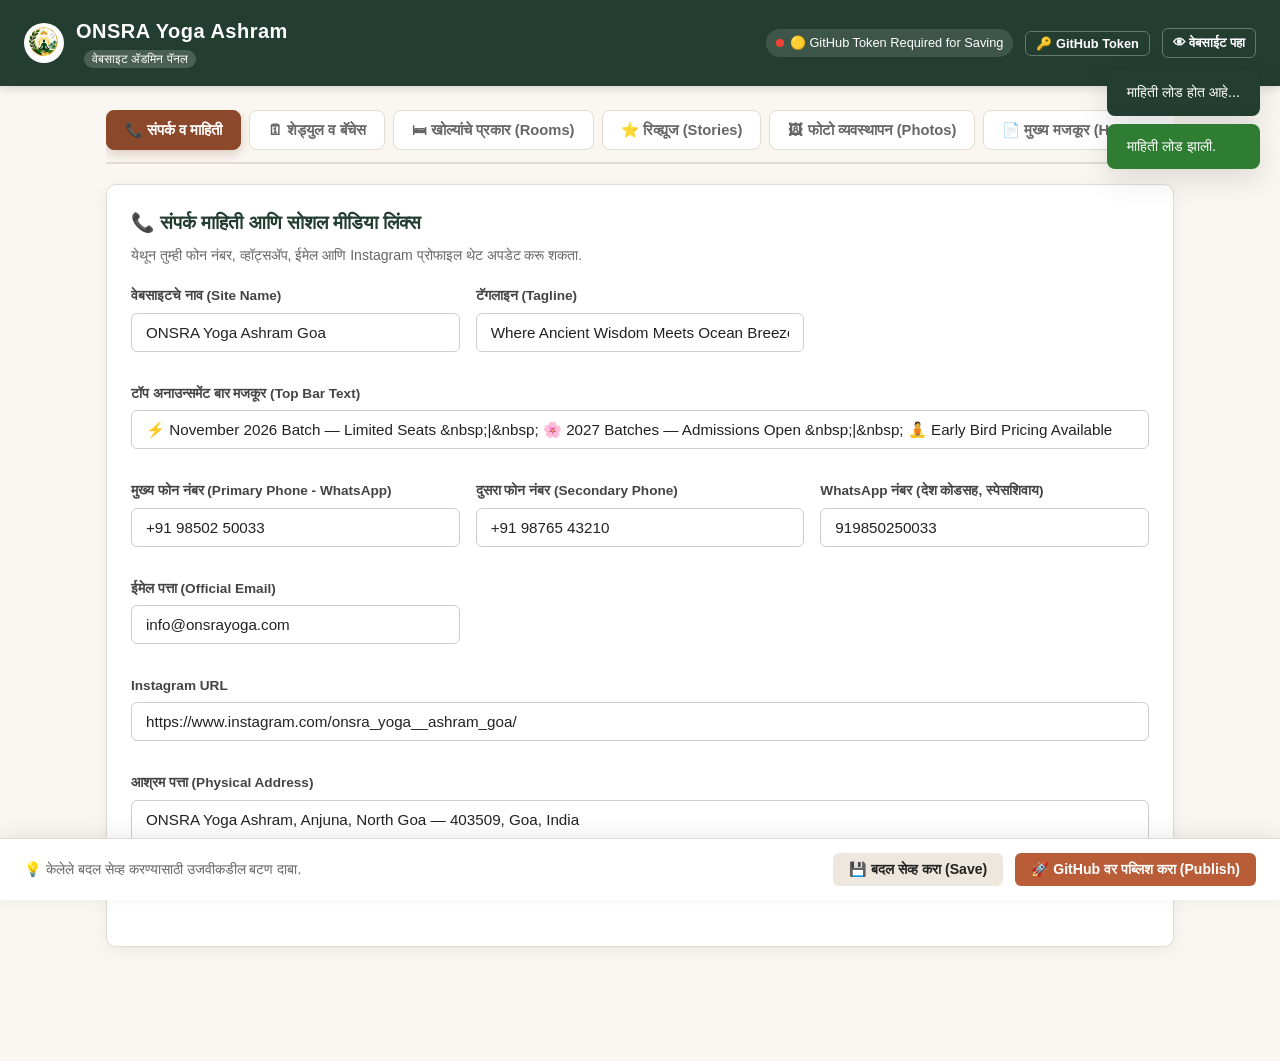
==== admin/index.html @ 6cde6b83 "Update content via Admin Panel: 31/10/2026, 14:35:46" ====
<!DOCTYPE html>
<html lang="mr">
<head>
  <meta charset="UTF-8" />
  <meta name="viewport" content="width=device-width, initial-scale=1.0" />
  <title>ONSRA Admin Panel | व्यवस्थापन डॅशबोर्ड</title>
  <link rel="icon" type="image/png" href="../images/logo.png" />
  <link rel="stylesheet" href="admin.css" />
</head>
<body>

  <!-- Admin Header -->
  <header class="admin-header">
    <div class="admin-brand">
      <img src="../images/logo.png" alt="ONSRA Logo" />
      <div>
        <h1>ONSRA Yoga Ashram</h1>
        <span style="font-size:0.75rem;">वेबसाइट ॲडमिन पॅनल</span>
      </div>
    </div>
    <div class="header-actions">
      <div class="status-badge" id="status-indicator">
        <span class="status-dot" id="status-dot"></span>
        <span id="status-text">तपासत आहे...</span>
      </div>
      <button type="button" class="btn btn-outline btn-sm" id="btn-open-token-modal">🔑 GitHub Token</button>
      <a href="../index.html" target="_blank" class="btn btn-outline btn-sm">👁 वेबसाईट पहा</a>
    </div>
  </header>

  <!-- Main Container -->
  <div class="container">

    <!-- Navigation Tabs -->
    <nav class="tabs-nav">
      <button type="button" class="tab-btn active" data-tab="tab-general">📞 संपर्क व माहिती</button>
      <button type="button" class="tab-btn" data-tab="tab-batches">🗓 शेड्युल व बॅचेस</button>
      <button type="button" class="tab-btn" data-tab="tab-rooms">🛏 खोल्यांचे प्रकार (Rooms)</button>
      <button type="button" class="tab-btn" data-tab="tab-testimonials">⭐ रिव्ह्यूज (Stories)</button>
      <button type="button" class="tab-btn" data-tab="tab-gallery">🖼 फोटो व्यवस्थापन (Photos)</button>
      <button type="button" class="tab-btn" data-tab="tab-hero">📄 मुख्य मजकूर (Hero & Info)</button>
    </nav>

    <!-- TAB 1: General & Contact -->
    <div class="tab-pane active" id="tab-general">
      <div class="card">
        <div class="card-title">
          <span>📞 संपर्क माहिती आणि सोशल मीडिया लिंक्स</span>
        </div>
        <p class="card-subtitle">येथून तुम्ही फोन नंबर, व्हॉट्सॲप, ईमेल आणि Instagram प्रोफाइल थेट अपडेट करू शकता.</p>

        <div class="form-grid">
          <div class="form-group">
            <label>वेबसाइटचे नाव (Site Name)</label>
            <input type="text" id="input-site-name" />
          </div>
          <div class="form-group">
            <label>टॅगलाइन (Tagline)</label>
            <input type="text" id="input-tagline" />
          </div>
          <div class="form-group full">
            <label>टॉप अनाउन्समेंट बार मजकूर (Top Bar Text)</label>
            <input type="text" id="input-announcement" placeholder="उदा. ⚡ November 2026 Batch - Limited Seats" />
          </div>
          <div class="form-group">
            <label>मुख्य फोन नंबर (Primary Phone - WhatsApp)</label>
            <input type="tel" id="input-phone1" placeholder="+91 98502 50033" />
          </div>
          <div class="form-group">
            <label>दुसरा फोन नंबर (Secondary Phone)</label>
            <input type="tel" id="input-phone2" placeholder="+91 98765 43210" />
          </div>
          <div class="form-group">
            <label>WhatsApp नंबर (देश कोडसह, स्पेसशिवाय)</label>
            <input type="text" id="input-whatsapp" placeholder="919850250033" />
          </div>
          <div class="form-group">
            <label>ईमेल पत्ता (Official Email)</label>
            <input type="email" id="input-email" placeholder="info@onsrayoga.com" />
          </div>
          <div class="form-group full">
            <label>Instagram URL</label>
            <input type="url" id="input-instagram-url" placeholder="https://www.instagram.com/onsra_yoga__ashram_goa/" />
          </div>
          <div class="form-group full">
            <label>आश्रम पत्ता (Physical Address)</label>
            <textarea id="input-location"></textarea>
          </div>
        </div>
      </div>
    </div>

    <!-- TAB 2: Schedule & Batches -->
    <div class="tab-pane" id="tab-batches">
      <!-- Batches -->
      <div class="card">
        <div class="card-title">
          <span>🗓 आगामी TTC बॅचेस (Upcoming Batches)</span>
          <button type="button" class="btn btn-primary btn-sm" onclick="ONSRA_ADMIN.addBatch()">➕ नवीन बॅच जोडा</button>
        </div>
        <p class="card-subtitle">येथे ट्रेनिंग पेज आणि होमपेजवरील TTC बॅचेसच्या तारखा आणि ओपनिंग स्टेटस व्यवस्थापित करा.</p>
        <div id="batches-list"></div>
      </div>

      <!-- Daily Schedule -->
      <div class="card">
        <div class="card-title">
          <span>⏰ दैनिक आश्रम वेळापत्रक (Daily Schedule)</span>
          <button type="button" class="btn btn-primary btn-sm" onclick="ONSRA_ADMIN.addSchedule()">➕ नवीन वेळ जोडा</button>
        </div>
        <p class="card-subtitle">Schedule पेजवरील सकाळपासून रात्रीपर्यंतचे वेळापत्रक येथे अपडेट करा.</p>
        <div id="schedule-list"></div>
      </div>
    </div>

    <!-- TAB 3: Rooms & Accommodation -->
    <div class="tab-pane" id="tab-rooms">
      <div class="card">
        <div class="card-title">
          <span>🛏 खोल्यांचे प्रकार आणि फोटो (Accommodation Rooms)</span>
        </div>
        <p class="card-subtitle">Accommodation पेजवरील खोल्यांची नावे, फोटो, वर्णन आणि सुविधा (Amenities) बदला.</p>
        <div id="rooms-list"></div>
      </div>
    </div>

    <!-- TAB 4: Student Stories / Testimonials -->
    <div class="tab-pane" id="tab-testimonials">
      <div class="card">
        <div class="card-title">
          <span>⭐ विद्यार्थ्यांचे अभिप्राय (Student Stories & Reviews)</span>
          <button type="button" class="btn btn-primary btn-sm" onclick="ONSRA_ADMIN.addTestimonial()">➕ नवीन रिव्ह्यू जोडा</button>
        </div>
        <p class="card-subtitle">होमपेजवरील टेस्टीमोनियल स्लाइडरमधील रिव्ह्यूज व्यवस्थापित करा.</p>
        <div id="testimonials-list"></div>
      </div>
    </div>

    <!-- TAB 5: Photo Manager & Gallery -->
    <div class="tab-pane" id="tab-gallery">
      <div class="card">
        <div class="card-title">
          <span>🖼 नवीन फोटो अपलोड करा (Upload New Image)</span>
        </div>
        <p class="card-subtitle">तुमच्या कॉम्प्युटर किंवा मोबाईलवरून नवीन फोटो अपलोड करा. तो थेट वेबसाईटच्या images/ फोल्डरमध्ये सेव्ह होईल.</p>

        <div style="background:#FAF8F5; border:2px dashed var(--border); border-radius:8px; padding:32px; text-align:center;">
          <p style="font-size:1.1rem; font-weight:600; margin-bottom:8px;">येथे फोटो निवडा किंवा ड्रॅग करा</p>
          <p style="font-size:0.85rem; color:var(--text-muted); margin-bottom:16px;">JPG, PNG किंवा WebP फॉरमॅट सपोर्टेड</p>
          <input type="file" id="admin-image-upload" accept="image/*" style="display:none;" />
          <button type="button" class="btn btn-forest" onclick="document.getElementById('admin-image-upload').click()">📁 फोटो फाईल निवडा</button>
        </div>
      </div>

      <div class="card">
        <div class="card-title">
          <span>📸 वेबसाईटवरील उपलब्ध फोटो गॅलरी</span>
        </div>
        <p class="card-subtitle">खालील कोणत्याही फोटोची लिंक एका क्लिकवर कॉपी करून तुम्ही कोणत्याही रूम किंवा पेजसाठी वापरू शकता.</p>
        <div class="gallery-grid" id="gallery-grid"></div>
      </div>
    </div>

    <!-- TAB 6: Hero & Page Content -->
    <div class="tab-pane" id="tab-hero">
      <div class="card">
        <div class="card-title">
          <span>🏠 होमपेज मुख्य बॅनर (Hero Section)</span>
        </div>
        <div class="form-grid">
          <div class="form-group full">
            <label>बॅज मजकूर (Badge)</label>
            <input type="text" id="input-hero-badge" />
          </div>
          <div class="form-group full">
            <label>मुख्य शीर्षक (Heading H1)</label>
            <input type="text" id="input-hero-title" />
          </div>
          <div class="form-group full">
            <label>उपशीर्षक / माहिती (Subtitle)</label>
            <textarea id="input-hero-sub"></textarea>
          </div>
          <div class="form-group">
            <label>मुख्य बटणाचा मजकूर (Primary CTA)</label>
            <input type="text" id="input-hero-cta" />
          </div>
          <div class="form-group">
            <label>दुसऱ्या बटणाचा मजकूर (Secondary CTA)</label>
            <input type="text" id="input-hero-sec-cta" />
          </div>
        </div>
      </div>

      <div class="card">
        <div class="card-title">
          <span>🧘 200-Hour TTC मुख्य कार्ड</span>
        </div>
        <div class="form-grid">
          <div class="form-group">
            <label>प्रोग्रामचे नाव</label>
            <input type="text" id="input-ttc-title" />
          </div>
          <div class="form-group">
            <label>प्रोग्राम फोटो पाथ</label>
            <div style="display:flex; gap:8px;">
              <input type="text" id="input-ttc-img" />
              <button type="button" class="btn btn-secondary btn-sm" onclick="ONSRA_ADMIN.pickImageFor('input-ttc-img', 0, 'ttc')">🖼 निवडा</button>
            </div>
          </div>
          <div class="form-group full">
            <div class="img-picker-wrap">
              <img src="../images/ttc-featured.jpg" id="ttc-preview-img" class="img-preview" alt="TTC Preview" />
              <span style="font-size:0.85rem; color:var(--text-muted);">200-Hour TTC चे सध्याचे मुख्य फोटो प्रीव्ह्यू.</span>
            </div>
          </div>
          <div class="form-group full">
            <label>संक्षिप्त माहिती (Short Description)</label>
            <textarea id="input-ttc-desc"></textarea>
          </div>
        </div>
      </div>
    </div>

  </div><!-- /container -->

  <!-- Floating Save Bar -->
  <div class="save-bar">
    <div class="save-info">
      <span>💡 केलेले बदल सेव्ह करण्यासाठी उजवीकडील बटण दाबा.</span>
    </div>
    <div class="save-buttons">
      <button type="button" class="btn btn-secondary" id="btn-save-all">💾 बदल सेव्ह करा (Save)</button>
      <button type="button" class="btn btn-primary" id="btn-publish-git">🚀 GitHub वर पब्लिश करा (Publish)</button>
    </div>
  </div>

  <!-- Token Modal -->
  <div class="modal-backdrop" id="token-modal">
    <div class="modal-box">
      <div class="modal-header">
        <h3 style="color:var(--forest);">🔑 GitHub Personal Access Token</h3>
        <button type="button" class="modal-close" id="btn-close-token-modal">&times;</button>
      </div>
      <p style="font-size:0.88rem; color:var(--text-muted); margin-bottom:16px;">
        थेट मोबाईल किंवा इतर कोणत्याही ब्राउझरवरून लाईव्ह वेबसाइटवर बदल सेव्ह करण्यासाठी एका मिनिटांत GitHub टोकन तयार करून येथे सेव्ह करा.
      </p>

      <div class="form-group">
        <label>GitHub Personal Access Token (PAT):</label>
        <input type="password" id="github-token-input" placeholder="ghp_xxxxxxxxxxxxxxxxxxxx" />
      </div>

      <div style="background:#FAF8F5; border:1px solid var(--border); border-radius:6px; padding:12px; font-size:0.82rem; margin-bottom:16px;">
        <strong>टोकन कसे मिळवायचे (फक्त १ मिनिटांत):</strong><br />
        १. GitHub.com ला लॉगिन करा आणि <strong>Settings &gt; Developer settings &gt; Personal access tokens &gt; Tokens (classic)</strong> वर जा.<br />
        २. <strong>Generate new token (classic)</strong> निवडा.<br />
        ३. फक्त <code>repo</code> या पर्यायावर टिक (check) करा आणि <strong>Generate token</strong> बटण दाबा.<br />
        ४. आलेले टोकन कॉपी करून वरील बॉक्समध्ये पेस्ट करा. हे टोकन तुमच्याच फोन/ब्राउझरमध्ये सुरक्षित सेव्ह राहील.
      </div>

      <div style="display:flex; justify-content:space-between; gap:12px;">
        <button type="button" class="btn btn-danger btn-sm" id="btn-clear-token">टोकन काढा</button>
        <button type="button" class="btn btn-forest" id="btn-save-token">कनेक्ट आणि सेव्ह करा</button>
      </div>
    </div>
  </div>

  <!-- Toast Container -->
  <div class="toast-container" id="toast-container"></div>

  <script src="admin.js"></script>
</body>
</html>
---- admin/admin.css ----
:root {
  --primary: #8C482A;
  --primary-light: #B85D38;
  --primary-dark: #66321A;
  --forest: #233D30;
  --forest-light: #325A46;
  --sand: #FAF7F2;
  --sand-dark: #EDE7DD;
  --card-bg: #FFFFFF;
  --text-dark: #222222;
  --text-muted: #666666;
  --border: #E2DBD0;
  --success: #2E7D32;
  --warning: #ED6C02;
  --danger: #D32F2F;
  --radius: 10px;
  --shadow: 0 4px 16px rgba(0,0,0,0.06);
  --shadow-lg: 0 10px 30px rgba(0,0,0,0.12);
}

* {
  box-sizing: border-box;
  margin: 0;
  padding: 0;
  font-family: -apple-system, BlinkMacSystemFont, "Segoe UI", Roboto, Oxygen, Ubuntu, Cantarell, sans-serif;
}

body {
  background: var(--sand);
  color: var(--text-dark);
  line-height: 1.5;
  padding-bottom: 90px;
}

/* Header */
.admin-header {
  background: var(--forest);
  color: #fff;
  padding: 16px 24px;
  display: flex;
  justify-content: space-between;
  align-items: center;
  position: sticky;
  top: 0;
  z-index: 100;
  box-shadow: 0 2px 10px rgba(0,0,0,0.15);
}

.admin-brand {
  display: flex;
  align-items: center;
  gap: 12px;
}

.admin-brand img {
  width: 40px;
  height: 40px;
  border-radius: 50%;
  background: #fff;
  padding: 2px;
  object-fit: contain;
}

.admin-brand h1 {
  font-size: 1.25rem;
  font-weight: 700;
  letter-spacing: 0.5px;
}

.admin-brand span {
  font-size: 0.75rem;
  background: rgba(255,255,255,0.18);
  padding: 2px 8px;
  border-radius: 20px;
  margin-left: 8px;
  font-weight: normal;
}

.header-actions {
  display: flex;
  align-items: center;
  gap: 12px;
}

.status-badge {
  display: inline-flex;
  align-items: center;
  gap: 6px;
  font-size: 0.8rem;
  padding: 4px 10px;
  border-radius: 16px;
  background: rgba(255,255,255,0.12);
}

.status-dot {
  width: 8px;
  height: 8px;
  border-radius: 50%;
  background: #4caf50;
}

.status-dot.offline {
  background: #f44336;
}

/* Buttons */
.btn {
  display: inline-flex;
  align-items: center;
  justify-content: center;
  gap: 6px;
  padding: 8px 16px;
  font-size: 0.88rem;
  font-weight: 600;
  border-radius: 6px;
  border: none;
  cursor: pointer;
  transition: all 0.2s;
  text-decoration: none;
}

.btn-primary {
  background: var(--primary-light);
  color: #fff;
}
.btn-primary:hover {
  background: var(--primary);
}

.btn-forest {
  background: var(--forest);
  color: #fff;
}
.btn-forest:hover {
  background: var(--forest-light);
}

.btn-secondary {
  background: var(--sand-dark);
  color: var(--text-dark);
}
.btn-secondary:hover {
  background: #dfd8cc;
}

.btn-outline {
  border: 1px solid rgba(255,255,255,0.3);
  background: transparent;
  color: #fff;
}
.btn-outline:hover {
  background: rgba(255,255,255,0.1);
}

.btn-danger {
  background: #fde8e8;
  color: var(--danger);
  border: 1px solid #f8b4b4;
}
.btn-danger:hover {
  background: #fbd5d5;
}

.btn-sm {
  padding: 4px 10px;
  font-size: 0.8rem;
}

.btn-lg {
  padding: 12px 24px;
  font-size: 1rem;
}

/* Layout */
.container {
  max-width: 1100px;
  margin: 24px auto;
  padding: 0 16px;
}

/* Tabs */
.tabs-nav {
  display: flex;
  gap: 8px;
  overflow-x: auto;
  padding-bottom: 12px;
  margin-bottom: 20px;
  border-bottom: 2px solid var(--border);
}

.tab-btn {
  background: #fff;
  border: 1px solid var(--border);
  padding: 10px 18px;
  font-size: 0.92rem;
  font-weight: 600;
  color: var(--text-muted);
  border-radius: 8px;
  cursor: pointer;
  display: inline-flex;
  align-items: center;
  gap: 8px;
  white-space: nowrap;
  transition: all 0.2s;
}

.tab-btn:hover {
  color: var(--primary);
  border-color: var(--primary-light);
}

.tab-btn.active {
  background: var(--primary);
  color: #fff;
  border-color: var(--primary);
  box-shadow: 0 4px 12px rgba(140,72,42,0.25);
}

/* Tab Content */
.tab-pane {
  display: none;
}
.tab-pane.active {
  display: block;
}

/* Card */
.card {
  background: var(--card-bg);
  border: 1px solid var(--border);
  border-radius: var(--radius);
  padding: 24px;
  margin-bottom: 24px;
  box-shadow: var(--shadow);
}

.card-title {
  font-size: 1.18rem;
  font-weight: 700;
  color: var(--forest);
  margin-bottom: 8px;
  display: flex;
  align-items: center;
  justify-content: space-between;
}

.card-subtitle {
  font-size: 0.88rem;
  color: var(--text-muted);
  margin-bottom: 20px;
}

/* Form inputs */
.form-grid {
  display: grid;
  grid-template-columns: repeat(auto-fit, minmax(280px, 1fr));
  gap: 16px;
  margin-bottom: 16px;
}

.form-group {
  display: flex;
  flex-direction: column;
  gap: 6px;
  margin-bottom: 16px;
}

.form-group.full {
  grid-column: 1 / -1;
}

label {
  font-size: 0.85rem;
  font-weight: 600;
  color: #444;
}

input[type="text"],
input[type="tel"],
input[type="email"],
input[type="url"],
input[type="number"],
input[type="password"],
textarea,
select {
  padding: 10px 14px;
  border: 1px solid #ccc;
  border-radius: 6px;
  font-size: 0.95rem;
  background: #fff;
  color: #222;
  transition: border-color 0.2s;
}

input:focus,
textarea:focus,
select:focus {
  outline: none;
  border-color: var(--primary-light);
  box-shadow: 0 0 0 3px rgba(184,93,56,0.15);
}

textarea {
  min-height: 90px;
  resize: vertical;
}

/* List items / Repeater cards */
.item-card {
  background: #FAF8F5;
  border: 1px solid var(--border);
  border-radius: 8px;
  padding: 16px;
  margin-bottom: 14px;
  position: relative;
  transition: all 0.2s;
}

.item-card:hover {
  border-color: #c9bea9;
}

.item-header {
  display: flex;
  justify-content: space-between;
  align-items: center;
  margin-bottom: 12px;
}

.item-badge {
  font-size: 0.8rem;
  font-weight: 700;
  color: var(--forest);
  background: #e8ede9;
  padding: 2px 10px;
  border-radius: 12px;
}

/* Image preview box */
.img-picker-wrap {
  display: flex;
  gap: 16px;
  align-items: center;
  background: #fff;
  border: 1px dashed var(--border);
  border-radius: 8px;
  padding: 12px;
}

.img-preview {
  width: 90px;
  height: 70px;
  object-fit: cover;
  border-radius: 6px;
  background: #eee;
  border: 1px solid #ddd;
}

/* Gallery Grid */
.gallery-grid {
  display: grid;
  grid-template-columns: repeat(auto-fill, minmax(140px, 1fr));
  gap: 12px;
  margin-top: 16px;
}

.gallery-item {
  background: #fff;
  border: 1px solid var(--border);
  border-radius: 8px;
  overflow: hidden;
  text-align: center;
  padding: 6px;
  cursor: pointer;
  transition: all 0.2s;
}

.gallery-item:hover {
  border-color: var(--primary);
  transform: translateY(-2px);
}

.gallery-item img {
  width: 100%;
  height: 90px;
  object-fit: cover;
  border-radius: 4px;
}

.gallery-item span {
  display: block;
  font-size: 0.72rem;
  color: var(--text-muted);
  overflow: hidden;
  text-overflow: ellipsis;
  white-space: nowrap;
  margin-top: 4px;
}

/* Floating Save Bar */
.save-bar {
  position: fixed;
  bottom: 0;
  left: 0;
  right: 0;
  background: #ffffff;
  border-top: 1px solid var(--border);
  box-shadow: 0 -4px 20px rgba(0,0,0,0.08);
  padding: 14px 24px;
  display: flex;
  justify-content: space-between;
  align-items: center;
  z-index: 99;
}

.save-info {
  display: flex;
  align-items: center;
  gap: 12px;
  font-size: 0.88rem;
  color: var(--text-muted);
}

.save-buttons {
  display: flex;
  gap: 12px;
}

/* Modal */
.modal-backdrop {
  display: none;
  position: fixed;
  top: 0;
  left: 0;
  right: 0;
  bottom: 0;
  background: rgba(0,0,0,0.5);
  backdrop-filter: blur(3px);
  z-index: 1000;
  align-items: center;
  justify-content: center;
}

.modal-backdrop.open {
  display: flex;
}

.modal-box {
  background: #fff;
  border-radius: var(--radius);
  max-width: 520px;
  width: 90%;
  padding: 24px;
  box-shadow: var(--shadow-lg);
  max-height: 90vh;
  overflow-y: auto;
}

.modal-header {
  display: flex;
  justify-content: space-between;
  align-items: center;
  margin-bottom: 16px;
}

.modal-close {
  background: transparent;
  border: none;
  font-size: 1.5rem;
  cursor: pointer;
  color: #777;
}

/* Toast */
.toast-container {
  position: fixed;
  top: 70px;
  right: 20px;
  z-index: 9999;
  display: flex;
  flex-direction: column;
  gap: 8px;
}

.toast {
  padding: 12px 20px;
  border-radius: 8px;
  color: #fff;
  font-size: 0.9rem;
  font-weight: 500;
  box-shadow: var(--shadow-lg);
  animation: slideIn 0.3s ease;
  display: flex;
  align-items: center;
  gap: 8px;
}

.toast.success { background: var(--success); }
.toast.error { background: var(--danger); }
.toast.info { background: var(--forest); }

@keyframes slideIn {
  from { transform: translateX(100%); opacity: 0; }
  to { transform: translateX(0); opacity: 1; }
}

@media (max-width: 768px) {
  .admin-header {
    flex-direction: column;
    gap: 12px;
    align-items: stretch;
  }
  .header-actions {
    justify-content: space-between;
  }
  .save-bar {
    flex-direction: column;
    gap: 10px;
    padding: 12px;
  }
  .save-buttons {
    width: 100%;
  }
  .save-buttons .btn {
    flex: 1;
  }
}
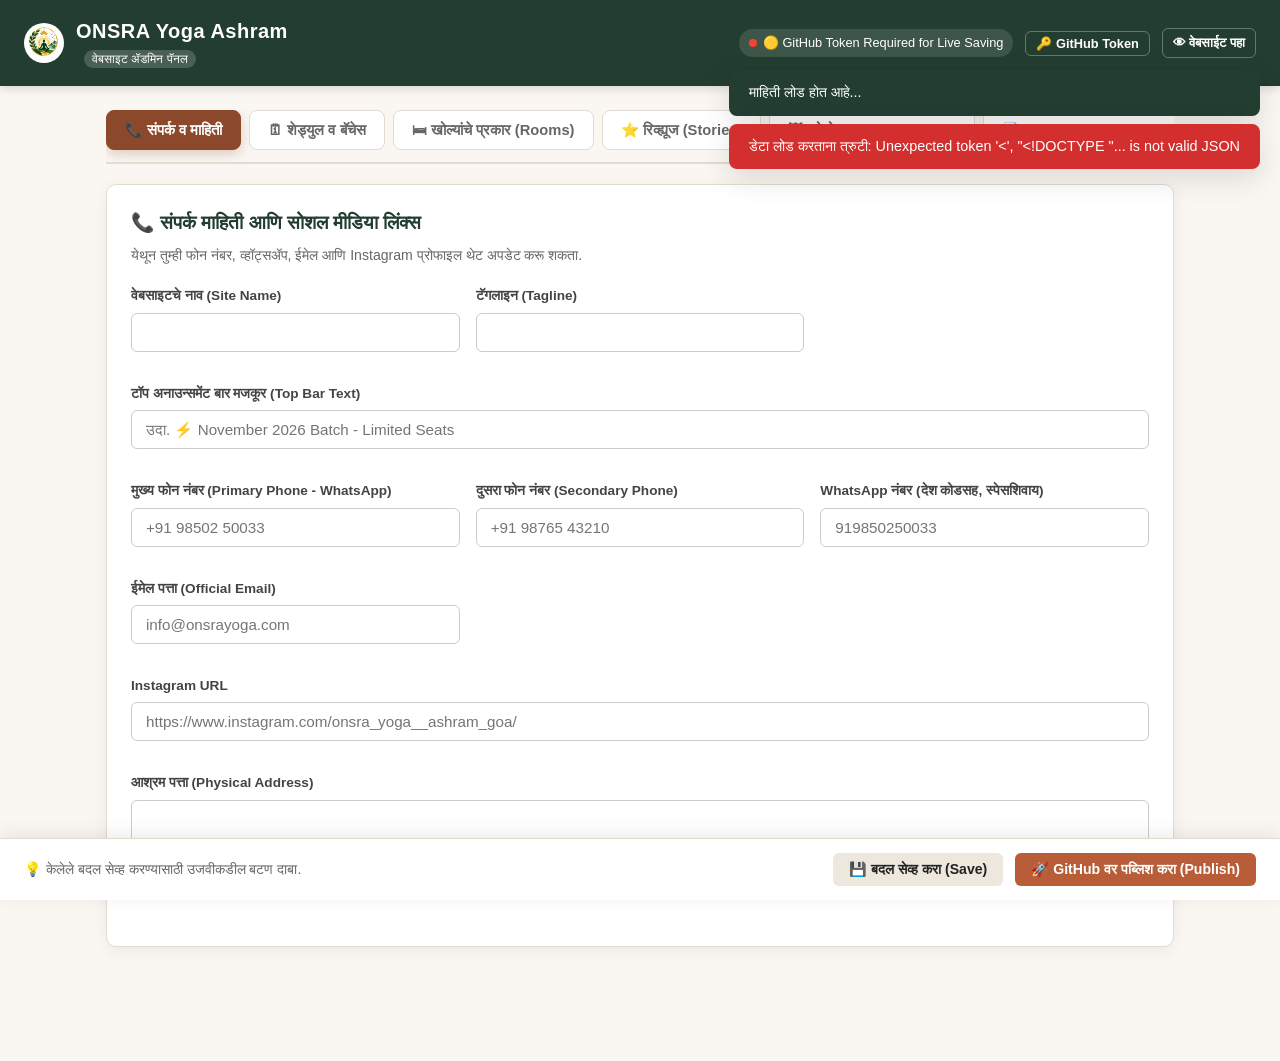
==== commit 6101ffeb: "Fix admin panel styles and asset paths for live custom domain" ====
--- a/admin/index.html
+++ b/admin/index.html
@@ -5,14 +5,544 @@
   <meta name="viewport" content="width=device-width, initial-scale=1.0" />
   <title>ONSRA Admin Panel | व्यवस्थापन डॅशबोर्ड</title>
   <link rel="icon" type="image/png" href="../images/logo.png" />
-  <link rel="stylesheet" href="admin.css" />
+  <style>
+:root {
+  --primary: #8C482A;
+  --primary-light: #B85D38;
+  --primary-dark: #66321A;
+  --forest: #233D30;
+  --forest-light: #325A46;
+  --sand: #FAF7F2;
+  --sand-dark: #EDE7DD;
+  --card-bg: #FFFFFF;
+  --text-dark: #222222;
+  --text-muted: #666666;
+  --border: #E2DBD0;
+  --success: #2E7D32;
+  --warning: #ED6C02;
+  --danger: #D32F2F;
+  --radius: 10px;
+  --shadow: 0 4px 16px rgba(0,0,0,0.06);
+  --shadow-lg: 0 10px 30px rgba(0,0,0,0.12);
+}
+
+* {
+  box-sizing: border-box;
+  margin: 0;
+  padding: 0;
+  font-family: -apple-system, BlinkMacSystemFont, "Segoe UI", Roboto, Oxygen, Ubuntu, Cantarell, sans-serif;
+}
+
+body {
+  background: var(--sand);
+  color: var(--text-dark);
+  line-height: 1.5;
+  padding-bottom: 90px;
+}
+
+/* Header */
+.admin-header {
+  background: var(--forest);
+  color: #fff;
+  padding: 16px 24px;
+  display: flex;
+  justify-content: space-between;
+  align-items: center;
+  position: sticky;
+  top: 0;
+  z-index: 100;
+  box-shadow: 0 2px 10px rgba(0,0,0,0.15);
+}
+
+.admin-brand {
+  display: flex;
+  align-items: center;
+  gap: 12px;
+}
+
+.admin-brand img {
+  width: 40px !important;
+  height: 40px !important;
+  max-width: 40px !important;
+  max-height: 40px !important;
+  border-radius: 50%;
+  background: #fff;
+  padding: 2px;
+  object-fit: contain;
+}
+
+.admin-brand h1 {
+  font-size: 1.25rem;
+  font-weight: 700;
+  letter-spacing: 0.5px;
+}
+
+.admin-brand span {
+  font-size: 0.75rem;
+  background: rgba(255,255,255,0.18);
+  padding: 2px 8px;
+  border-radius: 20px;
+  margin-left: 8px;
+  font-weight: normal;
+}
+
+.header-actions {
+  display: flex;
+  align-items: center;
+  gap: 12px;
+}
+
+.status-badge {
+  display: inline-flex;
+  align-items: center;
+  gap: 6px;
+  font-size: 0.8rem;
+  padding: 4px 10px;
+  border-radius: 16px;
+  background: rgba(255,255,255,0.12);
+}
+
+.status-dot {
+  width: 8px;
+  height: 8px;
+  border-radius: 50%;
+  background: #4caf50;
+}
+
+.status-dot.offline {
+  background: #f44336;
+}
+
+/* Buttons */
+.btn {
+  display: inline-flex;
+  align-items: center;
+  justify-content: center;
+  gap: 6px;
+  padding: 8px 16px;
+  font-size: 0.88rem;
+  font-weight: 600;
+  border-radius: 6px;
+  border: none;
+  cursor: pointer;
+  transition: all 0.2s;
+  text-decoration: none;
+}
+
+.btn-primary {
+  background: var(--primary-light);
+  color: #fff;
+}
+.btn-primary:hover {
+  background: var(--primary);
+}
+
+.btn-forest {
+  background: var(--forest);
+  color: #fff;
+}
+.btn-forest:hover {
+  background: var(--forest-light);
+}
+
+.btn-secondary {
+  background: var(--sand-dark);
+  color: var(--text-dark);
+}
+.btn-secondary:hover {
+  background: #dfd8cc;
+}
+
+.btn-outline {
+  border: 1px solid rgba(255,255,255,0.3);
+  background: transparent;
+  color: #fff;
+}
+.btn-outline:hover {
+  background: rgba(255,255,255,0.1);
+}
+
+.btn-danger {
+  background: #fde8e8;
+  color: var(--danger);
+  border: 1px solid #f8b4b4;
+}
+.btn-danger:hover {
+  background: #fbd5d5;
+}
+
+.btn-sm {
+  padding: 4px 10px;
+  font-size: 0.8rem;
+}
+
+.btn-lg {
+  padding: 12px 24px;
+  font-size: 1rem;
+}
+
+/* Layout */
+.container {
+  max-width: 1100px;
+  margin: 24px auto;
+  padding: 0 16px;
+}
+
+/* Tabs */
+.tabs-nav {
+  display: flex;
+  gap: 8px;
+  overflow-x: auto;
+  padding-bottom: 12px;
+  margin-bottom: 20px;
+  border-bottom: 2px solid var(--border);
+}
+
+.tab-btn {
+  background: #fff;
+  border: 1px solid var(--border);
+  padding: 10px 18px;
+  font-size: 0.92rem;
+  font-weight: 600;
+  color: var(--text-muted);
+  border-radius: 8px;
+  cursor: pointer;
+  display: inline-flex;
+  align-items: center;
+  gap: 8px;
+  white-space: nowrap;
+  transition: all 0.2s;
+}
+
+.tab-btn:hover {
+  color: var(--primary);
+  border-color: var(--primary-light);
+}
+
+.tab-btn.active {
+  background: var(--primary);
+  color: #fff;
+  border-color: var(--primary);
+  box-shadow: 0 4px 12px rgba(140,72,42,0.25);
+}
+
+/* Tab Content */
+.tab-pane {
+  display: none;
+}
+.tab-pane.active {
+  display: block;
+}
+
+/* Card */
+.card {
+  background: var(--card-bg);
+  border: 1px solid var(--border);
+  border-radius: var(--radius);
+  padding: 24px;
+  margin-bottom: 24px;
+  box-shadow: var(--shadow);
+}
+
+.card-title {
+  font-size: 1.18rem;
+  font-weight: 700;
+  color: var(--forest);
+  margin-bottom: 8px;
+  display: flex;
+  align-items: center;
+  justify-content: space-between;
+}
+
+.card-subtitle {
+  font-size: 0.88rem;
+  color: var(--text-muted);
+  margin-bottom: 20px;
+}
+
+/* Form inputs */
+.form-grid {
+  display: grid;
+  grid-template-columns: repeat(auto-fit, minmax(280px, 1fr));
+  gap: 16px;
+  margin-bottom: 16px;
+}
+
+.form-group {
+  display: flex;
+  flex-direction: column;
+  gap: 6px;
+  margin-bottom: 16px;
+}
+
+.form-group.full {
+  grid-column: 1 / -1;
+}
+
+label {
+  font-size: 0.85rem;
+  font-weight: 600;
+  color: #444;
+}
+
+input[type="text"],
+input[type="tel"],
+input[type="email"],
+input[type="url"],
+input[type="number"],
+input[type="password"],
+textarea,
+select {
+  padding: 10px 14px;
+  border: 1px solid #ccc;
+  border-radius: 6px;
+  font-size: 0.95rem;
+  background: #fff;
+  color: #222;
+  transition: border-color 0.2s;
+}
+
+input:focus,
+textarea:focus,
+select:focus {
+  outline: none;
+  border-color: var(--primary-light);
+  box-shadow: 0 0 0 3px rgba(184,93,56,0.15);
+}
+
+textarea {
+  min-height: 90px;
+  resize: vertical;
+}
+
+/* List items / Repeater cards */
+.item-card {
+  background: #FAF8F5;
+  border: 1px solid var(--border);
+  border-radius: 8px;
+  padding: 16px;
+  margin-bottom: 14px;
+  position: relative;
+  transition: all 0.2s;
+}
+
+.item-card:hover {
+  border-color: #c9bea9;
+}
+
+.item-header {
+  display: flex;
+  justify-content: space-between;
+  align-items: center;
+  margin-bottom: 12px;
+}
+
+.item-badge {
+  font-size: 0.8rem;
+  font-weight: 700;
+  color: var(--forest);
+  background: #e8ede9;
+  padding: 2px 10px;
+  border-radius: 12px;
+}
+
+/* Image preview box */
+.img-picker-wrap {
+  display: flex;
+  gap: 16px;
+  align-items: center;
+  background: #fff;
+  border: 1px dashed var(--border);
+  border-radius: 8px;
+  padding: 12px;
+}
+
+.img-preview {
+  width: 90px;
+  height: 70px;
+  object-fit: cover;
+  border-radius: 6px;
+  background: #eee;
+  border: 1px solid #ddd;
+}
+
+/* Gallery Grid */
+.gallery-grid {
+  display: grid;
+  grid-template-columns: repeat(auto-fill, minmax(140px, 1fr));
+  gap: 12px;
+  margin-top: 16px;
+}
+
+.gallery-item {
+  background: #fff;
+  border: 1px solid var(--border);
+  border-radius: 8px;
+  overflow: hidden;
+  text-align: center;
+  padding: 6px;
+  cursor: pointer;
+  transition: all 0.2s;
+}
+
+.gallery-item:hover {
+  border-color: var(--primary);
+  transform: translateY(-2px);
+}
+
+.gallery-item img {
+  width: 100%;
+  height: 90px;
+  object-fit: cover;
+  border-radius: 4px;
+}
+
+.gallery-item span {
+  display: block;
+  font-size: 0.72rem;
+  color: var(--text-muted);
+  overflow: hidden;
+  text-overflow: ellipsis;
+  white-space: nowrap;
+  margin-top: 4px;
+}
+
+/* Floating Save Bar */
+.save-bar {
+  position: fixed;
+  bottom: 0;
+  left: 0;
+  right: 0;
+  background: #ffffff;
+  border-top: 1px solid var(--border);
+  box-shadow: 0 -4px 20px rgba(0,0,0,0.08);
+  padding: 14px 24px;
+  display: flex;
+  justify-content: space-between;
+  align-items: center;
+  z-index: 99;
+}
+
+.save-info {
+  display: flex;
+  align-items: center;
+  gap: 12px;
+  font-size: 0.88rem;
+  color: var(--text-muted);
+}
+
+.save-buttons {
+  display: flex;
+  gap: 12px;
+}
+
+/* Modal */
+.modal-backdrop {
+  display: none;
+  position: fixed;
+  top: 0;
+  left: 0;
+  right: 0;
+  bottom: 0;
+  background: rgba(0,0,0,0.5);
+  backdrop-filter: blur(3px);
+  z-index: 1000;
+  align-items: center;
+  justify-content: center;
+}
+
+.modal-backdrop.open {
+  display: flex;
+}
+
+.modal-box {
+  background: #fff;
+  border-radius: var(--radius);
+  max-width: 520px;
+  width: 90%;
+  padding: 24px;
+  box-shadow: var(--shadow-lg);
+  max-height: 90vh;
+  overflow-y: auto;
+}
+
+.modal-header {
+  display: flex;
+  justify-content: space-between;
+  align-items: center;
+  margin-bottom: 16px;
+}
+
+.modal-close {
+  background: transparent;
+  border: none;
+  font-size: 1.5rem;
+  cursor: pointer;
+  color: #777;
+}
+
+/* Toast */
+.toast-container {
+  position: fixed;
+  top: 70px;
+  right: 20px;
+  z-index: 9999;
+  display: flex;
+  flex-direction: column;
+  gap: 8px;
+}
+
+.toast {
+  padding: 12px 20px;
+  border-radius: 8px;
+  color: #fff;
+  font-size: 0.9rem;
+  font-weight: 500;
+  box-shadow: var(--shadow-lg);
+  animation: slideIn 0.3s ease;
+  display: flex;
+  align-items: center;
+  gap: 8px;
+}
+
+.toast.success { background: var(--success); }
+.toast.error { background: var(--danger); }
+.toast.info { background: var(--forest); }
+
+@keyframes slideIn {
+  from { transform: translateX(100%); opacity: 0; }
+  to { transform: translateX(0); opacity: 1; }
+}
+
+@media (max-width: 768px) {
+  .admin-header {
+    flex-direction: column;
+    gap: 12px;
+    align-items: stretch;
+  }
+  .header-actions {
+    justify-content: space-between;
+  }
+  .save-bar {
+    flex-direction: column;
+    gap: 10px;
+    padding: 12px;
+  }
+  .save-buttons {
+    width: 100%;
+  }
+  .save-buttons .btn {
+    flex: 1;
+  }
+}
+  </style>
 </head>
 <body>
 
   <!-- Admin Header -->
   <header class="admin-header">
     <div class="admin-brand">
-      <img src="../images/logo.png" alt="ONSRA Logo" />
+      <img src="../images/logo.png" alt="ONSRA Logo" style="width:40px; height:40px; max-width:40px; max-height:40px; border-radius:50%; object-fit:contain;" />
       <div>
         <h1>ONSRA Yoga Ashram</h1>
         <span style="font-size:0.75rem;">वेबसाइट ॲडमिन पॅनल</span>
@@ -268,7 +798,746 @@
   <!-- Toast Container -->
   <div class="toast-container" id="toast-container"></div>
 
-  <script src="admin.js"></script>
+  <!-- Core JavaScript inlined for 100% reliable execution -->
+  <script>
+/**
+ * ONSRA Yoga Ashram - Live Web Admin Dashboard Engine
+ */
+(function () {
+  'use strict';
+
+  var GITHUB_REPO = 'visha56/onsra';
+  var GITHUB_BRANCH = 'main';
+  var GITHUB_TOKEN_KEY = 'onsra_github_pat';
+
+  var isLocal = window.location.hostname === 'localhost' || window.location.hostname === '127.0.0.1';
+  var siteData = null;
+  var currentSha = null;
+
+  // DOM Elements
+  var tokenModal = document.getElementById('token-modal');
+  var tokenInput = document.getElementById('github-token-input');
+  var saveBtn = document.getElementById('btn-save-all');
+  var publishBtn = document.getElementById('btn-publish-git');
+
+  // Fix image and relative paths depending on trailing slash
+  function resolveAsset(relativePath) {
+    if (!relativePath) return '';
+    if (relativePath.startsWith('http://') || relativePath.startsWith('https://')) return relativePath;
+    var base = window.location.pathname.endsWith('/') ? '../' : './';
+    return base + relativePath.replace(/^\.\//, '').replace(/^\.\.\//, '');
+  }
+
+  document.addEventListener('DOMContentLoaded', initAdmin);
+
+  function initAdmin() {
+    setupTabs();
+    setupTokenModal();
+    updateConnectionStatus();
+    loadContent();
+    setupSaveActions();
+    loadGalleryImages();
+  }
+
+  function updateConnectionStatus() {
+    var token = localStorage.getItem(GITHUB_TOKEN_KEY);
+    var dot = document.getElementById('status-dot');
+    var text = document.getElementById('status-text');
+
+    if (isLocal) {
+      dot.className = 'status-dot';
+      text.textContent = '🟢 Local Server Connected (Port 3000)';
+    } else if (token) {
+      dot.className = 'status-dot';
+      text.textContent = '🟢 GitHub API Connected';
+    } else {
+      dot.className = 'status-dot offline';
+      text.textContent = '🟡 GitHub Token Required for Live Saving';
+    }
+  }
+
+  function setupTokenModal() {
+    var btnOpen = document.getElementById('btn-open-token-modal');
+    var btnClose = document.getElementById('btn-close-token-modal');
+    var btnSaveToken = document.getElementById('btn-save-token');
+    var btnClearToken = document.getElementById('btn-clear-token');
+
+    if (btnOpen) {
+      btnOpen.addEventListener('click', function () {
+        tokenInput.value = localStorage.getItem(GITHUB_TOKEN_KEY) || '';
+        tokenModal.classList.add('open');
+      });
+    }
+
+    if (btnClose) {
+      btnClose.addEventListener('click', function () {
+        tokenModal.classList.remove('open');
+      });
+    }
+
+    if (btnSaveToken) {
+      btnSaveToken.addEventListener('click', function () {
+        var token = tokenInput.value.trim();
+        if (!token) {
+          showToast('कृपया वैध GitHub टोकन टाका.', 'error');
+          return;
+        }
+        localStorage.setItem(GITHUB_TOKEN_KEY, token);
+        tokenModal.classList.remove('open');
+        updateConnectionStatus();
+        showToast('GitHub टोकन सेव्ह झाले! कनेक्शन सक्रिय आहे.', 'success');
+      });
+    }
+
+    if (btnClearToken) {
+      btnClearToken.addEventListener('click', function () {
+        localStorage.removeItem(GITHUB_TOKEN_KEY);
+        tokenInput.value = '';
+        tokenModal.classList.remove('open');
+        updateConnectionStatus();
+        showToast('टोकन काढून टाकले.', 'info');
+      });
+    }
+  }
+
+  function loadContent() {
+    showToast('माहिती लोड होत आहे...', 'info');
+
+    if (isLocal) {
+      fetch('/api/content')
+        .then(function (res) { return res.json(); })
+        .then(function (data) {
+          siteData = data;
+          renderAll();
+          showToast('माहिती यशस्वीरीत्या लोड झाली!', 'success');
+        })
+        .catch(fallbackLocalFetch);
+    } else {
+      var headers = { 'Accept': 'application/vnd.github.v3+json' };
+      var token = localStorage.getItem(GITHUB_TOKEN_KEY);
+      if (token) headers['Authorization'] = 'token ' + token;
+
+      var ghUrl = 'https://api.github.com/repos/' + GITHUB_REPO + '/contents/data/content.json?ref=' + GITHUB_BRANCH;
+      fetch(ghUrl, { headers: headers })
+        .then(function (res) {
+          if (!res.ok) throw new Error('Status ' + res.status);
+          return res.json();
+        })
+        .then(function (resData) {
+          currentSha = resData.sha;
+          var decodedStr = decodeURIComponent(escape(atob(resData.content)));
+          siteData = JSON.parse(decodedStr);
+          renderAll();
+          showToast('GitHub वरून माहिती लोड झाली!', 'success');
+        })
+        .catch(function (err) {
+          console.warn('GitHub API fetch failed, falling back to local json:', err);
+          fallbackLocalFetch();
+        });
+    }
+  }
+
+  function fallbackLocalFetch() {
+    var jsonUrl = window.location.pathname.endsWith('/') ? '../data/content.json' : './data/content.json';
+    fetch(jsonUrl + '?v=' + new Date().getTime())
+      .then(function (res) { return res.json(); })
+      .then(function (data) {
+        siteData = data;
+        renderAll();
+        showToast('माहिती लोड झाली.', 'success');
+      })
+      .catch(function (err) {
+        showToast('डेटा लोड करताना त्रुटी: ' + err.message, 'error');
+      });
+  }
+
+  function renderAll() {
+    if (!siteData) return;
+    renderGeneralTab();
+    renderBatches();
+    renderSchedule();
+    renderRooms();
+    renderTestimonials();
+    renderHeroTab();
+  }
+
+  function renderGeneralTab() {
+    var g = siteData.general || {};
+    document.getElementById('input-site-name').value = g.siteName || '';
+    document.getElementById('input-tagline').value = g.tagline || '';
+    document.getElementById('input-announcement').value = g.announcement || '';
+    document.getElementById('input-phone1').value = g.primaryPhone || '';
+    document.getElementById('input-phone2').value = g.secondaryPhone || '';
+    document.getElementById('input-whatsapp').value = g.whatsappNumber || '';
+    document.getElementById('input-email').value = g.email || '';
+    document.getElementById('input-instagram-url').value = g.instagramUrl || '';
+    document.getElementById('input-location').value = g.location || '';
+  }
+
+  function renderBatches() {
+    var container = document.getElementById('batches-list');
+    var batches = siteData.batches || [];
+    container.innerHTML = '';
+
+    batches.forEach(function (b, index) {
+      var item = document.createElement('div');
+      item.className = 'item-card';
+      item.innerHTML =
+        '<div class="item-header">' +
+        '<span class="item-badge">बॅच #' + (index + 1) + '</span>' +
+        '<button type="button" class="btn btn-danger btn-sm" onclick="ONSRA_ADMIN.deleteBatch(' + index + ')">🗑 हटवा</button>' +
+        '</div>' +
+        '<div class="form-grid">' +
+        '<div class="form-group">' +
+        '<label>बॅचचे नाव</label>' +
+        '<input type="text" value="' + (b.name || '') + '" oninput="ONSRA_ADMIN.updateBatch(' + index + ', \'name\', this.value)" />' +
+        '</div>' +
+        '<div class="form-group">' +
+        '<label>तारखा (Dates)</label>' +
+        '<input type="text" value="' + (b.dates || '') + '" oninput="ONSRA_ADMIN.updateBatch(' + index + ', \'dates\', this.value)" />' +
+        '</div>' +
+        '<div class="form-group">' +
+        '<label>स्थान व प्रकार</label>' +
+        '<input type="text" value="' + (b.style || '') + '" oninput="ONSRA_ADMIN.updateBatch(' + index + ', \'style\', this.value)" placeholder="Hatha Yoga" />' +
+        '</div>' +
+        '<div class="form-group">' +
+        '<label>स्थिती (Status)</label>' +
+        '<select onchange="ONSRA_ADMIN.updateBatchStatus(' + index + ', this.value)">' +
+        '<option value="Open" ' + (b.status === 'Open' ? 'selected' : '') + '>✔ Open</option>' +
+        '<option value="Filling Fast" ' + (b.status === 'Filling Fast' ? 'selected' : '') + '>⚡ Filling Fast</option>' +
+        '<option value="Sold Out" ' + (b.status === 'Sold Out' ? 'selected' : '') + '>❌ Sold Out</option>' +
+        '</select>' +
+        '</div>' +
+        '</div>';
+      container.appendChild(item);
+    });
+  }
+
+  function renderSchedule() {
+    var container = document.getElementById('schedule-list');
+    var schedule = siteData.schedule || [];
+    container.innerHTML = '';
+
+    schedule.forEach(function (s, index) {
+      var item = document.createElement('div');
+      item.className = 'item-card';
+      item.innerHTML =
+        '<div class="item-header">' +
+        '<span class="item-badge">वेळ #' + (index + 1) + '</span>' +
+        '<button type="button" class="btn btn-danger btn-sm" onclick="ONSRA_ADMIN.deleteSchedule(' + index + ')">🗑 हटवा</button>' +
+        '</div>' +
+        '<div class="form-grid">' +
+        '<div class="form-group" style="max-width:180px;">' +
+        '<label>वेळ (Time)</label>' +
+        '<input type="text" value="' + (s.time || '') + '" oninput="ONSRA_ADMIN.updateSchedule(' + index + ', \'time\', this.value)" />' +
+        '</div>' +
+        '<div class="form-group" style="max-width:100px;">' +
+        '<label>आयकॉन</label>' +
+        '<input type="text" value="' + (s.icon || '') + '" oninput="ONSRA_ADMIN.updateSchedule(' + index + ', \'icon\', this.value)" />' +
+        '</div>' +
+        '<div class="form-group full">' +
+        '<label>सत्र / क्रिया (Activity)</label>' +
+        '<input type="text" value="' + (s.activity || '') + '" oninput="ONSRA_ADMIN.updateSchedule(' + index + ', \'activity\', this.value)" />' +
+        '</div>' +
+        '</div>';
+      container.appendChild(item);
+    });
+  }
+
+  function renderRooms() {
+    var container = document.getElementById('rooms-list');
+    var rooms = siteData.rooms || [];
+    container.innerHTML = '';
+
+    rooms.forEach(function (r, index) {
+      var item = document.createElement('div');
+      item.className = 'item-card';
+      var amenitiesStr = (r.amenities || []).join(', ');
+      var imgSrc = resolveAsset(r.image || 'images/logo.png');
+
+      item.innerHTML =
+        '<div class="item-header">' +
+        '<span class="item-badge">खोली #' + (index + 1) + ': ' + (r.title || '') + '</span>' +
+        '</div>' +
+        '<div class="form-grid">' +
+        '<div class="form-group">' +
+        '<label>खोलीचे नाव (Room Title)</label>' +
+        '<input type="text" value="' + (r.title || '') + '" oninput="ONSRA_ADMIN.updateRoom(' + index + ', \'title\', this.value)" />' +
+        '</div>' +
+        '<div class="form-group">' +
+        '<label>फोटो पाथ (Image Path)</label>' +
+        '<div style="display:flex; gap:8px;">' +
+        '<input type="text" id="room-img-input-' + index + '" value="' + (r.image || '') + '" oninput="ONSRA_ADMIN.updateRoom(' + index + ', \'image\', this.value)" />' +
+        '<button type="button" class="btn btn-secondary btn-sm" onclick="ONSRA_ADMIN.pickImageFor(\'room-img-input-' + index + '\', ' + index + ', \'room\')">🖼 निवडा</button>' +
+        '</div>' +
+        '</div>' +
+        '<div class="form-group full">' +
+        '<div class="img-picker-wrap">' +
+        '<img src="' + imgSrc + '" id="room-preview-' + index + '" class="img-preview" alt="Preview" />' +
+        '<span style="font-size:0.85rem; color:var(--text-muted);">चालू फोटो प्रीव्ह्यू. फोटो बदलण्यासाठी वरील "🖼 निवडा" बटण वापरा किंवा नवीन फोटो अपलोड करा.</span>' +
+        '</div>' +
+        '</div>' +
+        '<div class="form-group full">' +
+        '<label>वर्णन (Description)</label>' +
+        '<textarea oninput="ONSRA_ADMIN.updateRoom(' + index + ', \'description\', this.value)">' + (r.description || '') + '</textarea>' +
+        '</div>' +
+        '<div class="form-group full">' +
+        '<label>सुविधा (Amenities - कॉमाने वेगळे करा)</label>' +
+        '<input type="text" value="' + amenitiesStr + '" oninput="ONSRA_ADMIN.updateRoomAmenities(' + index + ', this.value)" />' +
+        '</div>' +
+        '</div>';
+      container.appendChild(item);
+    });
+  }
+
+  function renderTestimonials() {
+    var container = document.getElementById('testimonials-list');
+    var list = siteData.testimonials || [];
+    container.innerHTML = '';
+
+    list.forEach(function (t, index) {
+      var item = document.createElement('div');
+      item.className = 'item-card';
+
+      item.innerHTML =
+        '<div class="item-header">' +
+        '<span class="item-badge">रिव्ह्यू #' + (index + 1) + ': ' + (t.name || '') + '</span>' +
+        '<button type="button" class="btn btn-danger btn-sm" onclick="ONSRA_ADMIN.deleteTestimonial(' + index + ')">🗑 हटवा</button>' +
+        '</div>' +
+        '<div class="form-grid">' +
+        '<div class="form-group">' +
+        '<label>विद्यार्थ्याचे नाव</label>' +
+        '<input type="text" value="' + (t.name || '') + '" oninput="ONSRA_ADMIN.updateTestimonial(' + index + ', \'name\', this.value)" />' +
+        '</div>' +
+        '<div class="form-group">' +
+        '<label>देश / शहर (उदा. 🇬🇧 London, UK)</label>' +
+        '<input type="text" value="' + (t.location || '') + '" oninput="ONSRA_ADMIN.updateTestimonial(' + index + ', \'location\', this.value)" />' +
+        '</div>' +
+        '<div class="form-group full">' +
+        '<label>अभिप्राय / रिव्ह्यू (Review Text)</label>' +
+        '<textarea oninput="ONSRA_ADMIN.updateTestimonial(' + index + ', \'text\', this.value)">' + (t.text || '') + '</textarea>' +
+        '</div>' +
+        '</div>';
+      container.appendChild(item);
+    });
+  }
+
+  function renderHeroTab() {
+    var h = siteData.hero || {};
+    document.getElementById('input-hero-badge').value = h.badge || '';
+    document.getElementById('input-hero-title').value = h.title || '';
+    document.getElementById('input-hero-sub').value = h.subtitle || '';
+    document.getElementById('input-hero-cta').value = h.ctaText || '';
+    document.getElementById('input-hero-sec-cta').value = h.secondaryCtaText || '';
+
+    var ttc = (siteData.programs || []).find(function (p) { return p.id === 'ttc200'; }) || {};
+    document.getElementById('input-ttc-title').value = ttc.title || '';
+    document.getElementById('input-ttc-desc').value = ttc.description || '';
+    document.getElementById('input-ttc-img').value = ttc.image || '';
+    var ttcPreview = document.getElementById('ttc-preview-img');
+    if (ttcPreview) ttcPreview.src = resolveAsset(ttc.image || 'images/ttc-featured.jpg');
+  }
+
+  function loadGalleryImages() {
+    if (isLocal) {
+      fetch('/api/images')
+        .then(function (res) { return res.json(); })
+        .then(function (data) {
+          renderGallery(data.images || []);
+        })
+        .catch(renderDefaultGallery);
+    } else {
+      renderDefaultGallery();
+    }
+  }
+
+  function renderDefaultGallery() {
+    var defaults = [
+      'ttc-featured.jpg', 'room-private.jpg', 'ttc-beach-group.jpg', 'ashram-about.jpg',
+      'womens-retreat.jpg', 'hero-bg.jpg', 'logo.png', 'ig-beach-yoga.jpg', 'ig-meditation.jpg', 'ig-sunset.jpg'
+    ];
+    renderGallery(defaults);
+  }
+
+  function renderGallery(files) {
+    var gallery = document.getElementById('gallery-grid');
+    if (!gallery) return;
+    gallery.innerHTML = '';
+
+    files.forEach(function (f) {
+      var fullPath = 'images/' + f;
+      var imgSrc = resolveAsset(fullPath);
+      var div = document.createElement('div');
+      div.className = 'gallery-item';
+      div.innerHTML =
+        '<img src="' + imgSrc + '" alt="' + f + '" />' +
+        '<span>' + f + '</span>' +
+        '<button type="button" class="btn btn-secondary btn-sm" style="margin-top:4px; width:100%;" onclick="ONSRA_ADMIN.copyImagePath(\'' + fullPath + '\')">कॉपी लिंक</button>';
+      gallery.appendChild(div);
+    });
+  }
+
+  function collectFormData() {
+    if (!siteData) siteData = {};
+
+    siteData.general = {
+      siteName: document.getElementById('input-site-name').value.trim(),
+      tagline: document.getElementById('input-tagline').value.trim(),
+      announcement: document.getElementById('input-announcement').value.trim(),
+      primaryPhone: document.getElementById('input-phone1').value.trim(),
+      secondaryPhone: document.getElementById('input-phone2').value.trim(),
+      whatsappNumber: document.getElementById('input-whatsapp').value.trim(),
+      email: document.getElementById('input-email').value.trim(),
+      instagramUrl: document.getElementById('input-instagram-url').value.trim(),
+      instagramHandle: '@onsra_yoga__ashram_goa',
+      location: document.getElementById('input-location').value.trim()
+    };
+
+    siteData.hero = {
+      badge: document.getElementById('input-hero-badge').value.trim(),
+      title: document.getElementById('input-hero-title').value.trim(),
+      subtitle: document.getElementById('input-hero-sub').value.trim(),
+      ctaText: document.getElementById('input-hero-cta').value.trim(),
+      ctaLink: 'training.html',
+      secondaryCtaText: document.getElementById('input-hero-sec-cta').value.trim(),
+      secondaryCtaLink: 'contact.html#booking'
+    };
+
+    var ttc = (siteData.programs || []).find(function (p) { return p.id === 'ttc200'; });
+    if (ttc) {
+      ttc.title = document.getElementById('input-ttc-title').value.trim();
+      ttc.description = document.getElementById('input-ttc-desc').value.trim();
+      ttc.image = document.getElementById('input-ttc-img').value.trim();
+    }
+  }
+
+  function setupSaveActions() {
+    if (saveBtn) {
+      saveBtn.addEventListener('click', function () {
+        collectFormData();
+        if (isLocal) {
+          saveLocally();
+        } else {
+          saveToGitHub();
+        }
+      });
+    }
+
+    if (publishBtn) {
+      publishBtn.addEventListener('click', function () {
+        collectFormData();
+        if (isLocal) {
+          saveLocally(function () {
+            pushGitLocally();
+          });
+        } else {
+          saveToGitHub();
+        }
+      });
+    }
+
+    var imgInput = document.getElementById('admin-image-upload');
+    if (imgInput) {
+      imgInput.addEventListener('change', handleImageUpload);
+    }
+  }
+
+  function saveLocally(callback) {
+    showToast('स्थानिक सर्व्हरवर सेव्ह करत आहे...', 'info');
+    fetch('/api/save-content', {
+      method: 'POST',
+      headers: { 'Content-Type': 'application/json' },
+      body: JSON.stringify(siteData, null, 2)
+    })
+      .then(function (res) { return res.json(); })
+      .then(function (resData) {
+        if (resData.success) {
+          showToast('बदल यशस्वीरीत्या सेव्ह झाले! 🎉', 'success');
+          if (callback) callback();
+        } else {
+          showToast('सेव्ह करताना त्रुटी: ' + (resData.error || 'Unknown'), 'error');
+        }
+      })
+      .catch(function (err) {
+        showToast('सर्व्हर एरर: ' + err.message, 'error');
+      });
+  }
+
+  function pushGitLocally() {
+    showToast('GitHub वर पुश करत आहे (यात काही सेकंद लागतील)...', 'info');
+    fetch('/api/git-push', {
+      method: 'POST',
+      headers: { 'Content-Type': 'application/json' },
+      body: JSON.stringify({ message: 'Update content via Admin Panel: ' + new Date().toLocaleString() })
+    })
+      .then(function (res) { return res.json(); })
+      .then(function (resData) {
+        if (resData.success) {
+          showToast('बदल GitHub वर यशस्वीरीत्या पुश झाले! 🚀', 'success');
+        } else {
+          showToast('Git पुश त्रुटी: ' + (resData.error || 'Error'), 'error');
+        }
+      })
+      .catch(function (err) {
+        showToast('Git पुश एरर: ' + err.message, 'error');
+      });
+  }
+
+  function saveToGitHub() {
+    var token = localStorage.getItem(GITHUB_TOKEN_KEY);
+    if (!token) {
+      showToast('GitHub टोकन आवश्यक आहे! कृपया वर दिलेले "🔑 GitHub Token" बटण दाबा.', 'error');
+      tokenModal.classList.add('open');
+      return;
+    }
+
+    showToast('GitHub वर बदल सेव्ह करत आहे...', 'info');
+
+    var getUrl = 'https://api.github.com/repos/' + GITHUB_REPO + '/contents/data/content.json?ref=' + GITHUB_BRANCH;
+    var headers = {
+      'Accept': 'application/vnd.github.v3+json',
+      'Authorization': 'token ' + token
+    };
+
+    fetch(getUrl, { headers: headers })
+      .then(function (res) {
+        if (!res.ok) throw new Error('Status ' + res.status);
+        return res.json();
+      })
+      .then(function (remoteData) {
+        var sha = remoteData.sha;
+        var jsonContent = JSON.stringify(siteData, null, 2);
+        var base64Content = btoa(unescape(encodeURIComponent(jsonContent)));
+
+        var putUrl = 'https://api.github.com/repos/' + GITHUB_REPO + '/contents/data/content.json';
+        var body = {
+          message: 'Update content via ONSRA Web Admin: ' + new Date().toLocaleString(),
+          content: base64Content,
+          sha: sha,
+          branch: GITHUB_BRANCH
+        };
+
+        return fetch(putUrl, {
+          method: 'PUT',
+          headers: headers,
+          body: JSON.stringify(body)
+        });
+      })
+      .then(function (res) {
+        if (!res.ok) throw new Error('GitHub API Error: ' + res.status);
+        return res.json();
+      })
+      .then(function () {
+        showToast('बदल GitHub वर सेव्ह झाले! साधारण १ मिनिटात लाईव्ह साइट अपडेट होईल. 🚀', 'success');
+      })
+      .catch(function (err) {
+        showToast('GitHub वर सेव्ह करताना अडचण: ' + err.message, 'error');
+      });
+  }
+
+  function handleImageUpload(e) {
+    var file = e.target.files[0];
+    if (!file) return;
+
+    var reader = new FileReader();
+    reader.onload = function (evt) {
+      var base64Data = evt.target.result;
+      var cleanFilename = file.name.toLowerCase().replace(/[^a-z0-9._-]/g, '_');
+
+      showToast('फोटो अपलोड होत आहे: ' + cleanFilename, 'info');
+
+      if (isLocal) {
+        fetch('/api/upload-image', {
+          method: 'POST',
+          headers: { 'Content-Type': 'application/json' },
+          body: JSON.stringify({ filename: cleanFilename, base64: base64Data })
+        })
+          .then(function (res) { return res.json(); })
+          .then(function (resData) {
+            if (resData.success) {
+              showToast('फोटो यशस्वीरीत्या अपलोड झाला: ' + resData.path, 'success');
+              loadGalleryImages();
+            } else {
+              showToast('फोटो अपलोड त्रुटी: ' + resData.error, 'error');
+            }
+          });
+      } else {
+        var token = localStorage.getItem(GITHUB_TOKEN_KEY);
+        if (!token) {
+          showToast('फोटो अपलोड करण्यासाठी GitHub टोकन आवश्यक आहे!', 'error');
+          tokenModal.classList.add('open');
+          return;
+        }
+
+        var rawBase64 = base64Data.split(',')[1];
+        var putUrl = 'https://api.github.com/repos/' + GITHUB_REPO + '/contents/images/' + cleanFilename;
+        var headers = {
+          'Accept': 'application/vnd.github.v3+json',
+          'Authorization': 'token ' + token
+        };
+
+        fetch(putUrl, {
+          method: 'PUT',
+          headers: headers,
+          body: JSON.stringify({
+            message: 'Upload ' + cleanFilename + ' via ONSRA Web Admin',
+            content: rawBase64,
+            branch: GITHUB_BRANCH
+          })
+        })
+          .then(function (res) { return res.json(); })
+          .then(function () {
+            showToast('फोटो GitHub वर यशस्वीरीत्या अपलोड झाला: images/' + cleanFilename, 'success');
+            loadGalleryImages();
+          })
+          .catch(function (err) {
+            showToast('फोटो अपलोड त्रुटी: ' + err.message, 'error');
+          });
+      }
+    };
+    reader.readAsDataURL(file);
+  }
+
+  function setupTabs() {
+    var buttons = document.querySelectorAll('.tab-btn');
+    buttons.forEach(function (btn) {
+      btn.addEventListener('click', function () {
+        buttons.forEach(function (b) { b.classList.remove('active'); });
+        document.querySelectorAll('.tab-pane').forEach(function (p) { p.classList.remove('active'); });
+
+        btn.classList.add('active');
+        var targetId = btn.getAttribute('data-tab');
+        var targetPane = document.getElementById(targetId);
+        if (targetPane) targetPane.classList.add('active');
+      });
+    });
+  }
+
+  function showToast(message, type) {
+    var container = document.getElementById('toast-container');
+    if (!container) return;
+    var toast = document.createElement('div');
+    toast.className = 'toast ' + (type || 'info');
+    toast.textContent = message;
+    container.appendChild(toast);
+    setTimeout(function () {
+      toast.style.opacity = '0';
+      setTimeout(function () { toast.remove(); }, 300);
+    }, 4000);
+  }
+
+  window.ONSRA_ADMIN = {
+    updateBatch: function (index, field, val) {
+      if (siteData && siteData.batches && siteData.batches[index]) {
+        siteData.batches[index][field] = val;
+      }
+    },
+    updateBatchStatus: function (index, val) {
+      if (siteData && siteData.batches && siteData.batches[index]) {
+        siteData.batches[index].status = val;
+        siteData.batches[index].statusClass = val === 'Filling Fast' ? 'status-filling' : 'status-open';
+      }
+    },
+    deleteBatch: function (index) {
+      if (confirm('ही बॅच खरोखर हटवायची आहे का?')) {
+        siteData.batches.splice(index, 1);
+        renderBatches();
+      }
+    },
+    addBatch: function () {
+      if (!siteData.batches) siteData.batches = [];
+      siteData.batches.push({
+        id: Date.now(),
+        name: 'New TTC Batch',
+        dates: 'Oct 1 – Oct 24, 2027',
+        location: 'Goa, India',
+        style: 'Hatha Yoga',
+        status: 'Open',
+        statusClass: 'status-open'
+      });
+      renderBatches();
+    },
+
+    updateSchedule: function (index, field, val) {
+      if (siteData && siteData.schedule && siteData.schedule[index]) {
+        siteData.schedule[index][field] = val;
+      }
+    },
+    deleteSchedule: function (index) {
+      if (confirm('हा स्लॉट खरोखर हटवायचा आहे का?')) {
+        siteData.schedule.splice(index, 1);
+        renderSchedule();
+      }
+    },
+    addSchedule: function () {
+      if (!siteData.schedule) siteData.schedule = [];
+      siteData.schedule.push({
+        time: '8:00 – 9:00 AM',
+        activity: 'New Yoga Session',
+        icon: '🧘'
+      });
+      renderSchedule();
+    },
+
+    updateRoom: function (index, field, val) {
+      if (siteData && siteData.rooms && siteData.rooms[index]) {
+        siteData.rooms[index][field] = val;
+        if (field === 'image') {
+          var preview = document.getElementById('room-preview-' + index);
+          if (preview) preview.src = resolveAsset(val);
+        }
+      }
+    },
+    updateRoomAmenities: function (index, val) {
+      if (siteData && siteData.rooms && siteData.rooms[index]) {
+        siteData.rooms[index].amenities = val.split(',').map(function (s) { return s.trim(); }).filter(Boolean);
+      }
+    },
+
+    updateTestimonial: function (index, field, val) {
+      if (siteData && siteData.testimonials && siteData.testimonials[index]) {
+        siteData.testimonials[index][field] = val;
+      }
+    },
+    deleteTestimonial: function (index) {
+      if (confirm('हा रिव्ह्यू खरोखर हटवायचा आहे का?')) {
+        siteData.testimonials.splice(index, 1);
+        renderTestimonials();
+      }
+    },
+    addTestimonial: function () {
+      if (!siteData.testimonials) siteData.testimonials = [];
+      siteData.testimonials.push({
+        id: Date.now(),
+        name: 'New Student',
+        location: '🇮🇳 Mumbai, India',
+        rating: 5,
+        text: 'An exceptional spiritual and educational experience at ONSRA.'
+      });
+      renderTestimonials();
+    },
+
+    pickImageFor: function (inputId, index, type) {
+      var path = prompt('फोटोचा पाथ टाका (उदा. images/room-private.jpg किंवा गॅलरीमधून कॉपी केलेली लिंक):', 'images/');
+      if (path) {
+        var input = document.getElementById(inputId);
+        if (input) input.value = path;
+        if (type === 'room') {
+          this.updateRoom(index, 'image', path);
+        } else if (type === 'ttc') {
+          var ttcPreview = document.getElementById('ttc-preview-img');
+          if (ttcPreview) ttcPreview.src = resolveAsset(path);
+        }
+      }
+    },
+    copyImagePath: function (path) {
+      navigator.clipboard.writeText(path).then(function () {
+        showToast('फोटो पाथ कॉपी झाला: ' + path, 'success');
+      });
+    }
+  };
+
+})();
+  </script>
 </body>
-</html>
-
+</html>
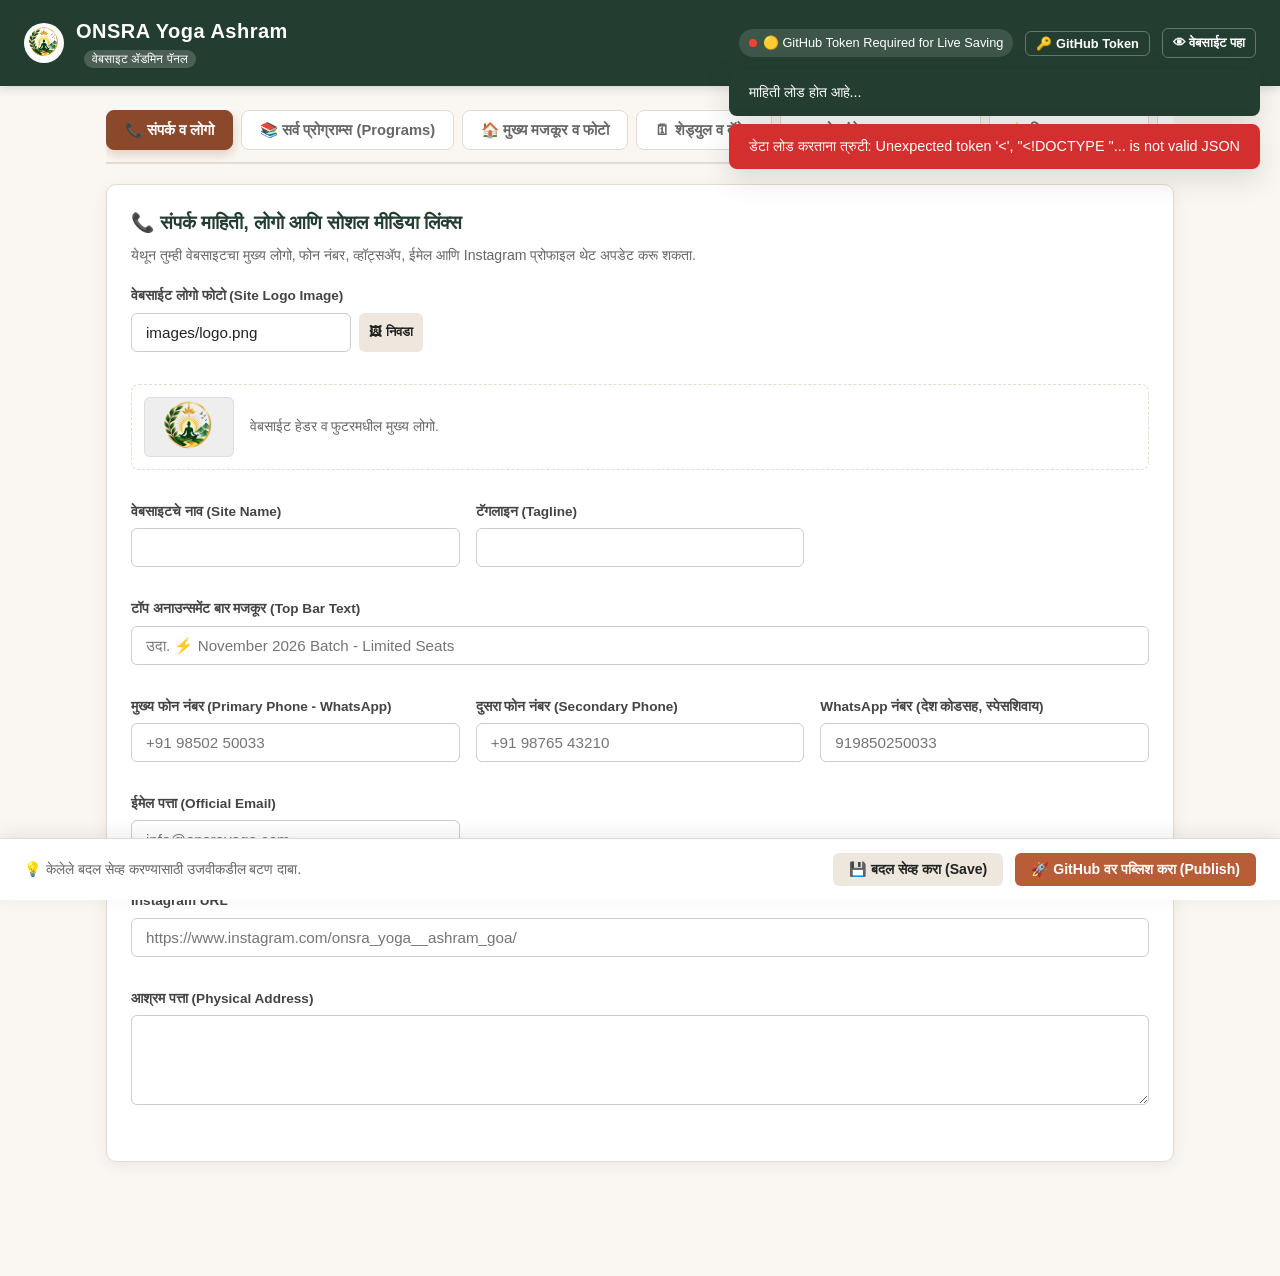
==== commit 39daecc3: "Expand Admin Panel with full website customization: programs, hero banner, philosophy, instagram, ab" ====
--- a/admin/index.html
+++ b/admin/index.html
@@ -1,548 +1,578 @@
 <!DOCTYPE html>
 <html lang="mr">
+
 <head>
   <meta charset="UTF-8" />
   <meta name="viewport" content="width=device-width, initial-scale=1.0" />
   <title>ONSRA Admin Panel | व्यवस्थापन डॅशबोर्ड</title>
   <link rel="icon" type="image/png" href="../images/logo.png" />
   <style>
-:root {
-  --primary: #8C482A;
-  --primary-light: #B85D38;
-  --primary-dark: #66321A;
-  --forest: #233D30;
-  --forest-light: #325A46;
-  --sand: #FAF7F2;
-  --sand-dark: #EDE7DD;
-  --card-bg: #FFFFFF;
-  --text-dark: #222222;
-  --text-muted: #666666;
-  --border: #E2DBD0;
-  --success: #2E7D32;
-  --warning: #ED6C02;
-  --danger: #D32F2F;
-  --radius: 10px;
-  --shadow: 0 4px 16px rgba(0,0,0,0.06);
-  --shadow-lg: 0 10px 30px rgba(0,0,0,0.12);
-}
-
-* {
-  box-sizing: border-box;
-  margin: 0;
-  padding: 0;
-  font-family: -apple-system, BlinkMacSystemFont, "Segoe UI", Roboto, Oxygen, Ubuntu, Cantarell, sans-serif;
-}
-
-body {
-  background: var(--sand);
-  color: var(--text-dark);
-  line-height: 1.5;
-  padding-bottom: 90px;
-}
-
-/* Header */
-.admin-header {
-  background: var(--forest);
-  color: #fff;
-  padding: 16px 24px;
-  display: flex;
-  justify-content: space-between;
-  align-items: center;
-  position: sticky;
-  top: 0;
-  z-index: 100;
-  box-shadow: 0 2px 10px rgba(0,0,0,0.15);
-}
-
-.admin-brand {
-  display: flex;
-  align-items: center;
-  gap: 12px;
-}
-
-.admin-brand img {
-  width: 40px !important;
-  height: 40px !important;
-  max-width: 40px !important;
-  max-height: 40px !important;
-  border-radius: 50%;
-  background: #fff;
-  padding: 2px;
-  object-fit: contain;
-}
-
-.admin-brand h1 {
-  font-size: 1.25rem;
-  font-weight: 700;
-  letter-spacing: 0.5px;
-}
-
-.admin-brand span {
-  font-size: 0.75rem;
-  background: rgba(255,255,255,0.18);
-  padding: 2px 8px;
-  border-radius: 20px;
-  margin-left: 8px;
-  font-weight: normal;
-}
-
-.header-actions {
-  display: flex;
-  align-items: center;
-  gap: 12px;
-}
-
-.status-badge {
-  display: inline-flex;
-  align-items: center;
-  gap: 6px;
-  font-size: 0.8rem;
-  padding: 4px 10px;
-  border-radius: 16px;
-  background: rgba(255,255,255,0.12);
-}
-
-.status-dot {
-  width: 8px;
-  height: 8px;
-  border-radius: 50%;
-  background: #4caf50;
-}
-
-.status-dot.offline {
-  background: #f44336;
-}
-
-/* Buttons */
-.btn {
-  display: inline-flex;
-  align-items: center;
-  justify-content: center;
-  gap: 6px;
-  padding: 8px 16px;
-  font-size: 0.88rem;
-  font-weight: 600;
-  border-radius: 6px;
-  border: none;
-  cursor: pointer;
-  transition: all 0.2s;
-  text-decoration: none;
-}
-
-.btn-primary {
-  background: var(--primary-light);
-  color: #fff;
-}
-.btn-primary:hover {
-  background: var(--primary);
-}
-
-.btn-forest {
-  background: var(--forest);
-  color: #fff;
-}
-.btn-forest:hover {
-  background: var(--forest-light);
-}
-
-.btn-secondary {
-  background: var(--sand-dark);
-  color: var(--text-dark);
-}
-.btn-secondary:hover {
-  background: #dfd8cc;
-}
-
-.btn-outline {
-  border: 1px solid rgba(255,255,255,0.3);
-  background: transparent;
-  color: #fff;
-}
-.btn-outline:hover {
-  background: rgba(255,255,255,0.1);
-}
-
-.btn-danger {
-  background: #fde8e8;
-  color: var(--danger);
-  border: 1px solid #f8b4b4;
-}
-.btn-danger:hover {
-  background: #fbd5d5;
-}
-
-.btn-sm {
-  padding: 4px 10px;
-  font-size: 0.8rem;
-}
-
-.btn-lg {
-  padding: 12px 24px;
-  font-size: 1rem;
-}
-
-/* Layout */
-.container {
-  max-width: 1100px;
-  margin: 24px auto;
-  padding: 0 16px;
-}
-
-/* Tabs */
-.tabs-nav {
-  display: flex;
-  gap: 8px;
-  overflow-x: auto;
-  padding-bottom: 12px;
-  margin-bottom: 20px;
-  border-bottom: 2px solid var(--border);
-}
-
-.tab-btn {
-  background: #fff;
-  border: 1px solid var(--border);
-  padding: 10px 18px;
-  font-size: 0.92rem;
-  font-weight: 600;
-  color: var(--text-muted);
-  border-radius: 8px;
-  cursor: pointer;
-  display: inline-flex;
-  align-items: center;
-  gap: 8px;
-  white-space: nowrap;
-  transition: all 0.2s;
-}
-
-.tab-btn:hover {
-  color: var(--primary);
-  border-color: var(--primary-light);
-}
-
-.tab-btn.active {
-  background: var(--primary);
-  color: #fff;
-  border-color: var(--primary);
-  box-shadow: 0 4px 12px rgba(140,72,42,0.25);
-}
-
-/* Tab Content */
-.tab-pane {
-  display: none;
-}
-.tab-pane.active {
-  display: block;
-}
-
-/* Card */
-.card {
-  background: var(--card-bg);
-  border: 1px solid var(--border);
-  border-radius: var(--radius);
-  padding: 24px;
-  margin-bottom: 24px;
-  box-shadow: var(--shadow);
-}
-
-.card-title {
-  font-size: 1.18rem;
-  font-weight: 700;
-  color: var(--forest);
-  margin-bottom: 8px;
-  display: flex;
-  align-items: center;
-  justify-content: space-between;
-}
-
-.card-subtitle {
-  font-size: 0.88rem;
-  color: var(--text-muted);
-  margin-bottom: 20px;
-}
-
-/* Form inputs */
-.form-grid {
-  display: grid;
-  grid-template-columns: repeat(auto-fit, minmax(280px, 1fr));
-  gap: 16px;
-  margin-bottom: 16px;
-}
-
-.form-group {
-  display: flex;
-  flex-direction: column;
-  gap: 6px;
-  margin-bottom: 16px;
-}
-
-.form-group.full {
-  grid-column: 1 / -1;
-}
-
-label {
-  font-size: 0.85rem;
-  font-weight: 600;
-  color: #444;
-}
-
-input[type="text"],
-input[type="tel"],
-input[type="email"],
-input[type="url"],
-input[type="number"],
-input[type="password"],
-textarea,
-select {
-  padding: 10px 14px;
-  border: 1px solid #ccc;
-  border-radius: 6px;
-  font-size: 0.95rem;
-  background: #fff;
-  color: #222;
-  transition: border-color 0.2s;
-}
-
-input:focus,
-textarea:focus,
-select:focus {
-  outline: none;
-  border-color: var(--primary-light);
-  box-shadow: 0 0 0 3px rgba(184,93,56,0.15);
-}
-
-textarea {
-  min-height: 90px;
-  resize: vertical;
-}
-
-/* List items / Repeater cards */
-.item-card {
-  background: #FAF8F5;
-  border: 1px solid var(--border);
-  border-radius: 8px;
-  padding: 16px;
-  margin-bottom: 14px;
-  position: relative;
-  transition: all 0.2s;
-}
-
-.item-card:hover {
-  border-color: #c9bea9;
-}
-
-.item-header {
-  display: flex;
-  justify-content: space-between;
-  align-items: center;
-  margin-bottom: 12px;
-}
-
-.item-badge {
-  font-size: 0.8rem;
-  font-weight: 700;
-  color: var(--forest);
-  background: #e8ede9;
-  padding: 2px 10px;
-  border-radius: 12px;
-}
-
-/* Image preview box */
-.img-picker-wrap {
-  display: flex;
-  gap: 16px;
-  align-items: center;
-  background: #fff;
-  border: 1px dashed var(--border);
-  border-radius: 8px;
-  padding: 12px;
-}
-
-.img-preview {
-  width: 90px;
-  height: 70px;
-  object-fit: cover;
-  border-radius: 6px;
-  background: #eee;
-  border: 1px solid #ddd;
-}
-
-/* Gallery Grid */
-.gallery-grid {
-  display: grid;
-  grid-template-columns: repeat(auto-fill, minmax(140px, 1fr));
-  gap: 12px;
-  margin-top: 16px;
-}
-
-.gallery-item {
-  background: #fff;
-  border: 1px solid var(--border);
-  border-radius: 8px;
-  overflow: hidden;
-  text-align: center;
-  padding: 6px;
-  cursor: pointer;
-  transition: all 0.2s;
-}
-
-.gallery-item:hover {
-  border-color: var(--primary);
-  transform: translateY(-2px);
-}
-
-.gallery-item img {
-  width: 100%;
-  height: 90px;
-  object-fit: cover;
-  border-radius: 4px;
-}
-
-.gallery-item span {
-  display: block;
-  font-size: 0.72rem;
-  color: var(--text-muted);
-  overflow: hidden;
-  text-overflow: ellipsis;
-  white-space: nowrap;
-  margin-top: 4px;
-}
-
-/* Floating Save Bar */
-.save-bar {
-  position: fixed;
-  bottom: 0;
-  left: 0;
-  right: 0;
-  background: #ffffff;
-  border-top: 1px solid var(--border);
-  box-shadow: 0 -4px 20px rgba(0,0,0,0.08);
-  padding: 14px 24px;
-  display: flex;
-  justify-content: space-between;
-  align-items: center;
-  z-index: 99;
-}
-
-.save-info {
-  display: flex;
-  align-items: center;
-  gap: 12px;
-  font-size: 0.88rem;
-  color: var(--text-muted);
-}
-
-.save-buttons {
-  display: flex;
-  gap: 12px;
-}
-
-/* Modal */
-.modal-backdrop {
-  display: none;
-  position: fixed;
-  top: 0;
-  left: 0;
-  right: 0;
-  bottom: 0;
-  background: rgba(0,0,0,0.5);
-  backdrop-filter: blur(3px);
-  z-index: 1000;
-  align-items: center;
-  justify-content: center;
-}
-
-.modal-backdrop.open {
-  display: flex;
-}
-
-.modal-box {
-  background: #fff;
-  border-radius: var(--radius);
-  max-width: 520px;
-  width: 90%;
-  padding: 24px;
-  box-shadow: var(--shadow-lg);
-  max-height: 90vh;
-  overflow-y: auto;
-}
-
-.modal-header {
-  display: flex;
-  justify-content: space-between;
-  align-items: center;
-  margin-bottom: 16px;
-}
-
-.modal-close {
-  background: transparent;
-  border: none;
-  font-size: 1.5rem;
-  cursor: pointer;
-  color: #777;
-}
-
-/* Toast */
-.toast-container {
-  position: fixed;
-  top: 70px;
-  right: 20px;
-  z-index: 9999;
-  display: flex;
-  flex-direction: column;
-  gap: 8px;
-}
-
-.toast {
-  padding: 12px 20px;
-  border-radius: 8px;
-  color: #fff;
-  font-size: 0.9rem;
-  font-weight: 500;
-  box-shadow: var(--shadow-lg);
-  animation: slideIn 0.3s ease;
-  display: flex;
-  align-items: center;
-  gap: 8px;
-}
-
-.toast.success { background: var(--success); }
-.toast.error { background: var(--danger); }
-.toast.info { background: var(--forest); }
-
-@keyframes slideIn {
-  from { transform: translateX(100%); opacity: 0; }
-  to { transform: translateX(0); opacity: 1; }
-}
-
-@media (max-width: 768px) {
-  .admin-header {
-    flex-direction: column;
-    gap: 12px;
-    align-items: stretch;
-  }
-  .header-actions {
-    justify-content: space-between;
-  }
-  .save-bar {
-    flex-direction: column;
-    gap: 10px;
-    padding: 12px;
-  }
-  .save-buttons {
-    width: 100%;
-  }
-  .save-buttons .btn {
-    flex: 1;
-  }
-}
+    :root {
+      --primary: #8C482A;
+      --primary-light: #B85D38;
+      --primary-dark: #66321A;
+      --forest: #233D30;
+      --forest-light: #325A46;
+      --sand: #FAF7F2;
+      --sand-dark: #EDE7DD;
+      --card-bg: #FFFFFF;
+      --text-dark: #222222;
+      --text-muted: #666666;
+      --border: #E2DBD0;
+      --success: #2E7D32;
+      --warning: #ED6C02;
+      --danger: #D32F2F;
+      --radius: 10px;
+      --shadow: 0 4px 16px rgba(0, 0, 0, 0.06);
+      --shadow-lg: 0 10px 30px rgba(0, 0, 0, 0.12);
+    }
+
+    * {
+      box-sizing: border-box;
+      margin: 0;
+      padding: 0;
+      font-family: -apple-system, BlinkMacSystemFont, "Segoe UI", Roboto, Oxygen, Ubuntu, Cantarell, sans-serif;
+    }
+
+    body {
+      background: var(--sand);
+      color: var(--text-dark);
+      line-height: 1.5;
+      padding-bottom: 90px;
+    }
+
+    /* Header */
+    .admin-header {
+      background: var(--forest);
+      color: #fff;
+      padding: 16px 24px;
+      display: flex;
+      justify-content: space-between;
+      align-items: center;
+      position: sticky;
+      top: 0;
+      z-index: 100;
+      box-shadow: 0 2px 10px rgba(0, 0, 0, 0.15);
+    }
+
+    .admin-brand {
+      display: flex;
+      align-items: center;
+      gap: 12px;
+    }
+
+    .admin-brand img {
+      width: 40px !important;
+      height: 40px !important;
+      max-width: 40px !important;
+      max-height: 40px !important;
+      border-radius: 50%;
+      background: #fff;
+      padding: 2px;
+      object-fit: contain;
+    }
+
+    .admin-brand h1 {
+      font-size: 1.25rem;
+      font-weight: 700;
+      letter-spacing: 0.5px;
+    }
+
+    .admin-brand span {
+      font-size: 0.75rem;
+      background: rgba(255, 255, 255, 0.18);
+      padding: 2px 8px;
+      border-radius: 20px;
+      margin-left: 8px;
+      font-weight: normal;
+    }
+
+    .header-actions {
+      display: flex;
+      align-items: center;
+      gap: 12px;
+    }
+
+    .status-badge {
+      display: inline-flex;
+      align-items: center;
+      gap: 6px;
+      font-size: 0.8rem;
+      padding: 4px 10px;
+      border-radius: 16px;
+      background: rgba(255, 255, 255, 0.12);
+    }
+
+    .status-dot {
+      width: 8px;
+      height: 8px;
+      border-radius: 50%;
+      background: #4caf50;
+    }
+
+    .status-dot.offline {
+      background: #f44336;
+    }
+
+    /* Buttons */
+    .btn {
+      display: inline-flex;
+      align-items: center;
+      justify-content: center;
+      gap: 6px;
+      padding: 8px 16px;
+      font-size: 0.88rem;
+      font-weight: 600;
+      border-radius: 6px;
+      border: none;
+      cursor: pointer;
+      transition: all 0.2s;
+      text-decoration: none;
+    }
+
+    .btn-primary {
+      background: var(--primary-light);
+      color: #fff;
+    }
+
+    .btn-primary:hover {
+      background: var(--primary);
+    }
+
+    .btn-forest {
+      background: var(--forest);
+      color: #fff;
+    }
+
+    .btn-forest:hover {
+      background: var(--forest-light);
+    }
+
+    .btn-secondary {
+      background: var(--sand-dark);
+      color: var(--text-dark);
+    }
+
+    .btn-secondary:hover {
+      background: #dfd8cc;
+    }
+
+    .btn-outline {
+      border: 1px solid rgba(255, 255, 255, 0.3);
+      background: transparent;
+      color: #fff;
+    }
+
+    .btn-outline:hover {
+      background: rgba(255, 255, 255, 0.1);
+    }
+
+    .btn-danger {
+      background: #fde8e8;
+      color: var(--danger);
+      border: 1px solid #f8b4b4;
+    }
+
+    .btn-danger:hover {
+      background: #fbd5d5;
+    }
+
+    .btn-sm {
+      padding: 4px 10px;
+      font-size: 0.8rem;
+    }
+
+    .btn-lg {
+      padding: 12px 24px;
+      font-size: 1rem;
+    }
+
+    /* Layout */
+    .container {
+      max-width: 1100px;
+      margin: 24px auto;
+      padding: 0 16px;
+    }
+
+    /* Tabs */
+    .tabs-nav {
+      display: flex;
+      gap: 8px;
+      overflow-x: auto;
+      padding-bottom: 12px;
+      margin-bottom: 20px;
+      border-bottom: 2px solid var(--border);
+    }
+
+    .tab-btn {
+      background: #fff;
+      border: 1px solid var(--border);
+      padding: 10px 18px;
+      font-size: 0.92rem;
+      font-weight: 600;
+      color: var(--text-muted);
+      border-radius: 8px;
+      cursor: pointer;
+      display: inline-flex;
+      align-items: center;
+      gap: 8px;
+      white-space: nowrap;
+      transition: all 0.2s;
+    }
+
+    .tab-btn:hover {
+      color: var(--primary);
+      border-color: var(--primary-light);
+    }
+
+    .tab-btn.active {
+      background: var(--primary);
+      color: #fff;
+      border-color: var(--primary);
+      box-shadow: 0 4px 12px rgba(140, 72, 42, 0.25);
+    }
+
+    /* Tab Content */
+    .tab-pane {
+      display: none;
+    }
+
+    .tab-pane.active {
+      display: block;
+    }
+
+    /* Card */
+    .card {
+      background: var(--card-bg);
+      border: 1px solid var(--border);
+      border-radius: var(--radius);
+      padding: 24px;
+      margin-bottom: 24px;
+      box-shadow: var(--shadow);
+    }
+
+    .card-title {
+      font-size: 1.18rem;
+      font-weight: 700;
+      color: var(--forest);
+      margin-bottom: 8px;
+      display: flex;
+      align-items: center;
+      justify-content: space-between;
+    }
+
+    .card-subtitle {
+      font-size: 0.88rem;
+      color: var(--text-muted);
+      margin-bottom: 20px;
+    }
+
+    /* Form inputs */
+    .form-grid {
+      display: grid;
+      grid-template-columns: repeat(auto-fit, minmax(280px, 1fr));
+      gap: 16px;
+      margin-bottom: 16px;
+    }
+
+    .form-group {
+      display: flex;
+      flex-direction: column;
+      gap: 6px;
+      margin-bottom: 16px;
+    }
+
+    .form-group.full {
+      grid-column: 1 / -1;
+    }
+
+    label {
+      font-size: 0.85rem;
+      font-weight: 600;
+      color: #444;
+    }
+
+    input[type="text"],
+    input[type="tel"],
+    input[type="email"],
+    input[type="url"],
+    input[type="number"],
+    input[type="password"],
+    textarea,
+    select {
+      padding: 10px 14px;
+      border: 1px solid #ccc;
+      border-radius: 6px;
+      font-size: 0.95rem;
+      background: #fff;
+      color: #222;
+      transition: border-color 0.2s;
+    }
+
+    input:focus,
+    textarea:focus,
+    select:focus {
+      outline: none;
+      border-color: var(--primary-light);
+      box-shadow: 0 0 0 3px rgba(184, 93, 56, 0.15);
+    }
+
+    textarea {
+      min-height: 90px;
+      resize: vertical;
+    }
+
+    /* List items / Repeater cards */
+    .item-card {
+      background: #FAF8F5;
+      border: 1px solid var(--border);
+      border-radius: 8px;
+      padding: 16px;
+      margin-bottom: 14px;
+      position: relative;
+      transition: all 0.2s;
+    }
+
+    .item-card:hover {
+      border-color: #c9bea9;
+    }
+
+    .item-header {
+      display: flex;
+      justify-content: space-between;
+      align-items: center;
+      margin-bottom: 12px;
+    }
+
+    .item-badge {
+      font-size: 0.8rem;
+      font-weight: 700;
+      color: var(--forest);
+      background: #e8ede9;
+      padding: 2px 10px;
+      border-radius: 12px;
+    }
+
+    /* Image preview box */
+    .img-picker-wrap {
+      display: flex;
+      gap: 16px;
+      align-items: center;
+      background: #fff;
+      border: 1px dashed var(--border);
+      border-radius: 8px;
+      padding: 12px;
+    }
+
+    .img-preview {
+      width: 90px;
+      height: 70px;
+      object-fit: cover;
+      border-radius: 6px;
+      background: #eee;
+      border: 1px solid #ddd;
+    }
+
+    /* Gallery Grid */
+    .gallery-grid {
+      display: grid;
+      grid-template-columns: repeat(auto-fill, minmax(145px, 1fr));
+      gap: 12px;
+      margin-top: 16px;
+    }
+
+    .gallery-item {
+      background: #fff;
+      border: 1px solid var(--border);
+      border-radius: 8px;
+      overflow: hidden;
+      text-align: center;
+      padding: 8px;
+      transition: all 0.2s;
+      display: flex;
+      flex-direction: column;
+    }
+
+    .gallery-item:hover {
+      border-color: var(--primary);
+      box-shadow: 0 4px 12px rgba(0, 0, 0, 0.06);
+    }
+
+    .gallery-item img {
+      width: 100%;
+      height: 95px;
+      object-fit: cover;
+      border-radius: 4px;
+    }
+
+    .gallery-item span {
+      display: block;
+      font-size: 0.72rem;
+      color: var(--text-dark);
+      font-weight: 500;
+      overflow: hidden;
+      text-overflow: ellipsis;
+      white-space: nowrap;
+      margin: 6px 0;
+    }
+
+    /* Floating Save Bar */
+    .save-bar {
+      position: fixed;
+      bottom: 0;
+      left: 0;
+      right: 0;
+      background: #ffffff;
+      border-top: 1px solid var(--border);
+      box-shadow: 0 -4px 20px rgba(0, 0, 0, 0.08);
+      padding: 14px 24px;
+      display: flex;
+      justify-content: space-between;
+      align-items: center;
+      z-index: 99;
+    }
+
+    .save-info {
+      display: flex;
+      align-items: center;
+      gap: 12px;
+      font-size: 0.88rem;
+      color: var(--text-muted);
+    }
+
+    .save-buttons {
+      display: flex;
+      gap: 12px;
+    }
+
+    /* Modal */
+    .modal-backdrop {
+      display: none;
+      position: fixed;
+      top: 0;
+      left: 0;
+      right: 0;
+      bottom: 0;
+      background: rgba(0, 0, 0, 0.5);
+      backdrop-filter: blur(3px);
+      z-index: 1000;
+      align-items: center;
+      justify-content: center;
+    }
+
+    .modal-backdrop.open {
+      display: flex;
+    }
+
+    .modal-box {
+      background: #fff;
+      border-radius: var(--radius);
+      max-width: 520px;
+      width: 90%;
+      padding: 24px;
+      box-shadow: var(--shadow-lg);
+      max-height: 90vh;
+      overflow-y: auto;
+    }
+
+    .modal-header {
+      display: flex;
+      justify-content: space-between;
+      align-items: center;
+      margin-bottom: 16px;
+    }
+
+    .modal-close {
+      background: transparent;
+      border: none;
+      font-size: 1.5rem;
+      cursor: pointer;
+      color: #777;
+    }
+
+    /* Toast */
+    .toast-container {
+      position: fixed;
+      top: 70px;
+      right: 20px;
+      z-index: 9999;
+      display: flex;
+      flex-direction: column;
+      gap: 8px;
+    }
+
+    .toast {
+      padding: 12px 20px;
+      border-radius: 8px;
+      color: #fff;
+      font-size: 0.9rem;
+      font-weight: 500;
+      box-shadow: var(--shadow-lg);
+      animation: slideIn 0.3s ease;
+      display: flex;
+      align-items: center;
+      gap: 8px;
+    }
+
+    .toast.success {
+      background: var(--success);
+    }
+
+    .toast.error {
+      background: var(--danger);
+    }
+
+    .toast.info {
+      background: var(--forest);
+    }
+
+    @keyframes slideIn {
+      from {
+        transform: translateX(100%);
+        opacity: 0;
+      }
+
+      to {
+        transform: translateX(0);
+        opacity: 1;
+      }
+    }
+
+    @media (max-width: 768px) {
+      .admin-header {
+        flex-direction: column;
+        gap: 12px;
+        align-items: stretch;
+      }
+
+      .header-actions {
+        justify-content: space-between;
+      }
+
+      .save-bar {
+        flex-direction: column;
+        gap: 10px;
+        padding: 12px;
+      }
+
+      .save-buttons {
+        width: 100%;
+      }
+
+      .save-buttons .btn {
+        flex: 1;
+      }
+    }
   </style>
 </head>
+
 <body>
 
   <!-- Admin Header -->
   <header class="admin-header">
     <div class="admin-brand">
-      <img src="../images/logo.png" alt="ONSRA Logo" style="width:40px; height:40px; max-width:40px; max-height:40px; border-radius:50%; object-fit:contain;" />
+      <img src="../images/logo.png" alt="ONSRA Logo"
+        style="width:40px; height:40px; max-width:40px; max-height:40px; border-radius:50%; object-fit:contain;" />
       <div>
         <h1>ONSRA Yoga Ashram</h1>
         <span style="font-size:0.75rem;">वेबसाइट ॲडमिन पॅनल</span>
@@ -563,23 +593,38 @@
 
     <!-- Navigation Tabs -->
     <nav class="tabs-nav">
-      <button type="button" class="tab-btn active" data-tab="tab-general">📞 संपर्क व माहिती</button>
+      <button type="button" class="tab-btn active" data-tab="tab-general">📞 संपर्क व लोगो</button>
+      <button type="button" class="tab-btn" data-tab="tab-programs">📚 सर्व प्रोग्राम्स (Programs)</button>
+      <button type="button" class="tab-btn" data-tab="tab-hero">🏠 मुख्य मजकूर व फोटो</button>
       <button type="button" class="tab-btn" data-tab="tab-batches">🗓 शेड्युल व बॅचेस</button>
       <button type="button" class="tab-btn" data-tab="tab-rooms">🛏 खोल्यांचे प्रकार (Rooms)</button>
       <button type="button" class="tab-btn" data-tab="tab-testimonials">⭐ रिव्ह्यूज (Stories)</button>
-      <button type="button" class="tab-btn" data-tab="tab-gallery">🖼 फोटो व्यवस्थापन (Photos)</button>
-      <button type="button" class="tab-btn" data-tab="tab-hero">📄 मुख्य मजकूर (Hero & Info)</button>
+      <button type="button" class="tab-btn" data-tab="tab-instagram">📸 इन्स्टाग्राम फोटो</button>
+      <button type="button" class="tab-btn" data-tab="tab-gallery">🖼 फोटो व्यवस्थापन (Gallery)</button>
     </nav>
 
     <!-- TAB 1: General & Contact -->
     <div class="tab-pane active" id="tab-general">
       <div class="card">
         <div class="card-title">
-          <span>📞 संपर्क माहिती आणि सोशल मीडिया लिंक्स</span>
+          <span>📞 संपर्क माहिती, लोगो आणि सोशल मीडिया लिंक्स</span>
         </div>
-        <p class="card-subtitle">येथून तुम्ही फोन नंबर, व्हॉट्सॲप, ईमेल आणि Instagram प्रोफाइल थेट अपडेट करू शकता.</p>
+        <p class="card-subtitle">येथून तुम्ही वेबसाइटचा मुख्य लोगो, फोन नंबर, व्हॉट्सॲप, ईमेल आणि Instagram प्रोफाइल थेट अपडेट करू शकता.</p>
 
         <div class="form-grid">
+          <div class="form-group full">
+            <label>वेबसाईट लोगो फोटो (Site Logo Image)</label>
+            <div style="display:flex; gap:8px;">
+              <input type="text" id="input-logo-img" value="images/logo.png" />
+              <button type="button" class="btn btn-secondary btn-sm" onclick="ONSRA_ADMIN.pickImageFor('input-logo-img', 0, 'logo')">🖼 निवडा</button>
+            </div>
+          </div>
+          <div class="form-group full">
+            <div class="img-picker-wrap">
+              <img src="../images/logo.png" id="logo-preview-img" class="img-preview" alt="Logo Preview" style="height:60px; object-fit:contain;" />
+              <span style="font-size:0.85rem; color:var(--text-muted);">वेबसाईट हेडर व फुटरमधील मुख्य लोगो.</span>
+            </div>
+          </div>
           <div class="form-group">
             <label>वेबसाइटचे नाव (Site Name)</label>
             <input type="text" id="input-site-name" />
@@ -610,13 +655,26 @@
           </div>
           <div class="form-group full">
             <label>Instagram URL</label>
-            <input type="url" id="input-instagram-url" placeholder="https://www.instagram.com/onsra_yoga__ashram_goa/" />
+            <input type="url" id="input-instagram-url"
+              placeholder="https://www.instagram.com/onsra_yoga__ashram_goa/" />
           </div>
           <div class="form-group full">
             <label>आश्रम पत्ता (Physical Address)</label>
             <textarea id="input-location"></textarea>
           </div>
         </div>
+      </div>
+    </div>
+
+    <!-- TAB 2: Programs & Retreats -->
+    <div class="tab-pane" id="tab-programs">
+      <div class="card">
+        <div class="card-title">
+          <span>📚 सर्व प्रोग्राम्स व कोर्सेस (Programs & Retreats)</span>
+          <button type="button" class="btn btn-primary btn-sm" onclick="ONSRA_ADMIN.addProgram()">➕ नवीन प्रोग्राम जोडा</button>
+        </div>
+        <p class="card-subtitle">होमपेजवरील 'Transform Your Practice' मधील तिन्ही मुख्य कार्ड्स (200-Hr TTC, Women's Retreat, Ashram Stay) चे फोटो, टॅग, माहिती व लिंक्स येथून बदला.</p>
+        <div id="programs-list"></div>
       </div>
     </div>
 
@@ -628,7 +686,8 @@
           <span>🗓 आगामी TTC बॅचेस (Upcoming Batches)</span>
           <button type="button" class="btn btn-primary btn-sm" onclick="ONSRA_ADMIN.addBatch()">➕ नवीन बॅच जोडा</button>
         </div>
-        <p class="card-subtitle">येथे ट्रेनिंग पेज आणि होमपेजवरील TTC बॅचेसच्या तारखा आणि ओपनिंग स्टेटस व्यवस्थापित करा.</p>
+        <p class="card-subtitle">येथे ट्रेनिंग पेज आणि होमपेजवरील TTC बॅचेसच्या तारखा आणि ओपनिंग स्टेटस व्यवस्थापित करा.
+        </p>
         <div id="batches-list"></div>
       </div>
 
@@ -636,7 +695,8 @@
       <div class="card">
         <div class="card-title">
           <span>⏰ दैनिक आश्रम वेळापत्रक (Daily Schedule)</span>
-          <button type="button" class="btn btn-primary btn-sm" onclick="ONSRA_ADMIN.addSchedule()">➕ नवीन वेळ जोडा</button>
+          <button type="button" class="btn btn-primary btn-sm" onclick="ONSRA_ADMIN.addSchedule()">➕ नवीन वेळ
+            जोडा</button>
         </div>
         <p class="card-subtitle">Schedule पेजवरील सकाळपासून रात्रीपर्यंतचे वेळापत्रक येथे अपडेट करा.</p>
         <div id="schedule-list"></div>
@@ -645,6 +705,32 @@
 
     <!-- TAB 3: Rooms & Accommodation -->
     <div class="tab-pane" id="tab-rooms">
+      <div class="card">
+        <div class="card-title">
+          <span>🏢 आश्रम ॲकोमोडेशन मुख्य फोटो (Your Home for 24 Days)</span>
+        </div>
+        <p class="card-subtitle">Accommodation पेजवरील 'Your Home for 24 Days' समोरील मुख्य फोटो येथे थेट बदला किंवा
+          गॅलरीमधून निवडा.</p>
+        <div class="form-grid">
+          <div class="form-group full">
+            <label>फोटो पाथ (Photo Path)</label>
+            <div style="display:flex; gap:8px;">
+              <input type="text" id="input-acc-img" value="images/ashram-accommodation.jpg" />
+              <button type="button" class="btn btn-secondary btn-sm"
+                onclick="ONSRA_ADMIN.pickImageFor('input-acc-img', 0, 'acc')">🖼 निवडा</button>
+            </div>
+          </div>
+          <div class="form-group full">
+            <div class="img-picker-wrap">
+              <img src="../images/ashram-accommodation.jpg" id="acc-preview-img" class="img-preview"
+                alt="Accommodation Preview" style="height:140px; object-fit:cover; border-radius:6px;" />
+              <span style="font-size:0.85rem; color:var(--text-muted);">'Your Home for 24 Days' समोरील सध्याचा मुख्य
+                फोटो प्रीव्ह्यू.</span>
+            </div>
+          </div>
+        </div>
+      </div>
+
       <div class="card">
         <div class="card-title">
           <span>🛏 खोल्यांचे प्रकार आणि फोटो (Accommodation Rooms)</span>
@@ -659,7 +745,8 @@
       <div class="card">
         <div class="card-title">
           <span>⭐ विद्यार्थ्यांचे अभिप्राय (Student Stories & Reviews)</span>
-          <button type="button" class="btn btn-primary btn-sm" onclick="ONSRA_ADMIN.addTestimonial()">➕ नवीन रिव्ह्यू जोडा</button>
+          <button type="button" class="btn btn-primary btn-sm" onclick="ONSRA_ADMIN.addTestimonial()">➕ नवीन रिव्ह्यू
+            जोडा</button>
         </div>
         <p class="card-subtitle">होमपेजवरील टेस्टीमोनियल स्लाइडरमधील रिव्ह्यूज व्यवस्थापित करा.</p>
         <div id="testimonials-list"></div>
@@ -672,26 +759,33 @@
         <div class="card-title">
           <span>🖼 नवीन फोटो अपलोड करा (Upload New Image)</span>
         </div>
-        <p class="card-subtitle">तुमच्या कॉम्प्युटर किंवा मोबाईलवरून नवीन फोटो अपलोड करा. तो थेट वेबसाईटच्या images/ फोल्डरमध्ये सेव्ह होईल.</p>
-
-        <div style="background:#FAF8F5; border:2px dashed var(--border); border-radius:8px; padding:32px; text-align:center;">
+        <p class="card-subtitle">तुमच्या कॉम्प्युटर किंवा मोबाईलवरून नवीन फोटो अपलोड करा. तो थेट वेबसाईटच्या images/
+          फोल्डरमध्ये सेव्ह होईल.</p>
+
+        <div id="upload-drop-zone"
+          style="background:#FAF8F5; border:2px dashed var(--border); border-radius:8px; padding:32px; text-align:center; transition:all 0.2s;">
           <p style="font-size:1.1rem; font-weight:600; margin-bottom:8px;">येथे फोटो निवडा किंवा ड्रॅग करा</p>
-          <p style="font-size:0.85rem; color:var(--text-muted); margin-bottom:16px;">JPG, PNG किंवा WebP फॉरमॅट सपोर्टेड</p>
+          <p style="font-size:0.85rem; color:var(--text-muted); margin-bottom:16px;">JPG, PNG किंवा WebP फॉरमॅट सपोर्टेड
+            (हाय-क्वालिटी ऑटो-ऑप्टिमायझेशन)</p>
           <input type="file" id="admin-image-upload" accept="image/*" style="display:none;" />
-          <button type="button" class="btn btn-forest" onclick="document.getElementById('admin-image-upload').click()">📁 फोटो फाईल निवडा</button>
+          <button type="button" class="btn btn-forest"
+            onclick="document.getElementById('admin-image-upload').click()">📁 फोटो फाईल निवडा</button>
         </div>
       </div>
 
       <div class="card">
         <div class="card-title">
           <span>📸 वेबसाईटवरील उपलब्ध फोटो गॅलरी</span>
+          <button type="button" class="btn btn-secondary btn-sm" onclick="ONSRA_ADMIN.refreshGallery()">🔄 रिफ्रेश
+            गॅलरी</button>
         </div>
-        <p class="card-subtitle">खालील कोणत्याही फोटोची लिंक एका क्लिकवर कॉपी करून तुम्ही कोणत्याही रूम किंवा पेजसाठी वापरू शकता.</p>
+        <p class="card-subtitle">खालील कोणत्याही फोटोची लिंक एका क्लिकवर कॉपी करू शकता किंवा नको असलेला फोटो डिलीट करू
+          शकता.</p>
         <div class="gallery-grid" id="gallery-grid"></div>
       </div>
     </div>
 
-    <!-- TAB 6: Hero & Page Content -->
+    <!-- TAB 3: Hero & Main Content -->
     <div class="tab-pane" id="tab-hero">
       <div class="card">
         <div class="card-title">
@@ -710,6 +804,19 @@
             <label>उपशीर्षक / माहिती (Subtitle)</label>
             <textarea id="input-hero-sub"></textarea>
           </div>
+          <div class="form-group full">
+            <label>हिरो बॅकग्राउंड फोटो (Hero Background Image)</label>
+            <div style="display:flex; gap:8px;">
+              <input type="text" id="input-hero-bg" value="images/hero-bg.jpg" />
+              <button type="button" class="btn btn-secondary btn-sm" onclick="ONSRA_ADMIN.pickImageFor('input-hero-bg', 0, 'hero-bg')">🖼 निवडा</button>
+            </div>
+          </div>
+          <div class="form-group full">
+            <div class="img-picker-wrap">
+              <img src="../images/hero-bg.jpg" id="hero-bg-preview" class="img-preview" alt="Hero BG Preview" style="height:140px; object-fit:cover;" />
+              <span style="font-size:0.85rem; color:var(--text-muted);">होमपेजवरील सर्वात वर दिसणारा मुख्य मोठा फोटो.</span>
+            </div>
+          </div>
           <div class="form-group">
             <label>मुख्य बटणाचा मजकूर (Primary CTA)</label>
             <input type="text" id="input-hero-cta" />
@@ -721,31 +828,106 @@
         </div>
       </div>
 
+      <!-- Philosophy & Story -->
       <div class="card">
         <div class="card-title">
-          <span>🧘 200-Hour TTC मुख्य कार्ड</span>
+          <span>🧘 तत्त्वज्ञान व आश्रम परिचय (Philosophy & Story)</span>
+        </div>
+        <p class="card-subtitle">होमपेजवरील 'Rooted in Tradition, Open to the World' मधील सुविचार व परिचय मजकूर बदला.</p>
+        <div class="form-grid">
+          <div class="form-group full">
+            <label>सुविचार / कोट (Quote)</label>
+            <input type="text" id="input-phil-quote" />
+          </div>
+          <div class="form-group full">
+            <label>सुविचार लेखक (Quote Author / Cite)</label>
+            <input type="text" id="input-phil-cite" />
+          </div>
+          <div class="form-group full">
+            <label>सेक्शन शीर्षक (Section Heading)</label>
+            <input type="text" id="input-phil-title" />
+          </div>
+          <div class="form-group full">
+            <label>परिच्छेद १ (Story Paragraph 1)</label>
+            <textarea id="input-phil-text1"></textarea>
+          </div>
+          <div class="form-group full">
+            <label>परिच्छेद २ (Story Paragraph 2)</label>
+            <textarea id="input-phil-text2"></textarea>
+          </div>
+        </div>
+      </div>
+
+      <!-- About Page Garden Photo -->
+      <div class="card">
+        <div class="card-title">
+          <span>🌿 अबाउट पेज आश्रम फोटो (About Us Ashram Photo)</span>
         </div>
         <div class="form-grid">
-          <div class="form-group">
-            <label>प्रोग्रामचे नाव</label>
-            <input type="text" id="input-ttc-title" />
-          </div>
-          <div class="form-group">
-            <label>प्रोग्राम फोटो पाथ</label>
+          <div class="form-group full">
+            <label>अबाउट पेज फोटो पाथ (About Page Image)</label>
             <div style="display:flex; gap:8px;">
-              <input type="text" id="input-ttc-img" />
-              <button type="button" class="btn btn-secondary btn-sm" onclick="ONSRA_ADMIN.pickImageFor('input-ttc-img', 0, 'ttc')">🖼 निवडा</button>
+              <input type="text" id="input-about-img" value="images/ashram-accommodation.jpg" />
+              <button type="button" class="btn btn-secondary btn-sm" onclick="ONSRA_ADMIN.pickImageFor('input-about-img', 0, 'about')">🖼 निवडा</button>
             </div>
           </div>
           <div class="form-group full">
             <div class="img-picker-wrap">
-              <img src="../images/ttc-featured.jpg" id="ttc-preview-img" class="img-preview" alt="TTC Preview" />
-              <span style="font-size:0.85rem; color:var(--text-muted);">200-Hour TTC चे सध्याचे मुख्य फोटो प्रीव्ह्यू.</span>
+              <img src="../images/ashram-accommodation.jpg" id="about-preview-img" class="img-preview" alt="About Preview" style="height:140px; object-fit:cover;" />
+              <span style="font-size:0.85rem; color:var(--text-muted);">About Us पेजवरील 'Who We Are' समोरील मुख्य फोटो.</span>
             </div>
           </div>
-          <div class="form-group full">
-            <label>संक्षिप्त माहिती (Short Description)</label>
-            <textarea id="input-ttc-desc"></textarea>
+        </div>
+      </div>
+    </div>
+
+    <!-- TAB 7: Instagram Strip Photos -->
+    <div class="tab-pane" id="tab-instagram">
+      <div class="card">
+        <div class="card-title">
+          <span>📸 होमपेजवरील इन्स्टाग्राम फोटो ग्रिड (Instagram Photos)</span>
+        </div>
+        <p class="card-subtitle">होमपेजवर खाली दिसणाऱ्या ४ इन्स्टाग्राम फोटोंची चित्रे तुम्ही येथून थेट बदलू शकता.</p>
+        <div class="form-grid">
+          <div class="form-group">
+            <label>फोटो १ (Photo 1)</label>
+            <div style="display:flex; gap:8px;">
+              <input type="text" id="input-ig-1" />
+              <button type="button" class="btn btn-secondary btn-sm" onclick="ONSRA_ADMIN.pickImageFor('input-ig-1', 1, 'ig')">🖼 निवडा</button>
+            </div>
+            <div class="img-picker-wrap" style="margin-top:8px;">
+              <img src="../images/ig-beach-yoga.jpg" id="ig-preview-1" class="img-preview" alt="IG 1" style="height:90px;" />
+            </div>
+          </div>
+          <div class="form-group">
+            <label>फोटो २ (Photo 2)</label>
+            <div style="display:flex; gap:8px;">
+              <input type="text" id="input-ig-2" />
+              <button type="button" class="btn btn-secondary btn-sm" onclick="ONSRA_ADMIN.pickImageFor('input-ig-2', 2, 'ig')">🖼 निवडा</button>
+            </div>
+            <div class="img-picker-wrap" style="margin-top:8px;">
+              <img src="../images/ig-meditation.jpg" id="ig-preview-2" class="img-preview" alt="IG 2" style="height:90px;" />
+            </div>
+          </div>
+          <div class="form-group">
+            <label>फोटो ३ (Photo 3)</label>
+            <div style="display:flex; gap:8px;">
+              <input type="text" id="input-ig-3" />
+              <button type="button" class="btn btn-secondary btn-sm" onclick="ONSRA_ADMIN.pickImageFor('input-ig-3', 3, 'ig')">🖼 निवडा</button>
+            </div>
+            <div class="img-picker-wrap" style="margin-top:8px;">
+              <img src="../images/ig-sunset.jpg" id="ig-preview-3" class="img-preview" alt="IG 3" style="height:90px;" />
+            </div>
+          </div>
+          <div class="form-group">
+            <label>फोटो ४ (Photo 4)</label>
+            <div style="display:flex; gap:8px;">
+              <input type="text" id="input-ig-4" />
+              <button type="button" class="btn btn-secondary btn-sm" onclick="ONSRA_ADMIN.pickImageFor('input-ig-4', 4, 'ig')">🖼 निवडा</button>
+            </div>
+            <div class="img-picker-wrap" style="margin-top:8px;">
+              <img src="../images/ttc-beach-group.jpg" id="ig-preview-4" class="img-preview" alt="IG 4" style="height:90px;" />
+            </div>
           </div>
         </div>
       </div>
@@ -772,7 +954,8 @@
         <button type="button" class="modal-close" id="btn-close-token-modal">&times;</button>
       </div>
       <p style="font-size:0.88rem; color:var(--text-muted); margin-bottom:16px;">
-        थेट मोबाईल किंवा इतर कोणत्याही ब्राउझरवरून लाईव्ह वेबसाइटवर बदल सेव्ह करण्यासाठी एका मिनिटांत GitHub टोकन तयार करून येथे सेव्ह करा.
+        थेट मोबाईल किंवा इतर कोणत्याही ब्राउझरवरून लाईव्ह वेबसाइटवर बदल सेव्ह करण्यासाठी एका मिनिटांत GitHub टोकन तयार
+        करून येथे सेव्ह करा.
       </p>
 
       <div class="form-group">
@@ -780,9 +963,11 @@
         <input type="password" id="github-token-input" placeholder="ghp_xxxxxxxxxxxxxxxxxxxx" />
       </div>
 
-      <div style="background:#FAF8F5; border:1px solid var(--border); border-radius:6px; padding:12px; font-size:0.82rem; margin-bottom:16px;">
+      <div
+        style="background:#FAF8F5; border:1px solid var(--border); border-radius:6px; padding:12px; font-size:0.82rem; margin-bottom:16px;">
         <strong>टोकन कसे मिळवायचे (फक्त १ मिनिटांत):</strong><br />
-        १. GitHub.com ला लॉगिन करा आणि <strong>Settings &gt; Developer settings &gt; Personal access tokens &gt; Tokens (classic)</strong> वर जा.<br />
+        १. GitHub.com ला लॉगिन करा आणि <strong>Settings &gt; Developer settings &gt; Personal access tokens &gt; Tokens
+          (classic)</strong> वर जा.<br />
         २. <strong>Generate new token (classic)</strong> निवडा.<br />
         ३. फक्त <code>repo</code> या पर्यायावर टिक (check) करा आणि <strong>Generate token</strong> बटण दाबा.<br />
         ४. आलेले टोकन कॉपी करून वरील बॉक्समध्ये पेस्ट करा. हे टोकन तुमच्याच फोन/ब्राउझरमध्ये सुरक्षित सेव्ह राहील.
@@ -800,744 +985,1216 @@
 
   <!-- Core JavaScript inlined for 100% reliable execution -->
   <script>
-/**
- * ONSRA Yoga Ashram - Live Web Admin Dashboard Engine
- */
-(function () {
-  'use strict';
-
-  var GITHUB_REPO = 'visha56/onsra';
-  var GITHUB_BRANCH = 'main';
-  var GITHUB_TOKEN_KEY = 'onsra_github_pat';
-
-  var isLocal = window.location.hostname === 'localhost' || window.location.hostname === '127.0.0.1';
-  var siteData = null;
-  var currentSha = null;
-
-  // DOM Elements
-  var tokenModal = document.getElementById('token-modal');
-  var tokenInput = document.getElementById('github-token-input');
-  var saveBtn = document.getElementById('btn-save-all');
-  var publishBtn = document.getElementById('btn-publish-git');
-
-  // Fix image and relative paths depending on trailing slash
-  function resolveAsset(relativePath) {
-    if (!relativePath) return '';
-    if (relativePath.startsWith('http://') || relativePath.startsWith('https://')) return relativePath;
-    var base = window.location.pathname.endsWith('/') ? '../' : './';
-    return base + relativePath.replace(/^\.\//, '').replace(/^\.\.\//, '');
-  }
-
-  document.addEventListener('DOMContentLoaded', initAdmin);
-
-  function initAdmin() {
-    setupTabs();
-    setupTokenModal();
-    updateConnectionStatus();
-    loadContent();
-    setupSaveActions();
-    loadGalleryImages();
-  }
-
-  function updateConnectionStatus() {
-    var token = localStorage.getItem(GITHUB_TOKEN_KEY);
-    var dot = document.getElementById('status-dot');
-    var text = document.getElementById('status-text');
-
-    if (isLocal) {
-      dot.className = 'status-dot';
-      text.textContent = '🟢 Local Server Connected (Port 3000)';
-    } else if (token) {
-      dot.className = 'status-dot';
-      text.textContent = '🟢 GitHub API Connected';
-    } else {
-      dot.className = 'status-dot offline';
-      text.textContent = '🟡 GitHub Token Required for Live Saving';
-    }
-  }
-
-  function setupTokenModal() {
-    var btnOpen = document.getElementById('btn-open-token-modal');
-    var btnClose = document.getElementById('btn-close-token-modal');
-    var btnSaveToken = document.getElementById('btn-save-token');
-    var btnClearToken = document.getElementById('btn-clear-token');
-
-    if (btnOpen) {
-      btnOpen.addEventListener('click', function () {
-        tokenInput.value = localStorage.getItem(GITHUB_TOKEN_KEY) || '';
-        tokenModal.classList.add('open');
-      });
-    }
-
-    if (btnClose) {
-      btnClose.addEventListener('click', function () {
-        tokenModal.classList.remove('open');
-      });
-    }
-
-    if (btnSaveToken) {
-      btnSaveToken.addEventListener('click', function () {
-        var token = tokenInput.value.trim();
-        if (!token) {
-          showToast('कृपया वैध GitHub टोकन टाका.', 'error');
+    /**
+     * ONSRA Yoga Ashram - Live Web Admin Dashboard Engine
+     */
+    (function () {
+      'use strict';
+
+      var GITHUB_REPO = 'visha56/onsra';
+      var GITHUB_BRANCH = 'main';
+      var GITHUB_TOKEN_KEY = 'onsra_github_pat';
+
+      var isLocal = window.location.hostname === 'localhost' || window.location.hostname === '127.0.0.1';
+      var siteData = null;
+      var currentSha = null;
+
+      // DOM Elements
+      var tokenModal = document.getElementById('token-modal');
+      var tokenInput = document.getElementById('github-token-input');
+      var saveBtn = document.getElementById('btn-save-all');
+      var publishBtn = document.getElementById('btn-publish-git');
+
+      // Fix image and relative paths depending on trailing slash
+      function resolveAsset(relativePath) {
+        if (!relativePath) return '';
+        if (relativePath.startsWith('http://') || relativePath.startsWith('https://')) return relativePath;
+        var base = window.location.pathname.endsWith('/') ? '../' : './';
+        return base + relativePath.replace(/^\.\//, '').replace(/^\.\.\//, '');
+      }
+
+      document.addEventListener('DOMContentLoaded', initAdmin);
+
+      function initAdmin() {
+        setupTabs();
+        setupTokenModal();
+        updateConnectionStatus();
+        loadContent();
+        setupSaveActions();
+        loadGalleryImages();
+      }
+
+      function updateConnectionStatus() {
+        var token = localStorage.getItem(GITHUB_TOKEN_KEY);
+        var dot = document.getElementById('status-dot');
+        var text = document.getElementById('status-text');
+
+        if (isLocal) {
+          dot.className = 'status-dot';
+          text.textContent = '🟢 Local Server Connected (Port 3000)';
+        } else if (token) {
+          dot.className = 'status-dot';
+          text.textContent = '🟢 GitHub API Connected';
+        } else {
+          dot.className = 'status-dot offline';
+          text.textContent = '🟡 GitHub Token Required for Live Saving';
+        }
+      }
+
+      function setupTokenModal() {
+        var btnOpen = document.getElementById('btn-open-token-modal');
+        var btnClose = document.getElementById('btn-close-token-modal');
+        var btnSaveToken = document.getElementById('btn-save-token');
+        var btnClearToken = document.getElementById('btn-clear-token');
+
+        if (btnOpen) {
+          btnOpen.addEventListener('click', function () {
+            tokenInput.value = localStorage.getItem(GITHUB_TOKEN_KEY) || '';
+            tokenModal.classList.add('open');
+          });
+        }
+
+        if (btnClose) {
+          btnClose.addEventListener('click', function () {
+            tokenModal.classList.remove('open');
+          });
+        }
+
+        if (btnSaveToken) {
+          btnSaveToken.addEventListener('click', function () {
+            var token = tokenInput.value.trim();
+            if (!token) {
+              showToast('कृपया वैध GitHub टोकन टाका.', 'error');
+              return;
+            }
+            localStorage.setItem(GITHUB_TOKEN_KEY, token);
+            tokenModal.classList.remove('open');
+            updateConnectionStatus();
+            showToast('GitHub टोकन सेव्ह झाले! कनेक्शन सक्रिय आहे.', 'success');
+          });
+        }
+
+        if (btnClearToken) {
+          btnClearToken.addEventListener('click', function () {
+            localStorage.removeItem(GITHUB_TOKEN_KEY);
+            tokenInput.value = '';
+            tokenModal.classList.remove('open');
+            updateConnectionStatus();
+            showToast('टोकन काढून टाकले.', 'info');
+          });
+        }
+      }
+
+      function loadContent() {
+        showToast('माहिती लोड होत आहे...', 'info');
+
+        if (isLocal) {
+          fetch('/api/content')
+            .then(function (res) { return res.json(); })
+            .then(function (data) {
+              siteData = data;
+              renderAll();
+              showToast('माहिती यशस्वीरीत्या लोड झाली!', 'success');
+            })
+            .catch(fallbackLocalFetch);
+        } else {
+          var headers = { 'Accept': 'application/vnd.github.v3+json' };
+          var token = localStorage.getItem(GITHUB_TOKEN_KEY);
+          if (token) headers['Authorization'] = 'token ' + token;
+
+          var ghUrl = 'https://api.github.com/repos/' + GITHUB_REPO + '/contents/data/content.json?ref=' + GITHUB_BRANCH;
+          fetch(ghUrl, { headers: headers })
+            .then(function (res) {
+              if (!res.ok) throw new Error('Status ' + res.status);
+              return res.json();
+            })
+            .then(function (resData) {
+              currentSha = resData.sha;
+              var decodedStr = decodeURIComponent(escape(atob(resData.content)));
+              siteData = JSON.parse(decodedStr);
+              renderAll();
+              showToast('GitHub वरून माहिती लोड झाली!', 'success');
+            })
+            .catch(function (err) {
+              console.warn('GitHub API fetch failed, falling back to local json:', err);
+              fallbackLocalFetch();
+            });
+        }
+      }
+
+      function fallbackLocalFetch() {
+        var jsonUrl = window.location.pathname.endsWith('/') ? '../data/content.json' : './data/content.json';
+        fetch(jsonUrl + '?v=' + new Date().getTime())
+          .then(function (res) { return res.json(); })
+          .then(function (data) {
+            siteData = data;
+            renderAll();
+            showToast('माहिती लोड झाली.', 'success');
+          })
+          .catch(function (err) {
+            showToast('डेटा लोड करताना त्रुटी: ' + err.message, 'error');
+          });
+      }
+
+      function renderAll() {
+        if (!siteData) return;
+        renderGeneralTab();
+        renderPrograms();
+        renderHeroTab();
+        renderBatches();
+        renderSchedule();
+        renderRooms();
+        renderTestimonials();
+        renderInstagramTab();
+      }
+
+      function renderGeneralTab() {
+        var g = siteData.general || {};
+        document.getElementById('input-site-name').value = g.siteName || '';
+        document.getElementById('input-tagline').value = g.tagline || '';
+        document.getElementById('input-announcement').value = g.announcement || '';
+        var logoInput = document.getElementById('input-logo-img');
+        if (logoInput) logoInput.value = g.logoImage || 'images/logo.png';
+        var logoPreview = document.getElementById('logo-preview-img');
+        if (logoPreview) logoPreview.src = resolveAsset(g.logoImage || 'images/logo.png');
+
+        document.getElementById('input-phone1').value = g.primaryPhone || '';
+        document.getElementById('input-phone2').value = g.secondaryPhone || '';
+        document.getElementById('input-whatsapp').value = g.whatsappNumber || '';
+        document.getElementById('input-email').value = g.email || '';
+        document.getElementById('input-instagram-url').value = g.instagramUrl || '';
+        document.getElementById('input-location').value = g.location || '';
+      }
+
+      function renderPrograms() {
+        var container = document.getElementById('programs-list');
+        if (!container) return;
+        var progs = siteData.programs || [];
+        container.innerHTML = '';
+
+        progs.forEach(function (p, index) {
+          var item = document.createElement('div');
+          item.className = 'item-card';
+          var imgSrc = resolveAsset(p.image || 'images/ttc-featured.jpg');
+
+          item.innerHTML =
+            '<div class="item-header">' +
+            '<span class="item-badge">प्रोग्राम #' + (index + 1) + ': ' + (p.title || '') + '</span>' +
+            '<button type="button" class="btn btn-danger btn-sm" onclick="ONSRA_ADMIN.deleteProgram(' + index + ')">🗑 हटवा</button>' +
+            '</div>' +
+            '<div class="form-grid">' +
+            '<div class="form-group">' +
+            '<label>प्रोग्रामचे नाव (Title)</label>' +
+            '<input type="text" value="' + (p.title || '') + '" oninput="ONSRA_ADMIN.updateProgram(' + index + ', \'title\', this.value)" />' +
+            '</div>' +
+            '<div class="form-group">' +
+            '<label>टॅग / बॅज (उदा. ⭐ Most Popular, 🌸 For Women)</label>' +
+            '<input type="text" value="' + (p.tag || '') + '" oninput="ONSRA_ADMIN.updateProgram(' + index + ', \'tag\', this.value)" />' +
+            '</div>' +
+            '<div class="form-group">' +
+            '<label>कालावधी (उदा. 24 Days किंवा 3 Days)</label>' +
+            '<input type="text" value="' + (p.duration || '') + '" oninput="ONSRA_ADMIN.updateProgram(' + index + ', \'duration\', this.value)" />' +
+            '</div>' +
+            '<div class="form-group">' +
+            '<label>ठिकाण (उदा. Goa, India किंवा Beachside)</label>' +
+            '<input type="text" value="' + (p.location || '') + '" oninput="ONSRA_ADMIN.updateProgram(' + index + ', \'location\', this.value)" />' +
+            '</div>' +
+            '<div class="form-group">' +
+            '<label>प्रकार / स्टाईल (उदा. Hatha Yoga किंवा Wellness)</label>' +
+            '<input type="text" value="' + (p.style || '') + '" oninput="ONSRA_ADMIN.updateProgram(' + index + ', \'style\', this.value)" />' +
+            '</div>' +
+            '<div class="form-group">' +
+            '<label>टार्गेट लिंक (उदा. training.html किंवा retreats.html)</label>' +
+            '<input type="text" value="' + (p.link || '') + '" oninput="ONSRA_ADMIN.updateProgram(' + index + ', \'link\', this.value)" />' +
+            '</div>' +
+            '<div class="form-group full">' +
+            '<label>प्रोग्राम मुख्य फोटो पाथ (Image Path)</label>' +
+            '<div style="display:flex; gap:8px;">' +
+            '<input type="text" id="prog-img-input-' + index + '" value="' + (p.image || '') + '" oninput="ONSRA_ADMIN.updateProgram(' + index + ', \'image\', this.value)" />' +
+            '<button type="button" class="btn btn-secondary btn-sm" onclick="ONSRA_ADMIN.pickImageFor(\'prog-img-input-' + index + '\', ' + index + ', \'program\')">🖼 निवडा</button>' +
+            '</div>' +
+            '</div>' +
+            '<div class="form-group full">' +
+            '<div class="img-picker-wrap">' +
+            '<img src="' + imgSrc + '" id="prog-preview-' + index + '" class="img-preview" alt="Preview" style="height:120px;" />' +
+            '<span style="font-size:0.85rem; color:var(--text-muted);">सध्याचा फोटो प्रीव्ह्यू. बदलण्यासाठी वरील "🖼 निवडा" वापरा.</span>' +
+            '</div>' +
+            '</div>' +
+            '<div class="form-group full">' +
+            '<label>संक्षिप्त माहिती (Description)</label>' +
+            '<textarea oninput="ONSRA_ADMIN.updateProgram(' + index + ', \'description\', this.value)">' + (p.description || '') + '</textarea>' +
+            '</div>' +
+            '</div>';
+          container.appendChild(item);
+        });
+      }
+
+      function renderBatches() {
+        var container = document.getElementById('batches-list');
+        var batches = siteData.batches || [];
+        container.innerHTML = '';
+
+        batches.forEach(function (b, index) {
+          var item = document.createElement('div');
+          item.className = 'item-card';
+          item.innerHTML =
+            '<div class="item-header">' +
+            '<span class="item-badge">बॅच #' + (index + 1) + '</span>' +
+            '<button type="button" class="btn btn-danger btn-sm" onclick="ONSRA_ADMIN.deleteBatch(' + index + ')">🗑 हटवा</button>' +
+            '</div>' +
+            '<div class="form-grid">' +
+            '<div class="form-group">' +
+            '<label>बॅचचे नाव</label>' +
+            '<input type="text" value="' + (b.name || '') + '" oninput="ONSRA_ADMIN.updateBatch(' + index + ', \'name\', this.value)" />' +
+            '</div>' +
+            '<div class="form-group">' +
+            '<label>तारखा (Dates)</label>' +
+            '<input type="text" value="' + (b.dates || '') + '" oninput="ONSRA_ADMIN.updateBatch(' + index + ', \'dates\', this.value)" />' +
+            '</div>' +
+            '<div class="form-group">' +
+            '<label>स्थान व प्रकार</label>' +
+            '<input type="text" value="' + (b.style || '') + '" oninput="ONSRA_ADMIN.updateBatch(' + index + ', \'style\', this.value)" placeholder="Hatha Yoga" />' +
+            '</div>' +
+            '<div class="form-group">' +
+            '<label>स्थिती (Status)</label>' +
+            '<select onchange="ONSRA_ADMIN.updateBatchStatus(' + index + ', this.value)">' +
+            '<option value="Open" ' + (b.status === 'Open' ? 'selected' : '') + '>✔ Open</option>' +
+            '<option value="Filling Fast" ' + (b.status === 'Filling Fast' ? 'selected' : '') + '>⚡ Filling Fast</option>' +
+            '<option value="Sold Out" ' + (b.status === 'Sold Out' ? 'selected' : '') + '>❌ Sold Out</option>' +
+            '</select>' +
+            '</div>' +
+            '</div>';
+          container.appendChild(item);
+        });
+      }
+
+      function renderSchedule() {
+        var container = document.getElementById('schedule-list');
+        var schedule = siteData.schedule || [];
+        container.innerHTML = '';
+
+        schedule.forEach(function (s, index) {
+          var item = document.createElement('div');
+          item.className = 'item-card';
+          item.innerHTML =
+            '<div class="item-header">' +
+            '<span class="item-badge">वेळ #' + (index + 1) + '</span>' +
+            '<button type="button" class="btn btn-danger btn-sm" onclick="ONSRA_ADMIN.deleteSchedule(' + index + ')">🗑 हटवा</button>' +
+            '</div>' +
+            '<div class="form-grid">' +
+            '<div class="form-group" style="max-width:180px;">' +
+            '<label>वेळ (Time)</label>' +
+            '<input type="text" value="' + (s.time || '') + '" oninput="ONSRA_ADMIN.updateSchedule(' + index + ', \'time\', this.value)" />' +
+            '</div>' +
+            '<div class="form-group" style="max-width:100px;">' +
+            '<label>आयकॉन</label>' +
+            '<input type="text" value="' + (s.icon || '') + '" oninput="ONSRA_ADMIN.updateSchedule(' + index + ', \'icon\', this.value)" />' +
+            '</div>' +
+            '<div class="form-group full">' +
+            '<label>सत्र / क्रिया (Activity)</label>' +
+            '<input type="text" value="' + (s.activity || '') + '" oninput="ONSRA_ADMIN.updateSchedule(' + index + ', \'activity\', this.value)" />' +
+            '</div>' +
+            '</div>';
+          container.appendChild(item);
+        });
+      }
+
+      function renderRooms() {
+        var accInput = document.getElementById('input-acc-img');
+        var accPreview = document.getElementById('acc-preview-img');
+        var accImg = (siteData.accommodation && siteData.accommodation.image) ? siteData.accommodation.image : 'images/ashram-accommodation.jpg';
+        if (accInput) accInput.value = accImg;
+        if (accPreview) accPreview.src = resolveAsset(accImg);
+
+        var container = document.getElementById('rooms-list');
+        var rooms = siteData.rooms || [];
+        container.innerHTML = '';
+
+        rooms.forEach(function (r, index) {
+          var item = document.createElement('div');
+          item.className = 'item-card';
+          var amenitiesStr = (r.amenities || []).join(', ');
+          var imgSrc = resolveAsset(r.image || 'images/logo.png');
+
+          item.innerHTML =
+            '<div class="item-header">' +
+            '<span class="item-badge">खोली #' + (index + 1) + ': ' + (r.title || '') + '</span>' +
+            '</div>' +
+            '<div class="form-grid">' +
+            '<div class="form-group">' +
+            '<label>खोलीचे नाव (Room Title)</label>' +
+            '<input type="text" value="' + (r.title || '') + '" oninput="ONSRA_ADMIN.updateRoom(' + index + ', \'title\', this.value)" />' +
+            '</div>' +
+            '<div class="form-group">' +
+            '<label>फोटो पाथ (Image Path)</label>' +
+            '<div style="display:flex; gap:8px;">' +
+            '<input type="text" id="room-img-input-' + index + '" value="' + (r.image || '') + '" oninput="ONSRA_ADMIN.updateRoom(' + index + ', \'image\', this.value)" />' +
+            '<button type="button" class="btn btn-secondary btn-sm" onclick="ONSRA_ADMIN.pickImageFor(\'room-img-input-' + index + '\', ' + index + ', \'room\')">🖼 निवडा</button>' +
+            '</div>' +
+            '</div>' +
+            '<div class="form-group full">' +
+            '<div class="img-picker-wrap">' +
+            '<img src="' + imgSrc + '" id="room-preview-' + index + '" class="img-preview" alt="Preview" />' +
+            '<span style="font-size:0.85rem; color:var(--text-muted);">चालू फोटो प्रीव्ह्यू. फोटो बदलण्यासाठी वरील "🖼 निवडा" बटण वापरा किंवा नवीन फोटो अपलोड करा.</span>' +
+            '</div>' +
+            '</div>' +
+            '<div class="form-group full">' +
+            '<label>वर्णन (Description)</label>' +
+            '<textarea oninput="ONSRA_ADMIN.updateRoom(' + index + ', \'description\', this.value)">' + (r.description || '') + '</textarea>' +
+            '</div>' +
+            '<div class="form-group full">' +
+            '<label>सुविधा (Amenities - कॉमाने वेगळे करा)</label>' +
+            '<input type="text" value="' + amenitiesStr + '" oninput="ONSRA_ADMIN.updateRoomAmenities(' + index + ', this.value)" />' +
+            '</div>' +
+            '</div>';
+          container.appendChild(item);
+        });
+      }
+
+      function renderTestimonials() {
+        var container = document.getElementById('testimonials-list');
+        var list = siteData.testimonials || [];
+        container.innerHTML = '';
+
+        list.forEach(function (t, index) {
+          var item = document.createElement('div');
+          item.className = 'item-card';
+
+          item.innerHTML =
+            '<div class="item-header">' +
+            '<span class="item-badge">रिव्ह्यू #' + (index + 1) + ': ' + (t.name || '') + '</span>' +
+            '<button type="button" class="btn btn-danger btn-sm" onclick="ONSRA_ADMIN.deleteTestimonial(' + index + ')">🗑 हटवा</button>' +
+            '</div>' +
+            '<div class="form-grid">' +
+            '<div class="form-group">' +
+            '<label>विद्यार्थ्याचे नाव</label>' +
+            '<input type="text" value="' + (t.name || '') + '" oninput="ONSRA_ADMIN.updateTestimonial(' + index + ', \'name\', this.value)" />' +
+            '</div>' +
+            '<div class="form-group">' +
+            '<label>देश / शहर (उदा. 🇬🇧 London, UK)</label>' +
+            '<input type="text" value="' + (t.location || '') + '" oninput="ONSRA_ADMIN.updateTestimonial(' + index + ', \'location\', this.value)" />' +
+            '</div>' +
+            '<div class="form-group full">' +
+            '<label>अभिप्राय / रिव्ह्यू (Review Text)</label>' +
+            '<textarea oninput="ONSRA_ADMIN.updateTestimonial(' + index + ', \'text\', this.value)">' + (t.text || '') + '</textarea>' +
+            '</div>' +
+            '</div>';
+          container.appendChild(item);
+        });
+      }
+
+      function renderHeroTab() {
+        var h = siteData.hero || {};
+        var phil = siteData.philosophy || {};
+        var about = siteData.about || {};
+
+        document.getElementById('input-hero-badge').value = h.badge || '';
+        document.getElementById('input-hero-title').value = h.title || '';
+        document.getElementById('input-hero-sub').value = h.subtitle || '';
+        document.getElementById('input-hero-cta').value = h.ctaText || '';
+        document.getElementById('input-hero-sec-cta').value = h.secondaryCtaText || '';
+
+        var bgInput = document.getElementById('input-hero-bg');
+        if (bgInput) bgInput.value = h.bgImage || 'images/hero-bg.jpg';
+        var bgPreview = document.getElementById('hero-bg-preview');
+        if (bgPreview) bgPreview.src = resolveAsset(h.bgImage || 'images/hero-bg.jpg');
+
+        var q = document.getElementById('input-phil-quote');
+        if (q) q.value = phil.quote || '';
+        var qc = document.getElementById('input-phil-cite');
+        if (qc) qc.value = phil.cite || '';
+        var pt = document.getElementById('input-phil-title');
+        if (pt) pt.value = phil.title || '';
+        var pt1 = document.getElementById('input-phil-text1');
+        if (pt1) pt1.value = phil.text1 || '';
+        var pt2 = document.getElementById('input-phil-text2');
+        if (pt2) pt2.value = phil.text2 || '';
+
+        var abInput = document.getElementById('input-about-img');
+        if (abInput) abInput.value = about.image || 'images/ashram-accommodation.jpg';
+        var abPreview = document.getElementById('about-preview-img');
+        if (abPreview) abPreview.src = resolveAsset(about.image || 'images/ashram-accommodation.jpg');
+      }
+
+      function renderInstagramTab() {
+        var ig = siteData.instagram || {};
+        var ig1 = document.getElementById('input-ig-1');
+        if (ig1) ig1.value = ig.img1 || 'images/ig-beach-yoga.jpg';
+        var p1 = document.getElementById('ig-preview-1');
+        if (p1) p1.src = resolveAsset(ig.img1 || 'images/ig-beach-yoga.jpg');
+
+        var ig2 = document.getElementById('input-ig-2');
+        if (ig2) ig2.value = ig.img2 || 'images/ig-meditation.jpg';
+        var p2 = document.getElementById('ig-preview-2');
+        if (p2) p2.src = resolveAsset(ig.img2 || 'images/ig-meditation.jpg');
+
+        var ig3 = document.getElementById('input-ig-3');
+        if (ig3) ig3.value = ig.img3 || 'images/ig-sunset.jpg';
+        var p3 = document.getElementById('ig-preview-3');
+        if (p3) p3.src = resolveAsset(ig.img3 || 'images/ig-sunset.jpg');
+
+        var ig4 = document.getElementById('input-ig-4');
+        if (ig4) ig4.value = ig.img4 || 'images/ttc-beach-group.jpg';
+        var p4 = document.getElementById('ig-preview-4');
+        if (p4) p4.src = resolveAsset(ig.img4 || 'images/ttc-beach-group.jpg');
+      }
+
+      var galleryImagesCache = [];
+
+      function loadGalleryImages() {
+        var gallery = document.getElementById('gallery-grid');
+        if (gallery) {
+          gallery.innerHTML = '<div style="grid-column: 1/-1; padding: 24px; text-align: center; color: var(--text-muted);"><span class="spinner"></span> फोटो लोड होत आहेत...</div>';
+        }
+
+        if (isLocal) {
+          fetch('/api/images')
+            .then(function (res) { return res.json(); })
+            .then(function (data) {
+              if (data && data.images && data.images.length > 0) {
+                var items = data.images.map(function (filename) {
+                  return { name: filename, path: 'images/' + filename };
+                });
+                galleryImagesCache = items;
+                renderGallery(items);
+              } else {
+                renderDefaultGallery();
+              }
+            })
+            .catch(function () {
+              renderDefaultGallery();
+            });
+        } else {
+          var token = localStorage.getItem(GITHUB_TOKEN_KEY);
+          var headers = { 'Accept': 'application/vnd.github.v3+json' };
+          if (token) headers['Authorization'] = 'token ' + token;
+
+          fetch('https://api.github.com/repos/' + GITHUB_REPO + '/contents/images?ref=' + GITHUB_BRANCH, { headers: headers })
+            .then(function (res) {
+              if (!res.ok) throw new Error('Status ' + res.status);
+              return res.json();
+            })
+            .then(function (items) {
+              if (Array.isArray(items) && items.length > 0) {
+                var imageFiles = items
+                  .filter(function (item) {
+                    return item.type === 'file' && /\.(jpg|jpeg|png|webp|svg|gif)$/i.test(item.name);
+                  })
+                  .map(function (item) {
+                    return {
+                      name: item.name,
+                      path: 'images/' + item.name,
+                      sha: item.sha,
+                      downloadUrl: item.download_url
+                    };
+                  });
+                galleryImagesCache = imageFiles;
+                renderGallery(imageFiles);
+              } else {
+                renderDefaultGallery();
+              }
+            })
+            .catch(function (err) {
+              console.warn('Could not load images from GitHub API, falling back to defaults:', err);
+              renderDefaultGallery();
+            });
+        }
+      }
+
+      function renderDefaultGallery() {
+        var defaults = [
+          'ttc-featured.jpg', 'room-private.jpg', 'ttc-beach-group.jpg', 'ashram-about.jpg',
+          'womens-retreat.jpg', 'hero-bg.jpg', 'logo.png', 'ig-beach-yoga.jpg', 'ig-meditation.jpg', 'ig-sunset.jpg'
+        ];
+        var items = defaults.map(function (name) {
+          return { name: name, path: 'images/' + name };
+        });
+        galleryImagesCache = items;
+        renderGallery(items);
+      }
+
+      function renderGallery(items) {
+        var gallery = document.getElementById('gallery-grid');
+        if (!gallery) return;
+        gallery.innerHTML = '';
+
+        if (!items || items.length === 0) {
+          gallery.innerHTML = '<div style="grid-column: 1/-1; padding: 24px; text-align: center; color: var(--text-muted);">कोणतेही फोटो सापडले नाहीत.</div>';
           return;
         }
-        localStorage.setItem(GITHUB_TOKEN_KEY, token);
-        tokenModal.classList.remove('open');
-        updateConnectionStatus();
-        showToast('GitHub टोकन सेव्ह झाले! कनेक्शन सक्रिय आहे.', 'success');
-      });
-    }
-
-    if (btnClearToken) {
-      btnClearToken.addEventListener('click', function () {
-        localStorage.removeItem(GITHUB_TOKEN_KEY);
-        tokenInput.value = '';
-        tokenModal.classList.remove('open');
-        updateConnectionStatus();
-        showToast('टोकन काढून टाकले.', 'info');
-      });
-    }
-  }
-
-  function loadContent() {
-    showToast('माहिती लोड होत आहे...', 'info');
-
-    if (isLocal) {
-      fetch('/api/content')
-        .then(function (res) { return res.json(); })
-        .then(function (data) {
-          siteData = data;
-          renderAll();
-          showToast('माहिती यशस्वीरीत्या लोड झाली!', 'success');
-        })
-        .catch(fallbackLocalFetch);
-    } else {
-      var headers = { 'Accept': 'application/vnd.github.v3+json' };
-      var token = localStorage.getItem(GITHUB_TOKEN_KEY);
-      if (token) headers['Authorization'] = 'token ' + token;
-
-      var ghUrl = 'https://api.github.com/repos/' + GITHUB_REPO + '/contents/data/content.json?ref=' + GITHUB_BRANCH;
-      fetch(ghUrl, { headers: headers })
-        .then(function (res) {
-          if (!res.ok) throw new Error('Status ' + res.status);
-          return res.json();
-        })
-        .then(function (resData) {
-          currentSha = resData.sha;
-          var decodedStr = decodeURIComponent(escape(atob(resData.content)));
-          siteData = JSON.parse(decodedStr);
-          renderAll();
-          showToast('GitHub वरून माहिती लोड झाली!', 'success');
-        })
-        .catch(function (err) {
-          console.warn('GitHub API fetch failed, falling back to local json:', err);
-          fallbackLocalFetch();
+
+        items.forEach(function (item) {
+          var filename = typeof item === 'string' ? item : item.name;
+          var fullPath = typeof item === 'string' ? ('images/' + item) : item.path;
+          var sha = (typeof item === 'object' && item.sha) ? item.sha : '';
+          var imgSrc = resolveAsset(fullPath);
+
+          var div = document.createElement('div');
+          div.className = 'gallery-item';
+          div.innerHTML =
+            '<div style="width:100%; height:95px; overflow:hidden; border-radius:4px; background:#f1f5f9; display:flex; align-items:center; justify-content:center;">' +
+            '<img src="' + imgSrc + '" alt="' + filename + '" loading="lazy" style="width:100%; height:100%; object-fit:cover;" onerror="this.onerror=null; this.src=\'data:image/svg+xml,<svg xmlns=%22http://www.w3.org/2000/svg%22 width=%22100%22 height=%22100%22 viewBox=%220 0 100 100%22><text x=%2250%%22 y=%2250%%22 text-anchor=%22middle%22 dominant-baseline=%22middle%22 fill=%22%2394a3b8%22 font-size=%2212%22>Photo</text></svg>\';" />' +
+            '</div>' +
+            '<span title="' + filename + '">' + filename + '</span>' +
+            '<div style="display:flex; gap:4px; margin-top:auto;">' +
+            '<button type="button" class="btn btn-secondary btn-sm" style="flex:1; padding:4px 2px; font-size:11px;" onclick="ONSRA_ADMIN.copyImagePath(\'' + fullPath + '\')" title="पाथ कॉपी करा">📋 कॉपी</button>' +
+            '<button type="button" class="btn btn-sm" style="flex:1; padding:4px 2px; font-size:11px; background:#ef4444; color:#fff; border:none; border-radius:4px; cursor:pointer;" onclick="ONSRA_ADMIN.deleteImage(\'' + filename + '\', \'' + sha + '\')" title="हा फोटो कायमचा डिलीट करा">🗑 डिलीट</button>' +
+            '</div>';
+          gallery.appendChild(div);
         });
-    }
-  }
-
-  function fallbackLocalFetch() {
-    var jsonUrl = window.location.pathname.endsWith('/') ? '../data/content.json' : './data/content.json';
-    fetch(jsonUrl + '?v=' + new Date().getTime())
-      .then(function (res) { return res.json(); })
-      .then(function (data) {
-        siteData = data;
-        renderAll();
-        showToast('माहिती लोड झाली.', 'success');
-      })
-      .catch(function (err) {
-        showToast('डेटा लोड करताना त्रुटी: ' + err.message, 'error');
-      });
-  }
-
-  function renderAll() {
-    if (!siteData) return;
-    renderGeneralTab();
-    renderBatches();
-    renderSchedule();
-    renderRooms();
-    renderTestimonials();
-    renderHeroTab();
-  }
-
-  function renderGeneralTab() {
-    var g = siteData.general || {};
-    document.getElementById('input-site-name').value = g.siteName || '';
-    document.getElementById('input-tagline').value = g.tagline || '';
-    document.getElementById('input-announcement').value = g.announcement || '';
-    document.getElementById('input-phone1').value = g.primaryPhone || '';
-    document.getElementById('input-phone2').value = g.secondaryPhone || '';
-    document.getElementById('input-whatsapp').value = g.whatsappNumber || '';
-    document.getElementById('input-email').value = g.email || '';
-    document.getElementById('input-instagram-url').value = g.instagramUrl || '';
-    document.getElementById('input-location').value = g.location || '';
-  }
-
-  function renderBatches() {
-    var container = document.getElementById('batches-list');
-    var batches = siteData.batches || [];
-    container.innerHTML = '';
-
-    batches.forEach(function (b, index) {
-      var item = document.createElement('div');
-      item.className = 'item-card';
-      item.innerHTML =
-        '<div class="item-header">' +
-        '<span class="item-badge">बॅच #' + (index + 1) + '</span>' +
-        '<button type="button" class="btn btn-danger btn-sm" onclick="ONSRA_ADMIN.deleteBatch(' + index + ')">🗑 हटवा</button>' +
-        '</div>' +
-        '<div class="form-grid">' +
-        '<div class="form-group">' +
-        '<label>बॅचचे नाव</label>' +
-        '<input type="text" value="' + (b.name || '') + '" oninput="ONSRA_ADMIN.updateBatch(' + index + ', \'name\', this.value)" />' +
-        '</div>' +
-        '<div class="form-group">' +
-        '<label>तारखा (Dates)</label>' +
-        '<input type="text" value="' + (b.dates || '') + '" oninput="ONSRA_ADMIN.updateBatch(' + index + ', \'dates\', this.value)" />' +
-        '</div>' +
-        '<div class="form-group">' +
-        '<label>स्थान व प्रकार</label>' +
-        '<input type="text" value="' + (b.style || '') + '" oninput="ONSRA_ADMIN.updateBatch(' + index + ', \'style\', this.value)" placeholder="Hatha Yoga" />' +
-        '</div>' +
-        '<div class="form-group">' +
-        '<label>स्थिती (Status)</label>' +
-        '<select onchange="ONSRA_ADMIN.updateBatchStatus(' + index + ', this.value)">' +
-        '<option value="Open" ' + (b.status === 'Open' ? 'selected' : '') + '>✔ Open</option>' +
-        '<option value="Filling Fast" ' + (b.status === 'Filling Fast' ? 'selected' : '') + '>⚡ Filling Fast</option>' +
-        '<option value="Sold Out" ' + (b.status === 'Sold Out' ? 'selected' : '') + '>❌ Sold Out</option>' +
-        '</select>' +
-        '</div>' +
-        '</div>';
-      container.appendChild(item);
-    });
-  }
-
-  function renderSchedule() {
-    var container = document.getElementById('schedule-list');
-    var schedule = siteData.schedule || [];
-    container.innerHTML = '';
-
-    schedule.forEach(function (s, index) {
-      var item = document.createElement('div');
-      item.className = 'item-card';
-      item.innerHTML =
-        '<div class="item-header">' +
-        '<span class="item-badge">वेळ #' + (index + 1) + '</span>' +
-        '<button type="button" class="btn btn-danger btn-sm" onclick="ONSRA_ADMIN.deleteSchedule(' + index + ')">🗑 हटवा</button>' +
-        '</div>' +
-        '<div class="form-grid">' +
-        '<div class="form-group" style="max-width:180px;">' +
-        '<label>वेळ (Time)</label>' +
-        '<input type="text" value="' + (s.time || '') + '" oninput="ONSRA_ADMIN.updateSchedule(' + index + ', \'time\', this.value)" />' +
-        '</div>' +
-        '<div class="form-group" style="max-width:100px;">' +
-        '<label>आयकॉन</label>' +
-        '<input type="text" value="' + (s.icon || '') + '" oninput="ONSRA_ADMIN.updateSchedule(' + index + ', \'icon\', this.value)" />' +
-        '</div>' +
-        '<div class="form-group full">' +
-        '<label>सत्र / क्रिया (Activity)</label>' +
-        '<input type="text" value="' + (s.activity || '') + '" oninput="ONSRA_ADMIN.updateSchedule(' + index + ', \'activity\', this.value)" />' +
-        '</div>' +
-        '</div>';
-      container.appendChild(item);
-    });
-  }
-
-  function renderRooms() {
-    var container = document.getElementById('rooms-list');
-    var rooms = siteData.rooms || [];
-    container.innerHTML = '';
-
-    rooms.forEach(function (r, index) {
-      var item = document.createElement('div');
-      item.className = 'item-card';
-      var amenitiesStr = (r.amenities || []).join(', ');
-      var imgSrc = resolveAsset(r.image || 'images/logo.png');
-
-      item.innerHTML =
-        '<div class="item-header">' +
-        '<span class="item-badge">खोली #' + (index + 1) + ': ' + (r.title || '') + '</span>' +
-        '</div>' +
-        '<div class="form-grid">' +
-        '<div class="form-group">' +
-        '<label>खोलीचे नाव (Room Title)</label>' +
-        '<input type="text" value="' + (r.title || '') + '" oninput="ONSRA_ADMIN.updateRoom(' + index + ', \'title\', this.value)" />' +
-        '</div>' +
-        '<div class="form-group">' +
-        '<label>फोटो पाथ (Image Path)</label>' +
-        '<div style="display:flex; gap:8px;">' +
-        '<input type="text" id="room-img-input-' + index + '" value="' + (r.image || '') + '" oninput="ONSRA_ADMIN.updateRoom(' + index + ', \'image\', this.value)" />' +
-        '<button type="button" class="btn btn-secondary btn-sm" onclick="ONSRA_ADMIN.pickImageFor(\'room-img-input-' + index + '\', ' + index + ', \'room\')">🖼 निवडा</button>' +
-        '</div>' +
-        '</div>' +
-        '<div class="form-group full">' +
-        '<div class="img-picker-wrap">' +
-        '<img src="' + imgSrc + '" id="room-preview-' + index + '" class="img-preview" alt="Preview" />' +
-        '<span style="font-size:0.85rem; color:var(--text-muted);">चालू फोटो प्रीव्ह्यू. फोटो बदलण्यासाठी वरील "🖼 निवडा" बटण वापरा किंवा नवीन फोटो अपलोड करा.</span>' +
-        '</div>' +
-        '</div>' +
-        '<div class="form-group full">' +
-        '<label>वर्णन (Description)</label>' +
-        '<textarea oninput="ONSRA_ADMIN.updateRoom(' + index + ', \'description\', this.value)">' + (r.description || '') + '</textarea>' +
-        '</div>' +
-        '<div class="form-group full">' +
-        '<label>सुविधा (Amenities - कॉमाने वेगळे करा)</label>' +
-        '<input type="text" value="' + amenitiesStr + '" oninput="ONSRA_ADMIN.updateRoomAmenities(' + index + ', this.value)" />' +
-        '</div>' +
-        '</div>';
-      container.appendChild(item);
-    });
-  }
-
-  function renderTestimonials() {
-    var container = document.getElementById('testimonials-list');
-    var list = siteData.testimonials || [];
-    container.innerHTML = '';
-
-    list.forEach(function (t, index) {
-      var item = document.createElement('div');
-      item.className = 'item-card';
-
-      item.innerHTML =
-        '<div class="item-header">' +
-        '<span class="item-badge">रिव्ह्यू #' + (index + 1) + ': ' + (t.name || '') + '</span>' +
-        '<button type="button" class="btn btn-danger btn-sm" onclick="ONSRA_ADMIN.deleteTestimonial(' + index + ')">🗑 हटवा</button>' +
-        '</div>' +
-        '<div class="form-grid">' +
-        '<div class="form-group">' +
-        '<label>विद्यार्थ्याचे नाव</label>' +
-        '<input type="text" value="' + (t.name || '') + '" oninput="ONSRA_ADMIN.updateTestimonial(' + index + ', \'name\', this.value)" />' +
-        '</div>' +
-        '<div class="form-group">' +
-        '<label>देश / शहर (उदा. 🇬🇧 London, UK)</label>' +
-        '<input type="text" value="' + (t.location || '') + '" oninput="ONSRA_ADMIN.updateTestimonial(' + index + ', \'location\', this.value)" />' +
-        '</div>' +
-        '<div class="form-group full">' +
-        '<label>अभिप्राय / रिव्ह्यू (Review Text)</label>' +
-        '<textarea oninput="ONSRA_ADMIN.updateTestimonial(' + index + ', \'text\', this.value)">' + (t.text || '') + '</textarea>' +
-        '</div>' +
-        '</div>';
-      container.appendChild(item);
-    });
-  }
-
-  function renderHeroTab() {
-    var h = siteData.hero || {};
-    document.getElementById('input-hero-badge').value = h.badge || '';
-    document.getElementById('input-hero-title').value = h.title || '';
-    document.getElementById('input-hero-sub').value = h.subtitle || '';
-    document.getElementById('input-hero-cta').value = h.ctaText || '';
-    document.getElementById('input-hero-sec-cta').value = h.secondaryCtaText || '';
-
-    var ttc = (siteData.programs || []).find(function (p) { return p.id === 'ttc200'; }) || {};
-    document.getElementById('input-ttc-title').value = ttc.title || '';
-    document.getElementById('input-ttc-desc').value = ttc.description || '';
-    document.getElementById('input-ttc-img').value = ttc.image || '';
-    var ttcPreview = document.getElementById('ttc-preview-img');
-    if (ttcPreview) ttcPreview.src = resolveAsset(ttc.image || 'images/ttc-featured.jpg');
-  }
-
-  function loadGalleryImages() {
-    if (isLocal) {
-      fetch('/api/images')
-        .then(function (res) { return res.json(); })
-        .then(function (data) {
-          renderGallery(data.images || []);
-        })
-        .catch(renderDefaultGallery);
-    } else {
-      renderDefaultGallery();
-    }
-  }
-
-  function renderDefaultGallery() {
-    var defaults = [
-      'ttc-featured.jpg', 'room-private.jpg', 'ttc-beach-group.jpg', 'ashram-about.jpg',
-      'womens-retreat.jpg', 'hero-bg.jpg', 'logo.png', 'ig-beach-yoga.jpg', 'ig-meditation.jpg', 'ig-sunset.jpg'
-    ];
-    renderGallery(defaults);
-  }
-
-  function renderGallery(files) {
-    var gallery = document.getElementById('gallery-grid');
-    if (!gallery) return;
-    gallery.innerHTML = '';
-
-    files.forEach(function (f) {
-      var fullPath = 'images/' + f;
-      var imgSrc = resolveAsset(fullPath);
-      var div = document.createElement('div');
-      div.className = 'gallery-item';
-      div.innerHTML =
-        '<img src="' + imgSrc + '" alt="' + f + '" />' +
-        '<span>' + f + '</span>' +
-        '<button type="button" class="btn btn-secondary btn-sm" style="margin-top:4px; width:100%;" onclick="ONSRA_ADMIN.copyImagePath(\'' + fullPath + '\')">कॉपी लिंक</button>';
-      gallery.appendChild(div);
-    });
-  }
-
-  function collectFormData() {
-    if (!siteData) siteData = {};
-
-    siteData.general = {
-      siteName: document.getElementById('input-site-name').value.trim(),
-      tagline: document.getElementById('input-tagline').value.trim(),
-      announcement: document.getElementById('input-announcement').value.trim(),
-      primaryPhone: document.getElementById('input-phone1').value.trim(),
-      secondaryPhone: document.getElementById('input-phone2').value.trim(),
-      whatsappNumber: document.getElementById('input-whatsapp').value.trim(),
-      email: document.getElementById('input-email').value.trim(),
-      instagramUrl: document.getElementById('input-instagram-url').value.trim(),
-      instagramHandle: '@onsra_yoga__ashram_goa',
-      location: document.getElementById('input-location').value.trim()
-    };
-
-    siteData.hero = {
-      badge: document.getElementById('input-hero-badge').value.trim(),
-      title: document.getElementById('input-hero-title').value.trim(),
-      subtitle: document.getElementById('input-hero-sub').value.trim(),
-      ctaText: document.getElementById('input-hero-cta').value.trim(),
-      ctaLink: 'training.html',
-      secondaryCtaText: document.getElementById('input-hero-sec-cta').value.trim(),
-      secondaryCtaLink: 'contact.html#booking'
-    };
-
-    var ttc = (siteData.programs || []).find(function (p) { return p.id === 'ttc200'; });
-    if (ttc) {
-      ttc.title = document.getElementById('input-ttc-title').value.trim();
-      ttc.description = document.getElementById('input-ttc-desc').value.trim();
-      ttc.image = document.getElementById('input-ttc-img').value.trim();
-    }
-  }
-
-  function setupSaveActions() {
-    if (saveBtn) {
-      saveBtn.addEventListener('click', function () {
-        collectFormData();
-        if (isLocal) {
-          saveLocally();
-        } else {
-          saveToGitHub();
+      }
+
+      function collectFormData() {
+        if (!siteData) siteData = {};
+
+        var logoInput = document.getElementById('input-logo-img');
+        var siteNameInput = document.getElementById('input-site-name');
+        var taglineInput = document.getElementById('input-tagline');
+        var announceInput = document.getElementById('input-announcement');
+        var phone1Input = document.getElementById('input-phone1');
+        var phone2Input = document.getElementById('input-phone2');
+        var waInput = document.getElementById('input-whatsapp');
+        var emailInput = document.getElementById('input-email');
+        var igUrlInput = document.getElementById('input-instagram-url');
+        var locInput = document.getElementById('input-location');
+
+        siteData.general = {
+          siteName: siteNameInput ? siteNameInput.value.trim() : (siteData.general ? siteData.general.siteName : ''),
+          tagline: taglineInput ? taglineInput.value.trim() : (siteData.general ? siteData.general.tagline : ''),
+          announcement: announceInput ? announceInput.value.trim() : (siteData.general ? siteData.general.announcement : ''),
+          primaryPhone: phone1Input ? phone1Input.value.trim() : (siteData.general ? siteData.general.primaryPhone : ''),
+          secondaryPhone: phone2Input ? phone2Input.value.trim() : (siteData.general ? siteData.general.secondaryPhone : ''),
+          whatsappNumber: waInput ? waInput.value.trim() : (siteData.general ? siteData.general.whatsappNumber : ''),
+          email: emailInput ? emailInput.value.trim() : (siteData.general ? siteData.general.email : ''),
+          instagramUrl: igUrlInput ? igUrlInput.value.trim() : (siteData.general ? siteData.general.instagramUrl : ''),
+          instagramHandle: (siteData.general && siteData.general.instagramHandle) || '@onsra_yoga__ashram_goa',
+          location: locInput ? locInput.value.trim() : (siteData.general ? siteData.general.location : ''),
+          logoImage: (logoInput && logoInput.value.trim()) ? logoInput.value.trim() : ((siteData.general && siteData.general.logoImage) || 'images/logo.png')
+        };
+
+        var heroBadge = document.getElementById('input-hero-badge');
+        var heroTitle = document.getElementById('input-hero-title');
+        var heroSub = document.getElementById('input-hero-sub');
+        var heroCta = document.getElementById('input-hero-cta');
+        var heroSecCta = document.getElementById('input-hero-sec-cta');
+        var heroBg = document.getElementById('input-hero-bg');
+
+        siteData.hero = {
+          badge: heroBadge ? heroBadge.value.trim() : (siteData.hero ? siteData.hero.badge : ''),
+          title: heroTitle ? heroTitle.value.trim() : (siteData.hero ? siteData.hero.title : ''),
+          subtitle: heroSub ? heroSub.value.trim() : (siteData.hero ? siteData.hero.subtitle : ''),
+          ctaText: heroCta ? heroCta.value.trim() : (siteData.hero ? siteData.hero.ctaText : ''),
+          ctaLink: 'training.html',
+          secondaryCtaText: heroSecCta ? heroSecCta.value.trim() : (siteData.hero ? siteData.hero.secondaryCtaText : ''),
+          secondaryCtaLink: 'contact.html#booking',
+          bgImage: (heroBg && heroBg.value.trim()) ? heroBg.value.trim() : ((siteData.hero && siteData.hero.bgImage) || 'images/hero-bg.jpg')
+        };
+
+        var quoteInput = document.getElementById('input-phil-quote');
+        var citeInput = document.getElementById('input-phil-cite');
+        var philTitleInput = document.getElementById('input-phil-title');
+        var philText1Input = document.getElementById('input-phil-text1');
+        var philText2Input = document.getElementById('input-phil-text2');
+        if (quoteInput || citeInput || philTitleInput || philText1Input || philText2Input) {
+          siteData.philosophy = {
+            badge: (siteData.philosophy && siteData.philosophy.badge) || 'OUR PHILOSOPHY',
+            quote: quoteInput ? quoteInput.value.trim() : '',
+            cite: citeInput ? citeInput.value.trim() : '',
+            title: philTitleInput ? philTitleInput.value.trim() : '',
+            text1: philText1Input ? philText1Input.value.trim() : '',
+            text2: philText2Input ? philText2Input.value.trim() : ''
+          };
         }
-      });
-    }
-
-    if (publishBtn) {
-      publishBtn.addEventListener('click', function () {
-        collectFormData();
-        if (isLocal) {
-          saveLocally(function () {
-            pushGitLocally();
+
+        var aboutImgInput = document.getElementById('input-about-img');
+        if (aboutImgInput) {
+          if (!siteData.about) siteData.about = {};
+          siteData.about.image = aboutImgInput.value.trim() || 'images/ashram-accommodation.jpg';
+        }
+
+        var ig1 = document.getElementById('input-ig-1');
+        var ig2 = document.getElementById('input-ig-2');
+        var ig3 = document.getElementById('input-ig-3');
+        var ig4 = document.getElementById('input-ig-4');
+        if (ig1 || ig2 || ig3 || ig4) {
+          siteData.instagram = {
+            img1: (ig1 && ig1.value.trim()) ? ig1.value.trim() : 'images/ig-beach-yoga.jpg',
+            img2: (ig2 && ig2.value.trim()) ? ig2.value.trim() : 'images/ig-meditation.jpg',
+            img3: (ig3 && ig3.value.trim()) ? ig3.value.trim() : 'images/ig-sunset.jpg',
+            img4: (ig4 && ig4.value.trim()) ? ig4.value.trim() : 'images/ttc-beach-group.jpg'
+          };
+        }
+
+        if (!siteData.accommodation) siteData.accommodation = {};
+        var accInput = document.getElementById('input-acc-img');
+        if (accInput) {
+          siteData.accommodation.image = accInput.value.trim() || 'images/ashram-accommodation.jpg';
+        }
+      }
+
+      function setupSaveActions() {
+        if (saveBtn) {
+          saveBtn.addEventListener('click', function () {
+            collectFormData();
+            if (isLocal) {
+              saveLocally();
+            } else {
+              saveToGitHub();
+            }
           });
-        } else {
-          saveToGitHub();
         }
-      });
-    }
-
-    var imgInput = document.getElementById('admin-image-upload');
-    if (imgInput) {
-      imgInput.addEventListener('change', handleImageUpload);
-    }
-  }
-
-  function saveLocally(callback) {
-    showToast('स्थानिक सर्व्हरवर सेव्ह करत आहे...', 'info');
-    fetch('/api/save-content', {
-      method: 'POST',
-      headers: { 'Content-Type': 'application/json' },
-      body: JSON.stringify(siteData, null, 2)
-    })
-      .then(function (res) { return res.json(); })
-      .then(function (resData) {
-        if (resData.success) {
-          showToast('बदल यशस्वीरीत्या सेव्ह झाले! 🎉', 'success');
-          if (callback) callback();
-        } else {
-          showToast('सेव्ह करताना त्रुटी: ' + (resData.error || 'Unknown'), 'error');
+
+        if (publishBtn) {
+          publishBtn.addEventListener('click', function () {
+            collectFormData();
+            if (isLocal) {
+              saveLocally(function () {
+                pushGitLocally();
+              });
+            } else {
+              saveToGitHub();
+            }
+          });
         }
-      })
-      .catch(function (err) {
-        showToast('सर्व्हर एरर: ' + err.message, 'error');
-      });
-  }
-
-  function pushGitLocally() {
-    showToast('GitHub वर पुश करत आहे (यात काही सेकंद लागतील)...', 'info');
-    fetch('/api/git-push', {
-      method: 'POST',
-      headers: { 'Content-Type': 'application/json' },
-      body: JSON.stringify({ message: 'Update content via Admin Panel: ' + new Date().toLocaleString() })
-    })
-      .then(function (res) { return res.json(); })
-      .then(function (resData) {
-        if (resData.success) {
-          showToast('बदल GitHub वर यशस्वीरीत्या पुश झाले! 🚀', 'success');
-        } else {
-          showToast('Git पुश त्रुटी: ' + (resData.error || 'Error'), 'error');
+
+        var imgInput = document.getElementById('admin-image-upload');
+        if (imgInput) {
+          imgInput.addEventListener('change', handleImageUpload);
         }
-      })
-      .catch(function (err) {
-        showToast('Git पुश एरर: ' + err.message, 'error');
-      });
-  }
-
-  function saveToGitHub() {
-    var token = localStorage.getItem(GITHUB_TOKEN_KEY);
-    if (!token) {
-      showToast('GitHub टोकन आवश्यक आहे! कृपया वर दिलेले "🔑 GitHub Token" बटण दाबा.', 'error');
-      tokenModal.classList.add('open');
-      return;
-    }
-
-    showToast('GitHub वर बदल सेव्ह करत आहे...', 'info');
-
-    var getUrl = 'https://api.github.com/repos/' + GITHUB_REPO + '/contents/data/content.json?ref=' + GITHUB_BRANCH;
-    var headers = {
-      'Accept': 'application/vnd.github.v3+json',
-      'Authorization': 'token ' + token
-    };
-
-    fetch(getUrl, { headers: headers })
-      .then(function (res) {
-        if (!res.ok) throw new Error('Status ' + res.status);
-        return res.json();
-      })
-      .then(function (remoteData) {
-        var sha = remoteData.sha;
-        var jsonContent = JSON.stringify(siteData, null, 2);
-        var base64Content = btoa(unescape(encodeURIComponent(jsonContent)));
-
-        var putUrl = 'https://api.github.com/repos/' + GITHUB_REPO + '/contents/data/content.json';
-        var body = {
-          message: 'Update content via ONSRA Web Admin: ' + new Date().toLocaleString(),
-          content: base64Content,
-          sha: sha,
-          branch: GITHUB_BRANCH
-        };
-
-        return fetch(putUrl, {
-          method: 'PUT',
-          headers: headers,
-          body: JSON.stringify(body)
-        });
-      })
-      .then(function (res) {
-        if (!res.ok) throw new Error('GitHub API Error: ' + res.status);
-        return res.json();
-      })
-      .then(function () {
-        showToast('बदल GitHub वर सेव्ह झाले! साधारण १ मिनिटात लाईव्ह साइट अपडेट होईल. 🚀', 'success');
-      })
-      .catch(function (err) {
-        showToast('GitHub वर सेव्ह करताना अडचण: ' + err.message, 'error');
-      });
-  }
-
-  function handleImageUpload(e) {
-    var file = e.target.files[0];
-    if (!file) return;
-
-    var reader = new FileReader();
-    reader.onload = function (evt) {
-      var base64Data = evt.target.result;
-      var cleanFilename = file.name.toLowerCase().replace(/[^a-z0-9._-]/g, '_');
-
-      showToast('फोटो अपलोड होत आहे: ' + cleanFilename, 'info');
-
-      if (isLocal) {
-        fetch('/api/upload-image', {
+
+        var dropZone = document.getElementById('upload-drop-zone');
+        if (dropZone) {
+          ['dragenter', 'dragover'].forEach(function (eventName) {
+            dropZone.addEventListener(eventName, function (e) {
+              e.preventDefault();
+              e.stopPropagation();
+              dropZone.style.borderColor = 'var(--primary)';
+              dropZone.style.background = '#f0fdf4';
+            }, false);
+          });
+          ['dragleave', 'drop'].forEach(function (eventName) {
+            dropZone.addEventListener(eventName, function (e) {
+              e.preventDefault();
+              e.stopPropagation();
+              dropZone.style.borderColor = 'var(--border)';
+              dropZone.style.background = '#FAF8F5';
+            }, false);
+          });
+          dropZone.addEventListener('drop', function (e) {
+            var dt = e.dataTransfer;
+            var files = dt.files;
+            if (files && files.length > 0) {
+              handleImageUpload({ target: { files: files, value: '' } });
+            }
+          }, false);
+        }
+      }
+
+      function saveLocally(callback) {
+        showToast('स्थानिक सर्व्हरवर सेव्ह करत आहे...', 'info');
+        fetch('/api/save-content', {
           method: 'POST',
           headers: { 'Content-Type': 'application/json' },
-          body: JSON.stringify({ filename: cleanFilename, base64: base64Data })
+          body: JSON.stringify(siteData, null, 2)
         })
           .then(function (res) { return res.json(); })
           .then(function (resData) {
             if (resData.success) {
-              showToast('फोटो यशस्वीरीत्या अपलोड झाला: ' + resData.path, 'success');
-              loadGalleryImages();
+              showToast('बदल यशस्वीरीत्या सेव्ह झाले! 🎉', 'success');
+              if (callback) callback();
             } else {
-              showToast('फोटो अपलोड त्रुटी: ' + resData.error, 'error');
+              showToast('सेव्ह करताना त्रुटी: ' + (resData.error || 'Unknown'), 'error');
             }
+          })
+          .catch(function (err) {
+            showToast('सर्व्हर एरर: ' + err.message, 'error');
           });
-      } else {
+      }
+
+      function pushGitLocally() {
+        showToast('GitHub वर पुश करत आहे (यात काही सेकंद लागतील)...', 'info');
+        fetch('/api/git-push', {
+          method: 'POST',
+          headers: { 'Content-Type': 'application/json' },
+          body: JSON.stringify({ message: 'Update content via Admin Panel: ' + new Date().toLocaleString() })
+        })
+          .then(function (res) { return res.json(); })
+          .then(function (resData) {
+            if (resData.success) {
+              showToast('बदल GitHub वर यशस्वीरीत्या पुश झाले! 🚀', 'success');
+            } else {
+              showToast('Git पुश त्रुटी: ' + (resData.error || 'Error'), 'error');
+            }
+          })
+          .catch(function (err) {
+            showToast('Git पुश एरर: ' + err.message, 'error');
+          });
+      }
+
+      function saveToGitHub() {
         var token = localStorage.getItem(GITHUB_TOKEN_KEY);
         if (!token) {
-          showToast('फोटो अपलोड करण्यासाठी GitHub टोकन आवश्यक आहे!', 'error');
+          showToast('GitHub टोकन आवश्यक आहे! कृपया वर दिलेले "🔑 GitHub Token" बटण दाबा.', 'error');
           tokenModal.classList.add('open');
           return;
         }
 
-        var rawBase64 = base64Data.split(',')[1];
-        var putUrl = 'https://api.github.com/repos/' + GITHUB_REPO + '/contents/images/' + cleanFilename;
+        showToast('GitHub वर बदल सेव्ह करत आहे...', 'info');
+
+        var getUrl = 'https://api.github.com/repos/' + GITHUB_REPO + '/contents/data/content.json?ref=' + GITHUB_BRANCH;
         var headers = {
           'Accept': 'application/vnd.github.v3+json',
           'Authorization': 'token ' + token
         };
 
-        fetch(putUrl, {
-          method: 'PUT',
-          headers: headers,
-          body: JSON.stringify({
-            message: 'Upload ' + cleanFilename + ' via ONSRA Web Admin',
-            content: rawBase64,
-            branch: GITHUB_BRANCH
+        fetch(getUrl, { headers: headers })
+          .then(function (res) {
+            if (!res.ok) throw new Error('Status ' + res.status);
+            return res.json();
           })
-        })
-          .then(function (res) { return res.json(); })
+          .then(function (remoteData) {
+            var sha = remoteData.sha;
+            var jsonContent = JSON.stringify(siteData, null, 2);
+            var base64Content = btoa(unescape(encodeURIComponent(jsonContent)));
+
+            var putUrl = 'https://api.github.com/repos/' + GITHUB_REPO + '/contents/data/content.json';
+            var body = {
+              message: 'Update content via ONSRA Web Admin: ' + new Date().toLocaleString(),
+              content: base64Content,
+              sha: sha,
+              branch: GITHUB_BRANCH
+            };
+
+            return fetch(putUrl, {
+              method: 'PUT',
+              headers: headers,
+              body: JSON.stringify(body)
+            });
+          })
+          .then(function (res) {
+            if (!res.ok) throw new Error('GitHub API Error: ' + res.status);
+            return res.json();
+          })
           .then(function () {
-            showToast('फोटो GitHub वर यशस्वीरीत्या अपलोड झाला: images/' + cleanFilename, 'success');
-            loadGalleryImages();
+            showToast('बदल GitHub वर सेव्ह झाले! साधारण १ मिनिटात लाईव्ह साइट अपडेट होईल. 🚀', 'success');
           })
           .catch(function (err) {
-            showToast('फोटो अपलोड त्रुटी: ' + err.message, 'error');
+            showToast('GitHub वर सेव्ह करताना अडचण: ' + err.message, 'error');
           });
       }
-    };
-    reader.readAsDataURL(file);
-  }
-
-  function setupTabs() {
-    var buttons = document.querySelectorAll('.tab-btn');
-    buttons.forEach(function (btn) {
-      btn.addEventListener('click', function () {
-        buttons.forEach(function (b) { b.classList.remove('active'); });
-        document.querySelectorAll('.tab-pane').forEach(function (p) { p.classList.remove('active'); });
-
-        btn.classList.add('active');
-        var targetId = btn.getAttribute('data-tab');
-        var targetPane = document.getElementById(targetId);
-        if (targetPane) targetPane.classList.add('active');
-      });
-    });
-  }
-
-  function showToast(message, type) {
-    var container = document.getElementById('toast-container');
-    if (!container) return;
-    var toast = document.createElement('div');
-    toast.className = 'toast ' + (type || 'info');
-    toast.textContent = message;
-    container.appendChild(toast);
-    setTimeout(function () {
-      toast.style.opacity = '0';
-      setTimeout(function () { toast.remove(); }, 300);
-    }, 4000);
-  }
-
-  window.ONSRA_ADMIN = {
-    updateBatch: function (index, field, val) {
-      if (siteData && siteData.batches && siteData.batches[index]) {
-        siteData.batches[index][field] = val;
-      }
-    },
-    updateBatchStatus: function (index, val) {
-      if (siteData && siteData.batches && siteData.batches[index]) {
-        siteData.batches[index].status = val;
-        siteData.batches[index].statusClass = val === 'Filling Fast' ? 'status-filling' : 'status-open';
-      }
-    },
-    deleteBatch: function (index) {
-      if (confirm('ही बॅच खरोखर हटवायची आहे का?')) {
-        siteData.batches.splice(index, 1);
-        renderBatches();
-      }
-    },
-    addBatch: function () {
-      if (!siteData.batches) siteData.batches = [];
-      siteData.batches.push({
-        id: Date.now(),
-        name: 'New TTC Batch',
-        dates: 'Oct 1 – Oct 24, 2027',
-        location: 'Goa, India',
-        style: 'Hatha Yoga',
-        status: 'Open',
-        statusClass: 'status-open'
-      });
-      renderBatches();
-    },
-
-    updateSchedule: function (index, field, val) {
-      if (siteData && siteData.schedule && siteData.schedule[index]) {
-        siteData.schedule[index][field] = val;
-      }
-    },
-    deleteSchedule: function (index) {
-      if (confirm('हा स्लॉट खरोखर हटवायचा आहे का?')) {
-        siteData.schedule.splice(index, 1);
-        renderSchedule();
-      }
-    },
-    addSchedule: function () {
-      if (!siteData.schedule) siteData.schedule = [];
-      siteData.schedule.push({
-        time: '8:00 – 9:00 AM',
-        activity: 'New Yoga Session',
-        icon: '🧘'
-      });
-      renderSchedule();
-    },
-
-    updateRoom: function (index, field, val) {
-      if (siteData && siteData.rooms && siteData.rooms[index]) {
-        siteData.rooms[index][field] = val;
-        if (field === 'image') {
-          var preview = document.getElementById('room-preview-' + index);
-          if (preview) preview.src = resolveAsset(val);
+
+      function compressImage(file, maxWidth, maxHeight, quality, callback) {
+        if (file.type === 'image/svg+xml') {
+          var reader = new FileReader();
+          reader.onload = function (e) { callback(e.target.result); };
+          reader.readAsDataURL(file);
+          return;
         }
-      }
-    },
-    updateRoomAmenities: function (index, val) {
-      if (siteData && siteData.rooms && siteData.rooms[index]) {
-        siteData.rooms[index].amenities = val.split(',').map(function (s) { return s.trim(); }).filter(Boolean);
-      }
-    },
-
-    updateTestimonial: function (index, field, val) {
-      if (siteData && siteData.testimonials && siteData.testimonials[index]) {
-        siteData.testimonials[index][field] = val;
-      }
-    },
-    deleteTestimonial: function (index) {
-      if (confirm('हा रिव्ह्यू खरोखर हटवायचा आहे का?')) {
-        siteData.testimonials.splice(index, 1);
-        renderTestimonials();
-      }
-    },
-    addTestimonial: function () {
-      if (!siteData.testimonials) siteData.testimonials = [];
-      siteData.testimonials.push({
-        id: Date.now(),
-        name: 'New Student',
-        location: '🇮🇳 Mumbai, India',
-        rating: 5,
-        text: 'An exceptional spiritual and educational experience at ONSRA.'
-      });
-      renderTestimonials();
-    },
-
-    pickImageFor: function (inputId, index, type) {
-      var path = prompt('फोटोचा पाथ टाका (उदा. images/room-private.jpg किंवा गॅलरीमधून कॉपी केलेली लिंक):', 'images/');
-      if (path) {
-        var input = document.getElementById(inputId);
-        if (input) input.value = path;
-        if (type === 'room') {
-          this.updateRoom(index, 'image', path);
-        } else if (type === 'ttc') {
-          var ttcPreview = document.getElementById('ttc-preview-img');
-          if (ttcPreview) ttcPreview.src = resolveAsset(path);
+
+        var reader = new FileReader();
+        reader.onload = function (e) {
+          var img = new Image();
+          img.onload = function () {
+            var width = img.width;
+            var height = img.height;
+
+            if (width > maxWidth || height > maxHeight) {
+              if (width / height > maxWidth / maxHeight) {
+                height = Math.round((height * maxWidth) / width);
+                width = maxWidth;
+              } else {
+                width = Math.round((width * maxHeight) / height);
+                height = maxHeight;
+              }
+            }
+
+            var canvas = document.createElement('canvas');
+            canvas.width = width;
+            canvas.height = height;
+            var ctx = canvas.getContext('2d');
+            ctx.drawImage(img, 0, 0, width, height);
+
+            var outputType = file.type === 'image/png' ? 'image/png' : 'image/jpeg';
+            var dataUrl = canvas.toDataURL(outputType, quality || 0.85);
+            callback(dataUrl);
+          };
+          img.onerror = function () {
+            callback(e.target.result);
+          };
+          img.src = e.target.result;
+        };
+        reader.readAsDataURL(file);
+      }
+
+      function handleImageUpload(e) {
+        var file = e.target.files && e.target.files[0];
+        if (!file) return;
+
+        var cleanFilename = file.name.toLowerCase().replace(/[^a-z0-9._-]/g, '_');
+        showToast('फोटो तयार करत आहे: ' + cleanFilename + '...', 'info');
+
+        compressImage(file, 1920, 1920, 0.85, function (base64Data) {
+          if (isLocal) {
+            showToast('स्थानिक सर्व्हरवर अपलोड करत आहे...', 'info');
+            fetch('/api/upload-image', {
+              method: 'POST',
+              headers: { 'Content-Type': 'application/json' },
+              body: JSON.stringify({ filename: cleanFilename, base64: base64Data })
+            })
+              .then(function (res) { return res.json(); })
+              .then(function (resData) {
+                if (resData.success) {
+                  showToast('फोटो यशस्वीरीत्या अपलोड झाला: ' + resData.path + ' 🎉', 'success');
+                  loadGalleryImages();
+                  if (e.target) e.target.value = '';
+                } else {
+                  showToast('फोटो अपलोड त्रुटी: ' + (resData.error || 'Unknown'), 'error');
+                }
+              })
+              .catch(function (err) {
+                showToast('फोटो अपलोड सर्व्हर त्रुटी: ' + err.message, 'error');
+              });
+          } else {
+            var token = localStorage.getItem(GITHUB_TOKEN_KEY);
+            if (!token) {
+              showToast('फोटो अपलोड करण्यासाठी GitHub टोकन आवश्यक आहे!', 'error');
+              if (tokenModal) tokenModal.classList.add('open');
+              return;
+            }
+
+            var rawBase64 = base64Data.split(',')[1];
+            var fileUrl = 'https://api.github.com/repos/' + GITHUB_REPO + '/contents/images/' + cleanFilename;
+            var headers = {
+              'Accept': 'application/vnd.github.v3+json',
+              'Authorization': 'token ' + token
+            };
+
+            showToast('GitHub वर फाईल तपासत आहे...', 'info');
+
+            // Check if file exists to supply existing sha
+            fetch(fileUrl + '?ref=' + GITHUB_BRANCH, { headers: headers })
+              .then(function (res) {
+                if (res.ok) {
+                  return res.json().then(function (info) { return info.sha; });
+                }
+                return null;
+              })
+              .catch(function () { return null; })
+              .then(function (existingSha) {
+                showToast('GitHub वर फोटो अपलोड करत आहे: ' + cleanFilename, 'info');
+                var payload = {
+                  message: 'Upload ' + cleanFilename + ' via ONSRA Web Admin',
+                  content: rawBase64,
+                  branch: GITHUB_BRANCH
+                };
+                if (existingSha) {
+                  payload.sha = existingSha;
+                }
+
+                return fetch(fileUrl, {
+                  method: 'PUT',
+                  headers: headers,
+                  body: JSON.stringify(payload)
+                });
+              })
+              .then(function (res) {
+                if (!res.ok) {
+                  return res.json().then(function (errData) {
+                    throw new Error(errData.message || ('GitHub API Error ' + res.status));
+                  });
+                }
+                return res.json();
+              })
+              .then(function () {
+                showToast('फोटो GitHub वर यशस्वीरीत्या अपलोड झाला: images/' + cleanFilename + ' 🚀', 'success');
+                loadGalleryImages();
+                if (e.target) e.target.value = '';
+              })
+              .catch(function (err) {
+                showToast('फोटो अपलोड त्रुटी: ' + err.message, 'error');
+              });
+          }
+        });
+      }
+
+      function setupTabs() {
+        var buttons = document.querySelectorAll('.tab-btn');
+        buttons.forEach(function (btn) {
+          btn.addEventListener('click', function () {
+            buttons.forEach(function (b) { b.classList.remove('active'); });
+            document.querySelectorAll('.tab-pane').forEach(function (p) { p.classList.remove('active'); });
+
+            btn.classList.add('active');
+            var targetId = btn.getAttribute('data-tab');
+            var targetPane = document.getElementById(targetId);
+            if (targetPane) targetPane.classList.add('active');
+          });
+        });
+      }
+
+      function showToast(message, type) {
+        var container = document.getElementById('toast-container');
+        if (!container) return;
+        var toast = document.createElement('div');
+        toast.className = 'toast ' + (type || 'info');
+        toast.textContent = message;
+        container.appendChild(toast);
+        setTimeout(function () {
+          toast.style.opacity = '0';
+          setTimeout(function () { toast.remove(); }, 300);
+        }, 4000);
+      }
+
+      window.ONSRA_ADMIN = {
+        updateProgram: function (index, field, val) {
+          if (siteData && siteData.programs && siteData.programs[index]) {
+            siteData.programs[index][field] = val;
+            if (field === 'image') {
+              var preview = document.getElementById('prog-preview-' + index);
+              if (preview) preview.src = resolveAsset(val);
+            }
+          }
+        },
+        deleteProgram: function (index) {
+          if (confirm('हा प्रोग्राम खरोखर हटवायचा आहे का?')) {
+            siteData.programs.splice(index, 1);
+            renderPrograms();
+          }
+        },
+        addProgram: function () {
+          if (!siteData.programs) siteData.programs = [];
+          siteData.programs.push({
+            id: 'prog-' + Date.now(),
+            tag: '✨ NEW',
+            title: 'New Program / Retreat',
+            duration: '7 Days',
+            location: 'Goa, India',
+            style: 'Hatha Yoga',
+            description: 'Experience an authentic yoga journey with our experienced teachers.',
+            image: 'images/ashram-accommodation.jpg',
+            priceLabel: 'Starting from',
+            priceAmount: '€650',
+            link: 'contact.html#booking'
+          });
+          renderPrograms();
+        },
+
+        updateBatch: function (index, field, val) {
+          if (siteData && siteData.batches && siteData.batches[index]) {
+            siteData.batches[index][field] = val;
+          }
+        },
+        updateBatchStatus: function (index, val) {
+          if (siteData && siteData.batches && siteData.batches[index]) {
+            siteData.batches[index].status = val;
+            siteData.batches[index].statusClass = val === 'Filling Fast' ? 'status-filling' : 'status-open';
+          }
+        },
+        deleteBatch: function (index) {
+          if (confirm('ही बॅच खरोखर हटवायची आहे का?')) {
+            siteData.batches.splice(index, 1);
+            renderBatches();
+          }
+        },
+        addBatch: function () {
+          if (!siteData.batches) siteData.batches = [];
+          siteData.batches.push({
+            id: Date.now(),
+            name: 'New TTC Batch',
+            dates: 'Oct 1 – Oct 24, 2027',
+            location: 'Goa, India',
+            style: 'Hatha Yoga',
+            status: 'Open',
+            statusClass: 'status-open'
+          });
+          renderBatches();
+        },
+
+        updateSchedule: function (index, field, val) {
+          if (siteData && siteData.schedule && siteData.schedule[index]) {
+            siteData.schedule[index][field] = val;
+          }
+        },
+        deleteSchedule: function (index) {
+          if (confirm('हा स्लॉट खरोखर हटवायचा आहे का?')) {
+            siteData.schedule.splice(index, 1);
+            renderSchedule();
+          }
+        },
+        addSchedule: function () {
+          if (!siteData.schedule) siteData.schedule = [];
+          siteData.schedule.push({
+            time: '8:00 – 9:00 AM',
+            activity: 'New Yoga Session',
+            icon: '🧘'
+          });
+          renderSchedule();
+        },
+
+        updateRoom: function (index, field, val) {
+          if (siteData && siteData.rooms && siteData.rooms[index]) {
+            siteData.rooms[index][field] = val;
+            if (field === 'image') {
+              var preview = document.getElementById('room-preview-' + index);
+              if (preview) preview.src = resolveAsset(val);
+            }
+          }
+        },
+        updateRoomAmenities: function (index, val) {
+          if (siteData && siteData.rooms && siteData.rooms[index]) {
+            siteData.rooms[index].amenities = val.split(',').map(function (s) { return s.trim(); }).filter(Boolean);
+          }
+        },
+
+        updateTestimonial: function (index, field, val) {
+          if (siteData && siteData.testimonials && siteData.testimonials[index]) {
+            siteData.testimonials[index][field] = val;
+          }
+        },
+        deleteTestimonial: function (index) {
+          if (confirm('हा रिव्ह्यू खरोखर हटवायचा आहे का?')) {
+            siteData.testimonials.splice(index, 1);
+            renderTestimonials();
+          }
+        },
+        addTestimonial: function () {
+          if (!siteData.testimonials) siteData.testimonials = [];
+          siteData.testimonials.push({
+            id: Date.now(),
+            name: 'New Student',
+            location: '🇮🇳 Mumbai, India',
+            rating: 5,
+            text: 'An exceptional spiritual and educational experience at ONSRA.'
+          });
+          renderTestimonials();
+        },
+
+        pickImageFor: function (inputId, index, type) {
+          var input = document.getElementById(inputId);
+          var currentVal = input ? input.value : 'images/';
+          var path = prompt('फोटोचा पाथ टाका (उदा. images/room-private.jpg किंवा गॅलरीमधून कॉपी केलेली लिंक):', currentVal || 'images/');
+          if (path) {
+            path = path.trim();
+            if (input) input.value = path;
+            if (type === 'room') {
+              this.updateRoom(index, 'image', path);
+            } else if (type === 'program') {
+              this.updateProgram(index, 'image', path);
+            } else if (type === 'logo') {
+              var logoPreview = document.getElementById('logo-preview-img');
+              if (logoPreview) logoPreview.src = resolveAsset(path);
+              if (!siteData.general) siteData.general = {};
+              siteData.general.logoImage = path;
+            } else if (type === 'hero-bg') {
+              var heroPreview = document.getElementById('hero-bg-preview');
+              if (heroPreview) heroPreview.src = resolveAsset(path);
+              if (!siteData.hero) siteData.hero = {};
+              siteData.hero.bgImage = path;
+            } else if (type === 'about') {
+              var aboutPreview = document.getElementById('about-preview-img');
+              if (aboutPreview) aboutPreview.src = resolveAsset(path);
+              if (!siteData.about) siteData.about = {};
+              siteData.about.image = path;
+            } else if (type === 'acc') {
+              var accPreview = document.getElementById('acc-preview-img');
+              if (accPreview) accPreview.src = resolveAsset(path);
+              if (!siteData.accommodation) siteData.accommodation = {};
+              siteData.accommodation.image = path;
+            } else if (type === 'ig') {
+              var igPreview = document.getElementById('ig-preview-' + index);
+              if (igPreview) igPreview.src = resolveAsset(path);
+              if (!siteData.instagram) siteData.instagram = {};
+              siteData.instagram['img' + index] = path;
+            }
+          }
+        },
+        copyImagePath: function (path) {
+          navigator.clipboard.writeText(path).then(function () {
+            showToast('फोटो पाथ कॉपी झाला: ' + path, 'success');
+          });
+        },
+        refreshGallery: function () {
+          loadGalleryImages();
+        },
+        deleteImage: function (filename, sha) {
+          if (!confirm('तुम्हाला खरोखर "' + filename + '" हा फोटो डिलीट करायचा आहे का?\n\nहा फोटो गॅलरीमधून व वेबसाईटवरून कायमचा काढला जाईल.')) {
+            return;
+          }
+
+          showToast('फोटो डिलीट करत आहे: ' + filename + '...', 'info');
+
+          if (isLocal) {
+            fetch('/api/delete-image', {
+              method: 'POST',
+              headers: { 'Content-Type': 'application/json' },
+              body: JSON.stringify({ filename: filename })
+            })
+              .then(function (res) { return res.json(); })
+              .then(function (resData) {
+                if (resData.success) {
+                  showToast('फोटो यशस्वीरीत्या डिलीट झाला: ' + filename + ' 🗑', 'success');
+                  loadGalleryImages();
+                } else {
+                  showToast('फोटो डिलीट करताना त्रुटी: ' + (resData.error || 'Unknown'), 'error');
+                }
+              })
+              .catch(function (err) {
+                showToast('सर्व्हर त्रुटी: ' + err.message, 'error');
+              });
+          } else {
+            var token = localStorage.getItem(GITHUB_TOKEN_KEY);
+            if (!token) {
+              showToast('फोटो डिलीट करण्यासाठी GitHub टोकन आवश्यक आहे!', 'error');
+              if (tokenModal) tokenModal.classList.add('open');
+              return;
+            }
+
+            var headers = {
+              'Accept': 'application/vnd.github.v3+json',
+              'Authorization': 'token ' + token
+            };
+            var fileUrl = 'https://api.github.com/repos/' + GITHUB_REPO + '/contents/images/' + filename;
+
+            var getShaPromise = sha ? Promise.resolve(sha) : fetch(fileUrl + '?ref=' + GITHUB_BRANCH, { headers: headers })
+              .then(function (res) {
+                if (!res.ok) throw new Error('फाईल माहिती मिळाली नाही (' + res.status + ')');
+                return res.json();
+              })
+              .then(function (data) { return data.sha; });
+
+            getShaPromise
+              .then(function (fileSha) {
+                return fetch(fileUrl, {
+                  method: 'DELETE',
+                  headers: headers,
+                  body: JSON.stringify({
+                    message: 'Delete ' + filename + ' via ONSRA Web Admin',
+                    sha: fileSha,
+                    branch: GITHUB_BRANCH
+                  })
+                });
+              })
+              .then(function (res) {
+                if (!res.ok) {
+                  return res.json().then(function (errData) {
+                    throw new Error(errData.message || ('GitHub API Error ' + res.status));
+                  });
+                }
+                return res.json();
+              })
+              .then(function () {
+                showToast('फोटो GitHub वरून यशस्वीरीत्या डिलीट झाला: ' + filename + ' 🗑', 'success');
+                loadGalleryImages();
+              })
+              .catch(function (err) {
+                showToast('फोटो डिलीट करताना त्रुटी: ' + err.message, 'error');
+              });
+          }
         }
-      }
-    },
-    copyImagePath: function (path) {
-      navigator.clipboard.writeText(path).then(function () {
-        showToast('फोटो पाथ कॉपी झाला: ' + path, 'success');
-      });
-    }
-  };
-
-})();
+      };
+
+    })();
   </script>
 </body>
+
 </html>
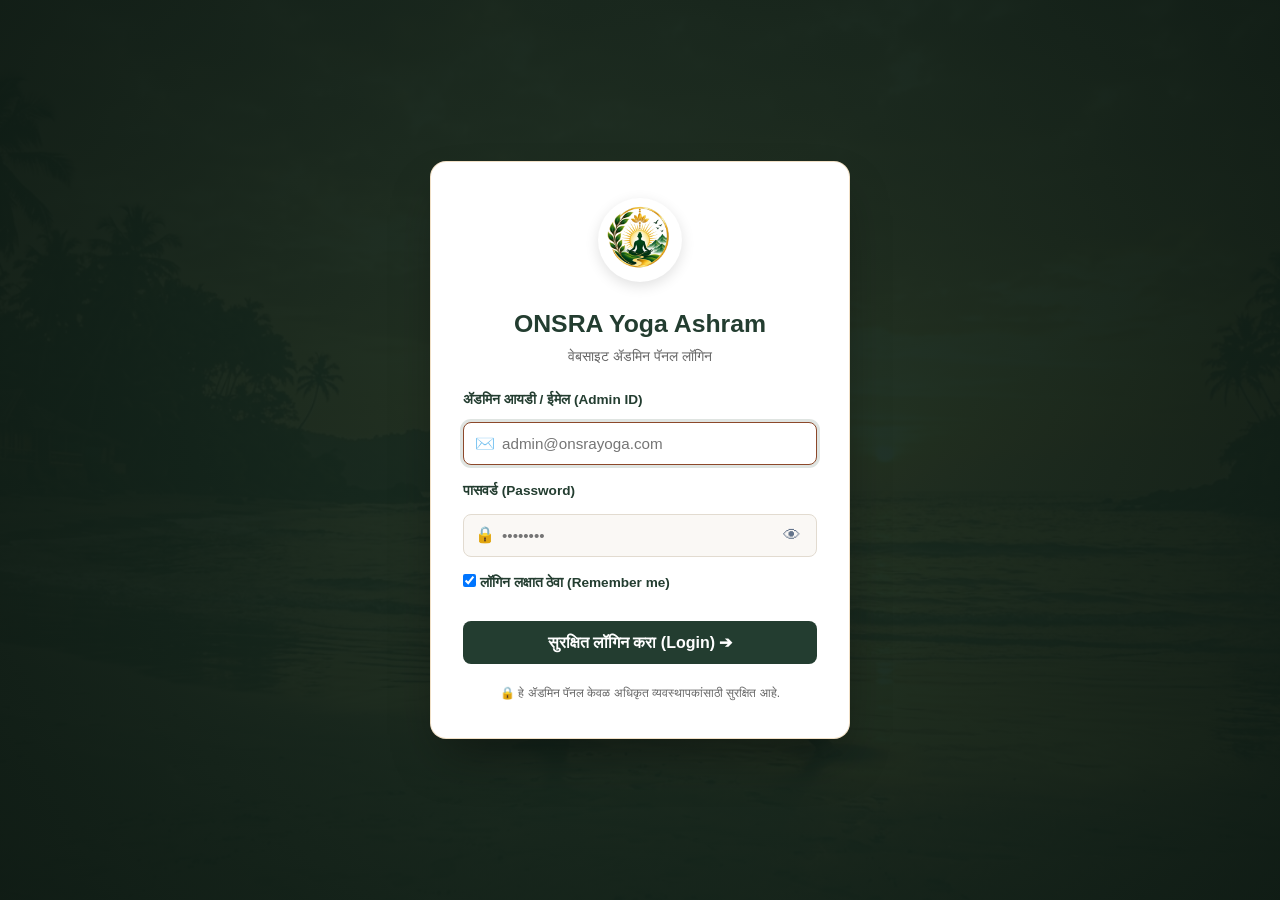
==== commit bb5b13a1: "Add authentication login screen to admin panel with credentials admin@onsrayoga.com and onsra@123" ====
--- a/admin/index.html
+++ b/admin/index.html
@@ -563,10 +563,249 @@
         flex: 1;
       }
     }
+
+    /* Login Screen Overlay */
+    .login-overlay {
+      position: fixed;
+      inset: 0;
+      background: radial-gradient(circle at center, rgba(26, 47, 35, 0.94), rgba(15, 28, 21, 0.98)), url('../images/hero-bg.jpg') center/cover no-repeat;
+      display: flex;
+      align-items: center;
+      justify-content: center;
+      z-index: 999999;
+      padding: 20px;
+    }
+
+    .login-box {
+      background: #FFFFFF;
+      border-radius: 16px;
+      box-shadow: 0 25px 50px -12px rgba(0, 0, 0, 0.4);
+      max-width: 420px;
+      width: 100%;
+      padding: 36px 32px;
+      text-align: center;
+      animation: modalSlide 0.3s ease-out;
+      border: 1px solid rgba(212, 163, 89, 0.35);
+    }
+
+    .login-box .login-logo {
+      width: 84px;
+      height: 84px;
+      border-radius: 50%;
+      object-fit: contain;
+      margin: 0 auto 16px;
+      box-shadow: 0 4px 14px rgba(0,0,0,0.12);
+      border: 2px solid var(--accent);
+      background: #fff;
+      padding: 4px;
+    }
+
+    .login-box h2 {
+      font-size: 1.55rem;
+      color: var(--forest);
+      margin-bottom: 4px;
+      font-weight: 700;
+    }
+
+    .login-box p.login-sub {
+      color: var(--text-muted);
+      font-size: 0.9rem;
+      margin-bottom: 22px;
+    }
+
+    .login-form {
+      display: flex;
+      flex-direction: column;
+      gap: 16px;
+      text-align: left;
+    }
+
+    .login-form .form-group {
+      margin-bottom: 0;
+    }
+
+    .login-form label {
+      display: block;
+      font-weight: 600;
+      font-size: 0.85rem;
+      margin-bottom: 6px;
+      color: var(--forest);
+    }
+
+    .login-input-wrap {
+      position: relative;
+      display: flex;
+      align-items: center;
+    }
+
+    .login-input-wrap input {
+      width: 100%;
+      padding: 12px 42px 12px 38px;
+      border: 1.5px solid var(--border);
+      border-radius: 8px;
+      font-size: 0.95rem;
+      outline: none;
+      transition: all 0.2s ease;
+      background: #FAF8F5;
+      color: var(--text);
+    }
+
+    .login-input-wrap input:focus {
+      border-color: var(--primary);
+      background: #FFFFFF;
+      box-shadow: 0 0 0 3px rgba(44, 74, 56, 0.15);
+    }
+
+    .login-icon {
+      position: absolute;
+      left: 12px;
+      font-size: 1rem;
+      color: #94a3b8;
+      pointer-events: none;
+    }
+
+    .toggle-pwd-btn {
+      position: absolute;
+      right: 10px;
+      background: none;
+      border: none;
+      cursor: pointer;
+      color: #64748b;
+      font-size: 1.1rem;
+      padding: 4px 6px;
+      border-radius: 4px;
+    }
+
+    .toggle-pwd-btn:hover {
+      background: #f1f5f9;
+    }
+
+    .login-error {
+      background: #fee2e2;
+      color: #b91c1c;
+      padding: 10px 14px;
+      border-radius: 8px;
+      font-size: 0.85rem;
+      display: none;
+      align-items: center;
+      gap: 8px;
+      border: 1px solid #fecaca;
+      margin-bottom: 14px;
+      text-align: left;
+    }
+
+    .login-options {
+      display: flex;
+      justify-content: space-between;
+      align-items: center;
+      font-size: 0.85rem;
+      color: var(--text-muted);
+    }
+
+    .login-remember {
+      display: flex;
+      align-items: center;
+      gap: 6px;
+      cursor: pointer;
+      user-select: none;
+    }
+
+    .btn-login {
+      background: var(--forest);
+      color: #FFFFFF;
+      border: none;
+      border-radius: 8px;
+      padding: 12px 20px;
+      font-size: 1rem;
+      font-weight: 600;
+      cursor: pointer;
+      transition: all 0.2s ease;
+      display: flex;
+      align-items: center;
+      justify-content: center;
+      gap: 8px;
+      margin-top: 6px;
+    }
+
+    .btn-login:hover {
+      background: var(--earth);
+      transform: translateY(-1px);
+      box-shadow: 0 4px 12px rgba(44, 74, 56, 0.25);
+    }
+
+    .btn-logout {
+      background: #fef2f2;
+      color: #b91c1c;
+      border: 1px solid #fecaca;
+      border-radius: 6px;
+      padding: 6px 12px;
+      font-size: 0.82rem;
+      font-weight: 600;
+      cursor: pointer;
+      transition: all 0.2s;
+      display: inline-flex;
+      align-items: center;
+      gap: 4px;
+    }
+
+    .btn-logout:hover {
+      background: #ef4444;
+      color: #ffffff;
+      border-color: #ef4444;
+    }
   </style>
 </head>
 
 <body>
+
+  <!-- Admin Login Screen (Displayed when unauthenticated) -->
+  <div class="login-overlay" id="login-overlay">
+    <div class="login-box">
+      <img src="../images/logo.png" alt="ONSRA Logo" class="login-logo" />
+      <h2>ONSRA Yoga Ashram</h2>
+      <p class="login-sub">वेबसाइट ॲडमिन पॅनल लॉगिन</p>
+
+      <div class="login-error" id="login-error">
+        <span>⚠️</span> <span id="login-error-msg">ईमेल किंवा पासवर्ड चुकीचा आहे.</span>
+      </div>
+
+      <form class="login-form" id="admin-login-form">
+        <div class="form-group">
+          <label for="login-email">ॲडमिन आयडी / ईमेल (Admin ID)</label>
+          <div class="login-input-wrap">
+            <span class="login-icon">✉️</span>
+            <input type="email" id="login-email" placeholder="admin@onsrayoga.com" autocomplete="username" required />
+          </div>
+        </div>
+
+        <div class="form-group">
+          <label for="login-password">पासवर्ड (Password)</label>
+          <div class="login-input-wrap">
+            <span class="login-icon">🔒</span>
+            <input type="password" id="login-password" placeholder="••••••••" autocomplete="current-password" required />
+            <button type="button" class="toggle-pwd-btn" id="btn-toggle-pwd" title="पासवर्ड पहा/लपवा">👁</button>
+          </div>
+        </div>
+
+        <div class="login-options">
+          <label class="login-remember">
+            <input type="checkbox" id="login-remember" checked />
+            लॉगिन लक्षात ठेवा (Remember me)
+          </label>
+        </div>
+
+        <button type="submit" class="btn-login" id="btn-login-submit">
+          <span>सुरक्षित लॉगिन करा (Login) ➔</span>
+        </button>
+      </form>
+      <p style="margin-top:20px; font-size:0.75rem; color:var(--text-muted);">
+        🔒 हे ॲडमिन पॅनल केवळ अधिकृत व्यवस्थापकांसाठी सुरक्षित आहे.
+      </p>
+    </div>
+  </div>
+
+  <!-- Admin Main Dashboard Wrapper (Hidden until authenticated) -->
+  <div id="admin-main-wrap" style="display:none;">
 
   <!-- Admin Header -->
   <header class="admin-header">
@@ -585,6 +824,7 @@
       </div>
       <button type="button" class="btn btn-outline btn-sm" id="btn-open-token-modal">🔑 GitHub Token</button>
       <a href="../index.html" target="_blank" class="btn btn-outline btn-sm">👁 वेबसाईट पहा</a>
+      <button type="button" class="btn-logout" id="btn-admin-logout" title="ॲडमिन पॅनलमधून बाहेर पडा">🚪 लॉगआउट</button>
     </div>
   </header>
 
@@ -980,6 +1220,8 @@
     </div>
   </div>
 
+  </div><!-- /admin-main-wrap -->
+
   <!-- Toast Container -->
   <div class="toast-container" id="toast-container"></div>
 
@@ -1013,9 +1255,116 @@
         return base + relativePath.replace(/^\.\//, '').replace(/^\.\.\//, '');
       }
 
-      document.addEventListener('DOMContentLoaded', initAdmin);
+      var AUTH_KEY = 'onsra_admin_auth';
+      var VALID_USER = 'admin@onsrayoga.com';
+      var VALID_PASS = 'onsra@123';
+      var isAdminInitialized = false;
+
+      function isAuthenticated() {
+        return localStorage.getItem(AUTH_KEY) === 'true' || sessionStorage.getItem(AUTH_KEY) === 'true';
+      }
+
+      function setAuthenticated(remember) {
+        if (remember) {
+          localStorage.setItem(AUTH_KEY, 'true');
+        } else {
+          sessionStorage.setItem(AUTH_KEY, 'true');
+        }
+      }
+
+      function clearAuthentication() {
+        localStorage.removeItem(AUTH_KEY);
+        sessionStorage.removeItem(AUTH_KEY);
+      }
+
+      function showAdminDashboard() {
+        var overlay = document.getElementById('login-overlay');
+        var mainWrap = document.getElementById('admin-main-wrap');
+        if (overlay) overlay.style.display = 'none';
+        if (mainWrap) mainWrap.style.display = 'block';
+      }
+
+      function showLoginScreen() {
+        var overlay = document.getElementById('login-overlay');
+        var mainWrap = document.getElementById('admin-main-wrap');
+        if (overlay) overlay.style.display = 'flex';
+        if (mainWrap) mainWrap.style.display = 'none';
+        var emailInput = document.getElementById('login-email');
+        if (emailInput) setTimeout(function () { emailInput.focus(); }, 150);
+      }
+
+      function setupLogin() {
+        var form = document.getElementById('admin-login-form');
+        var emailInput = document.getElementById('login-email');
+        var pwdInput = document.getElementById('login-password');
+        var rememberInput = document.getElementById('login-remember');
+        var errBox = document.getElementById('login-error');
+        var errMsg = document.getElementById('login-error-msg');
+        var togglePwd = document.getElementById('btn-toggle-pwd');
+        var logoutBtn = document.getElementById('btn-admin-logout');
+
+        if (togglePwd && pwdInput) {
+          togglePwd.addEventListener('click', function () {
+            if (pwdInput.type === 'password') {
+              pwdInput.type = 'text';
+              togglePwd.textContent = '🙈';
+            } else {
+              pwdInput.type = 'password';
+              togglePwd.textContent = '👁';
+            }
+          });
+        }
+
+        if (form) {
+          form.addEventListener('submit', function (e) {
+            e.preventDefault();
+            var email = (emailInput ? emailInput.value : '').trim().toLowerCase();
+            var pwd = (pwdInput ? pwdInput.value : '');
+
+            if (email === VALID_USER && pwd === VALID_PASS) {
+              if (errBox) errBox.style.display = 'none';
+              var remember = rememberInput ? rememberInput.checked : true;
+              setAuthenticated(remember);
+              showToast('लॉगिन यशस्वी झाले! स्वागत आहे. 🙏', 'success');
+              showAdminDashboard();
+              initAdmin();
+            } else {
+              if (errBox) {
+                errBox.style.display = 'flex';
+                if (errMsg) errMsg.textContent = 'ईमेल किंवा पासवर्ड चुकीचा आहे! कृपया योग्य माहिती टाका.';
+              }
+              if (pwdInput) {
+                pwdInput.value = '';
+                pwdInput.focus();
+              }
+            }
+          });
+        }
+
+        if (logoutBtn) {
+          logoutBtn.addEventListener('click', function () {
+            if (confirm('तुम्हाला ॲडमिन पॅनलमधून नक्की लॉगआउट करायचे आहे का?')) {
+              clearAuthentication();
+              showToast('तुम्ही यशस्वीरीत्या लॉगआउट झाला आहात.', 'info');
+              showLoginScreen();
+            }
+          });
+        }
+      }
+
+      document.addEventListener('DOMContentLoaded', function () {
+        setupLogin();
+        if (isAuthenticated()) {
+          showAdminDashboard();
+          initAdmin();
+        } else {
+          showLoginScreen();
+        }
+      });
 
       function initAdmin() {
+        if (isAdminInitialized) return;
+        isAdminInitialized = true;
         setupTabs();
         setupTokenModal();
         updateConnectionStatus();
